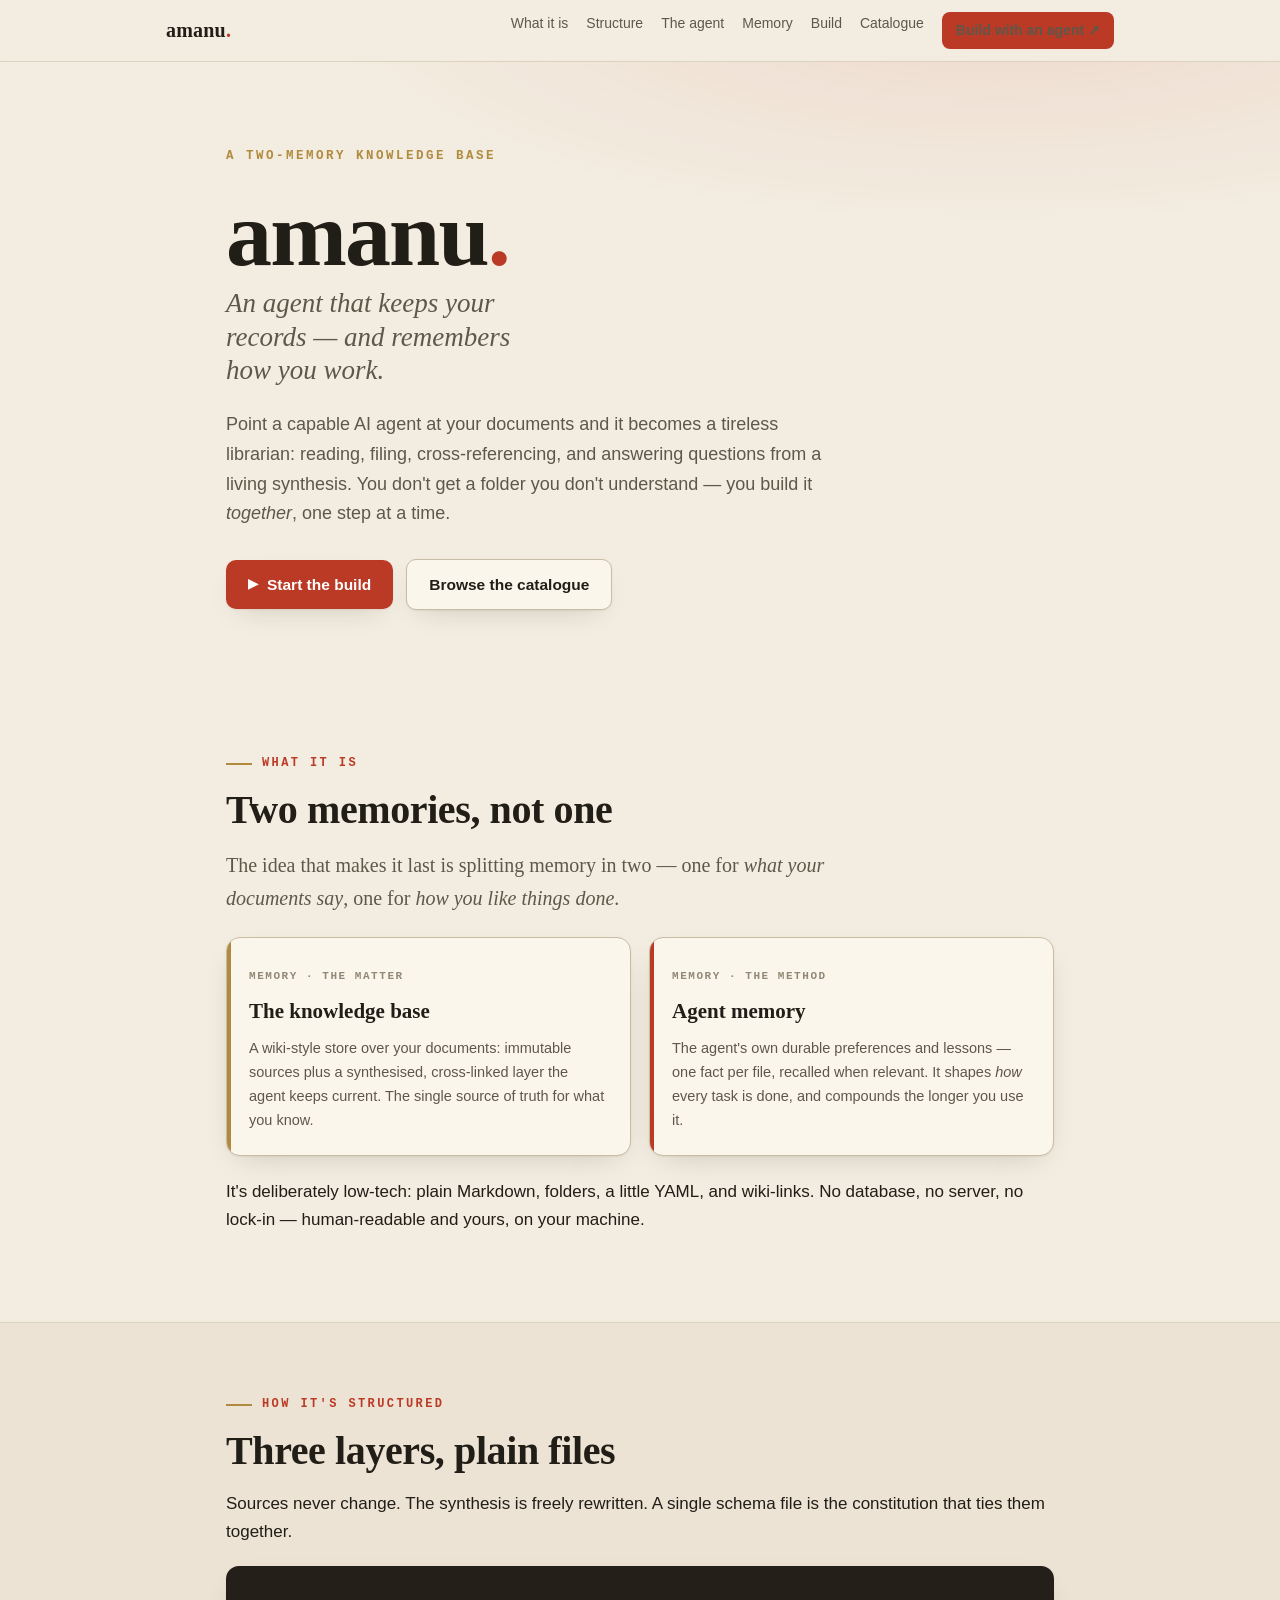
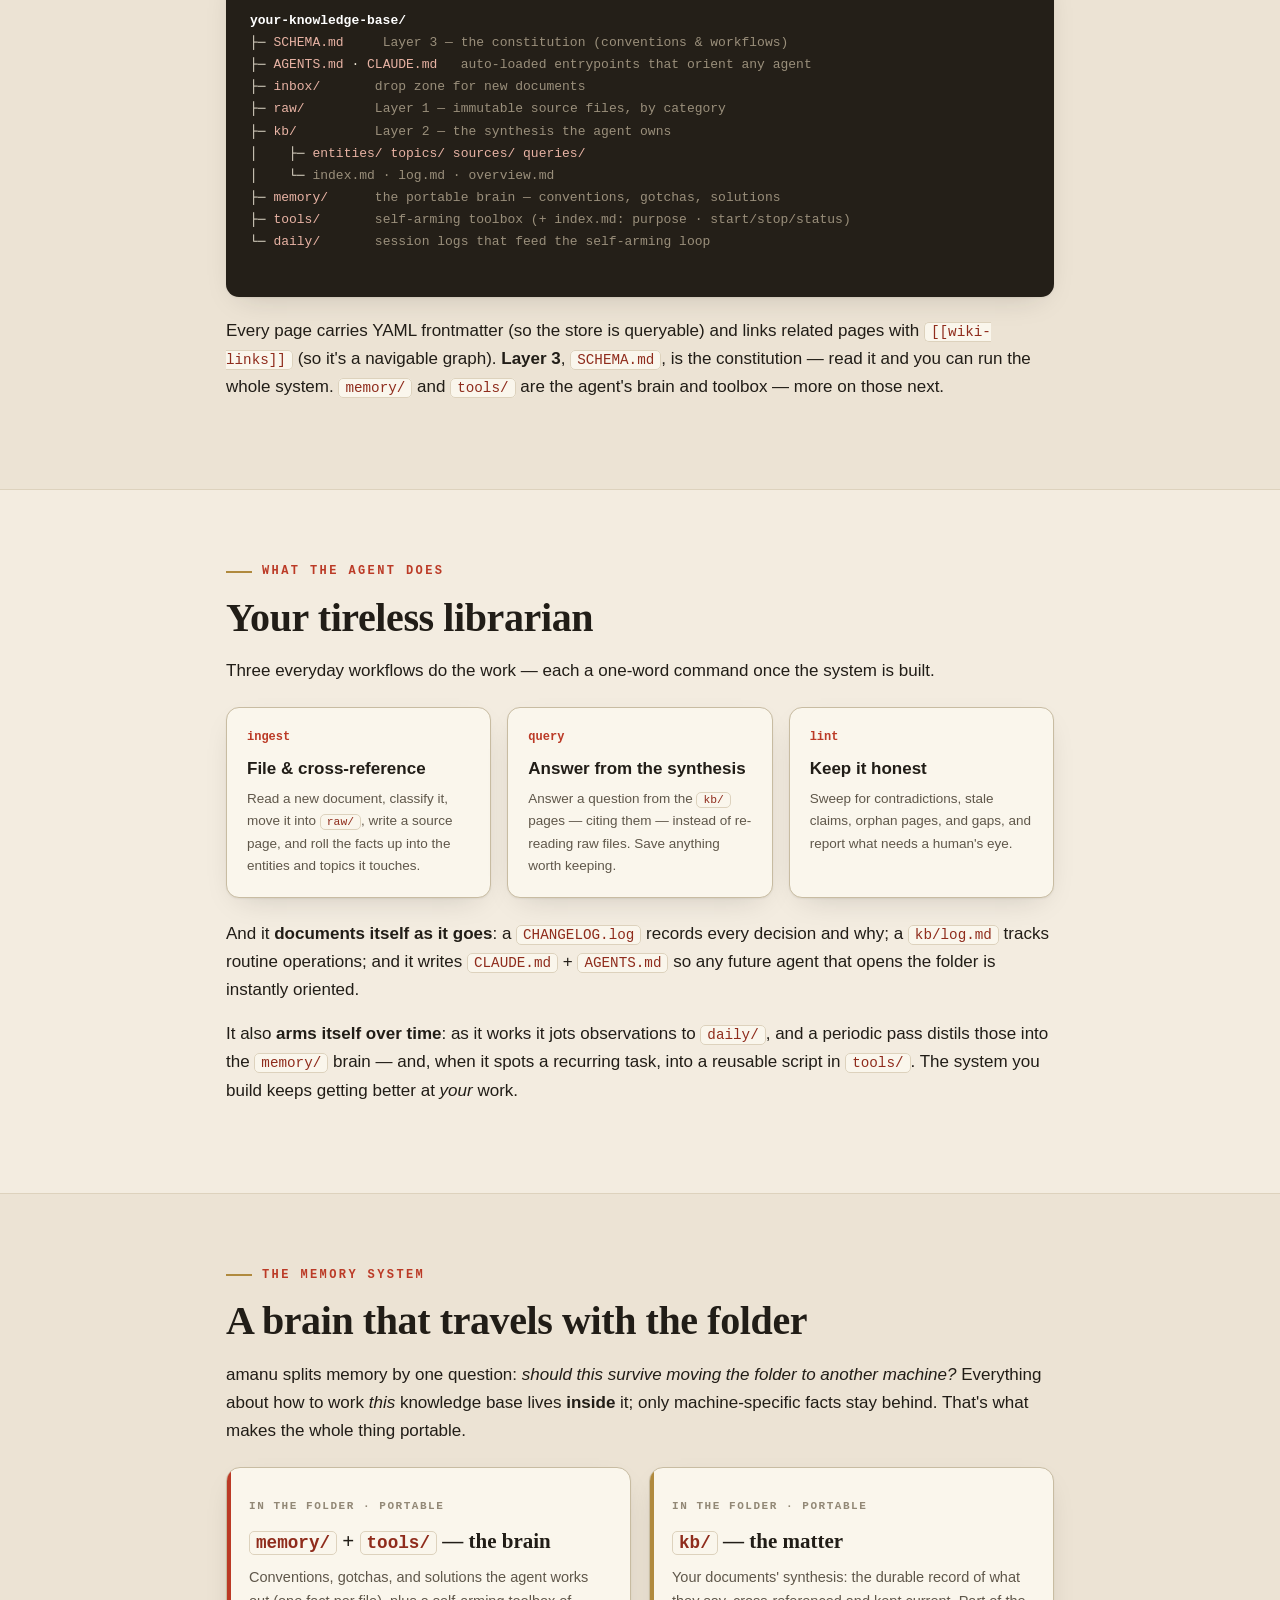
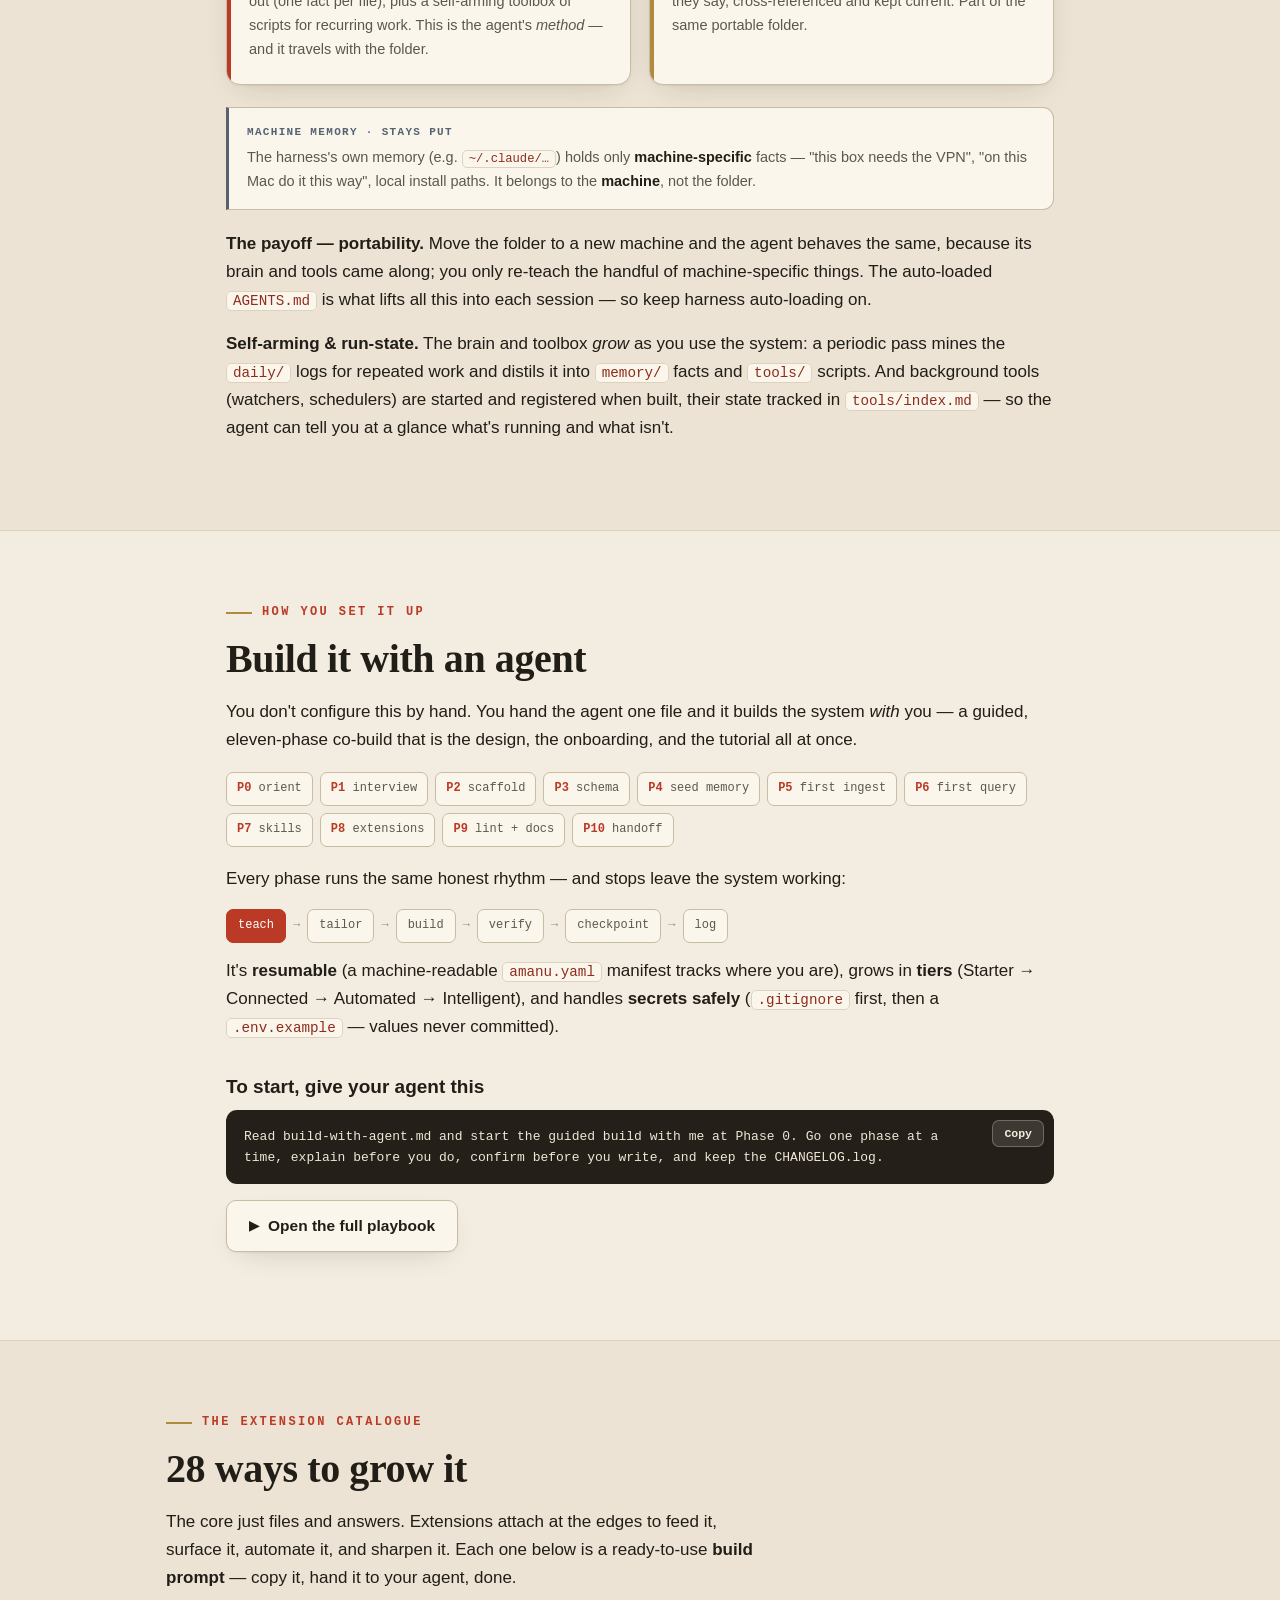
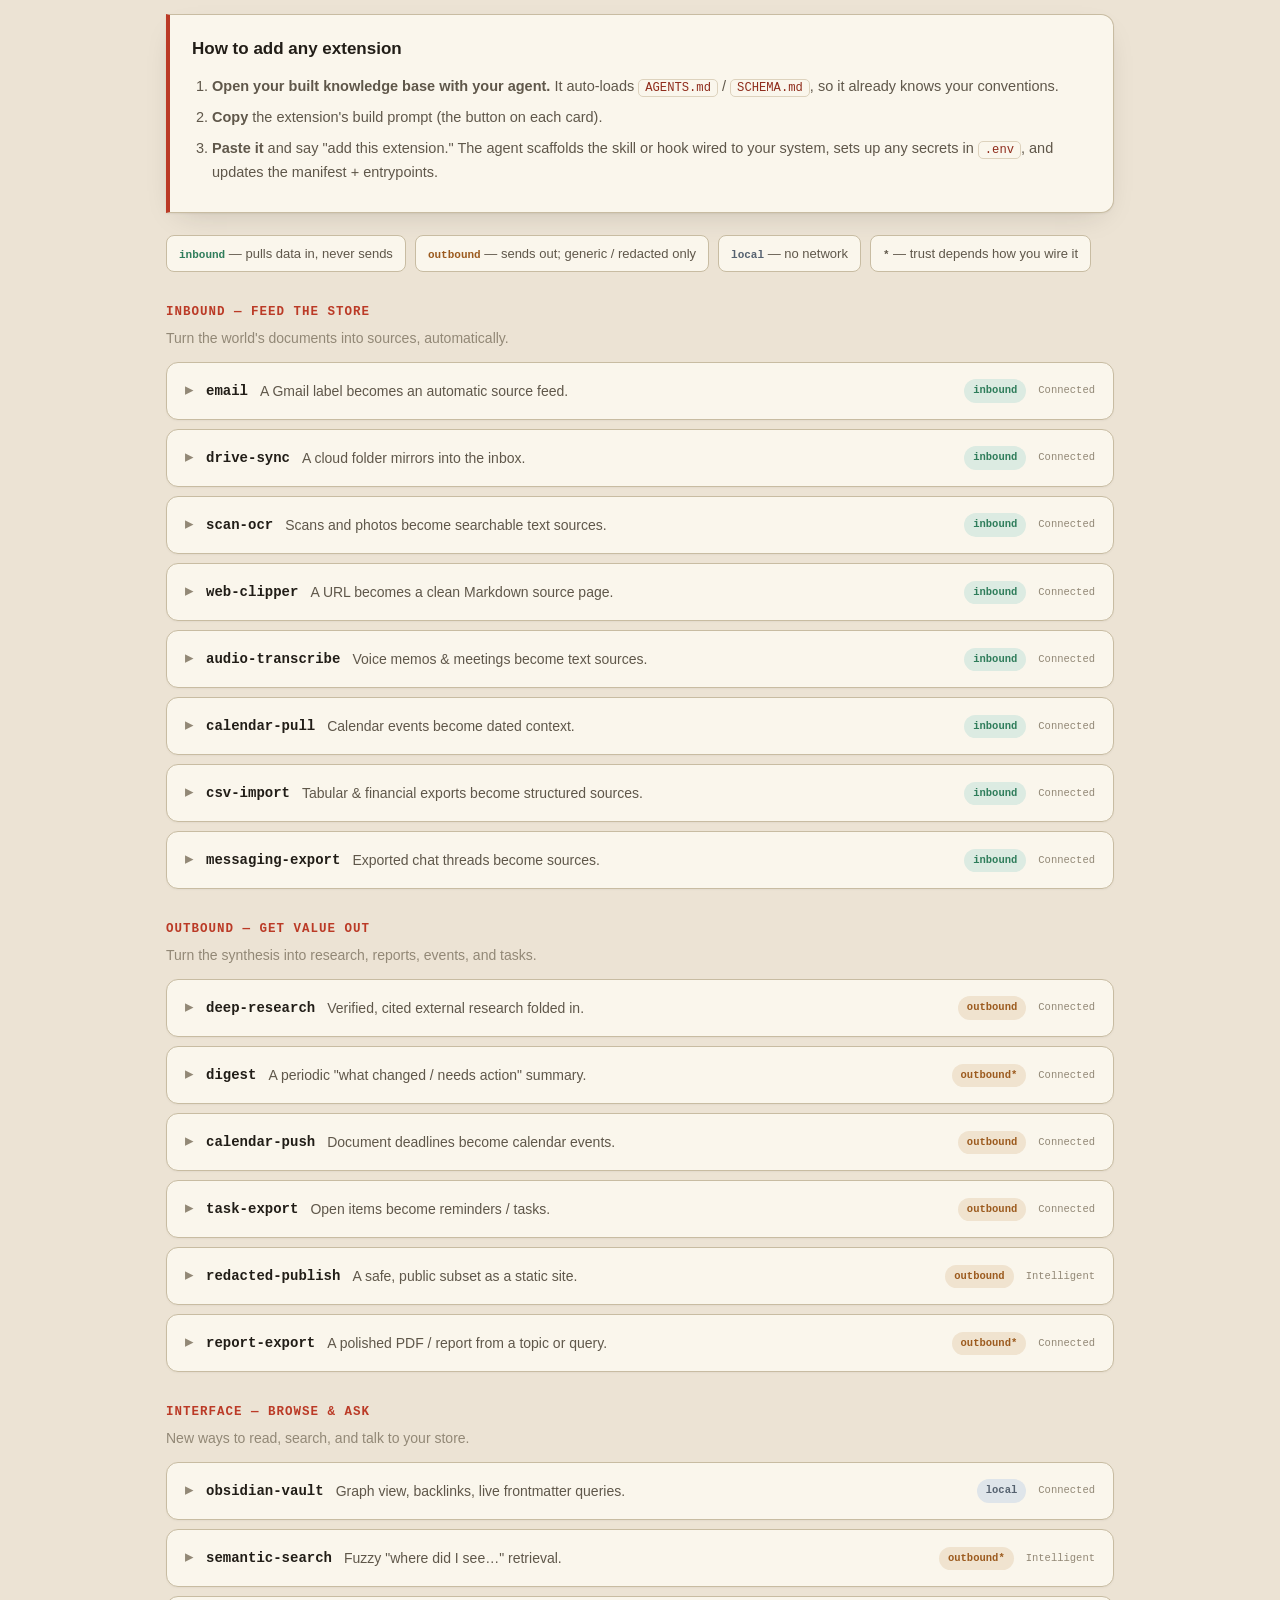
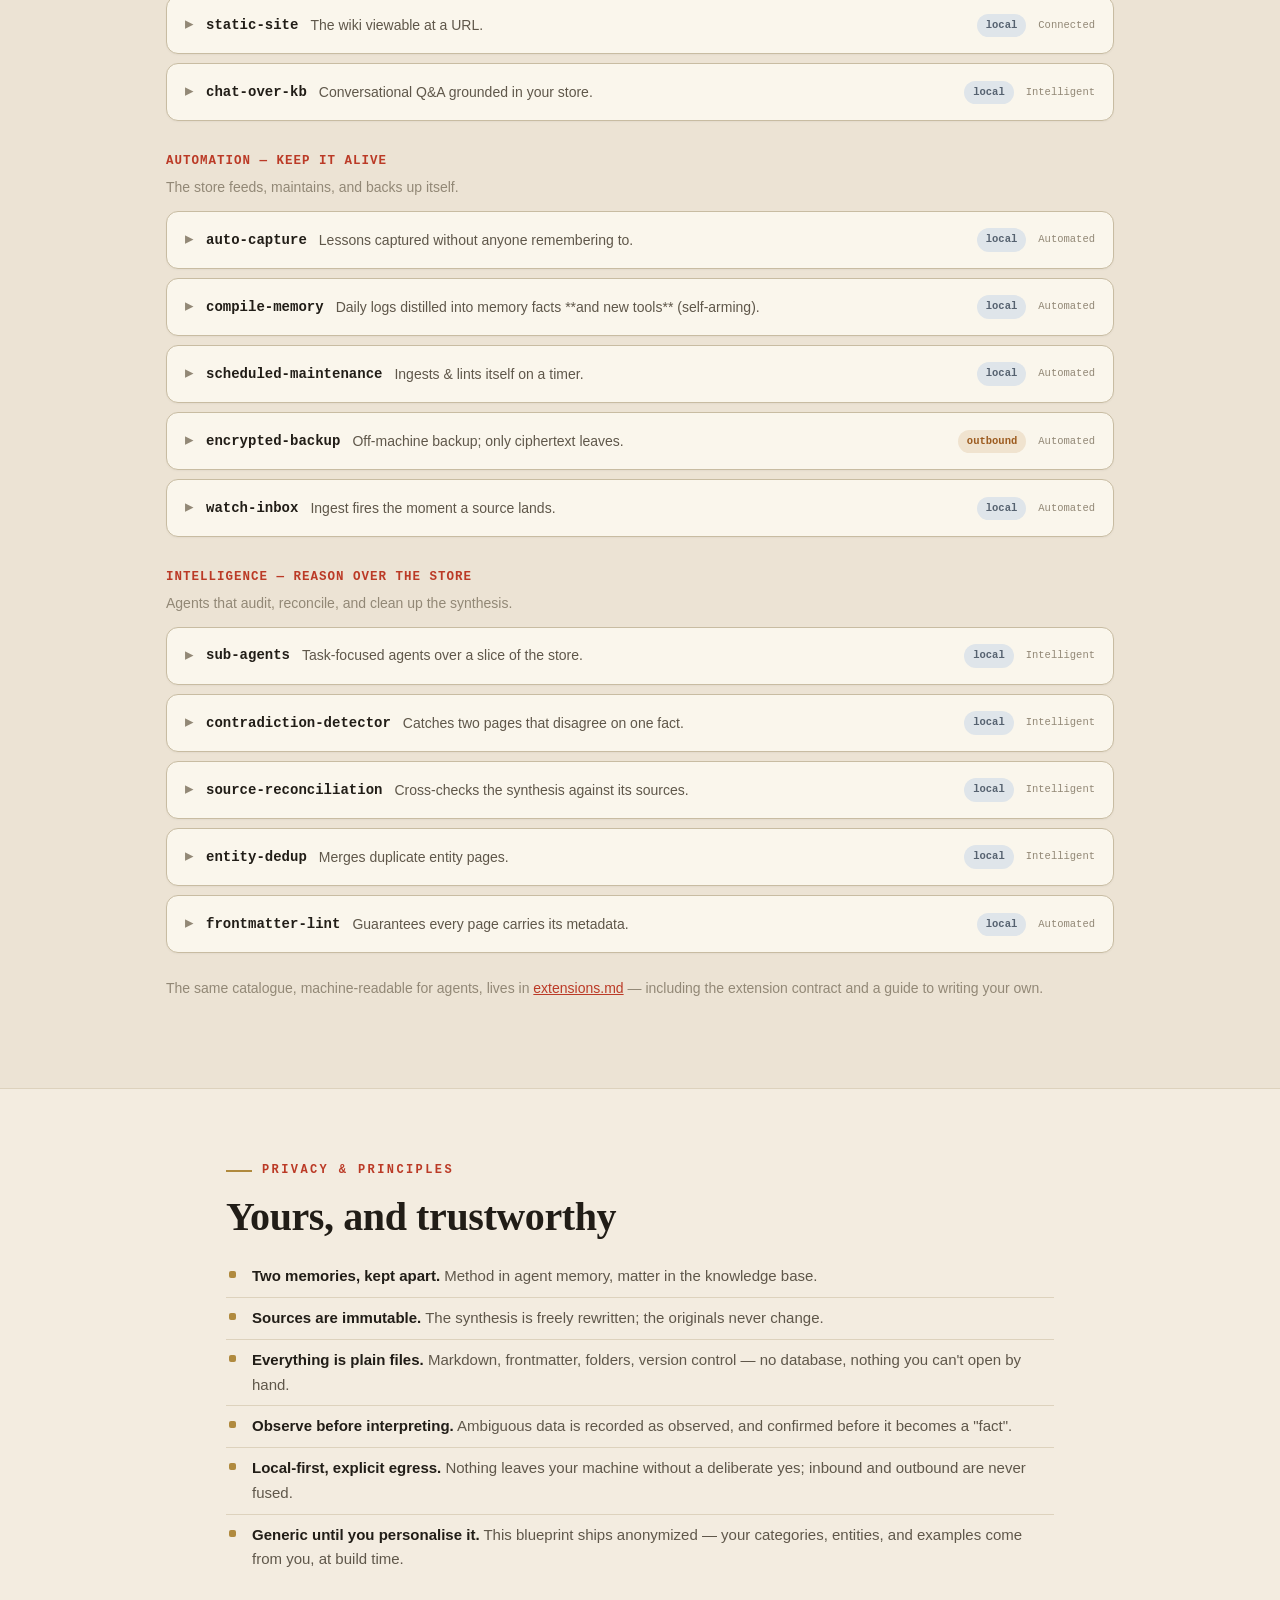
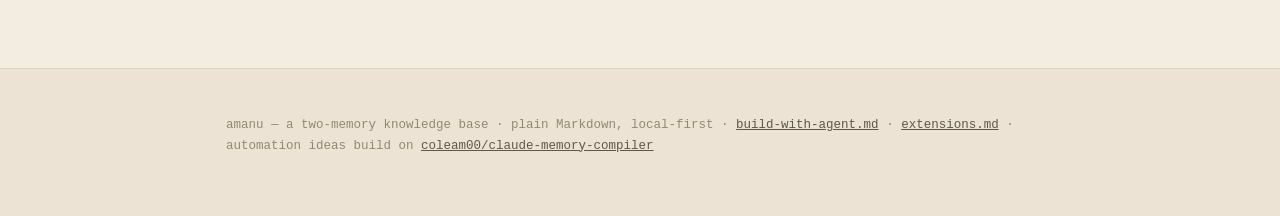
==== knowledge-base-architecture.html @ aeb3cb21 "Portable agent-memory + self-arming tools + lifecycle wiring Memory architecture (portability-first)" ====
<!DOCTYPE html>
<html lang="en">
<head>
<meta charset="utf-8">
<meta name="viewport" content="width=device-width, initial-scale=1">
<title>amanu — a knowledge base an agent builds with you</title>
<style>
  :root{
    --bg:#f3ece0;            /* parchment */
    --bg-alt:#ece3d4;        /* deeper band */
    --panel:#faf6ec;         /* raised panel */
    --ink:#211d17;
    --ink-soft:#5f574a;
    --ink-faint:#928876;
    --rule:#ddd2bd;
    --rule-strong:#c8bca2;
    --accent:#bb3a26;        /* vermilion */
    --accent-deep:#8f2c1c;
    --gold:#b08a3e;
    --in:#2f7d5b;            /* inbound  */
    --in-bg:#dcebe2;
    --out:#9c5b1f;           /* outbound */
    --out-bg:#f0e3cf;
    --loc:#566270;           /* local    */
    --loc-bg:#dfe5ea;
    --ink-rev:#f3ece0;
    --serif:"Iowan Old Style","Palatino Linotype","Book Antiqua",Georgia,"Times New Roman",serif;
    --sans:-apple-system,BlinkMacSystemFont,"Segoe UI",Roboto,Helvetica,Arial,sans-serif;
    --mono:"SF Mono",ui-monospace,"Cascadia Mono","Roboto Mono",Menlo,Consolas,monospace;
    --shadow:0 1px 2px rgba(33,29,23,.06),0 10px 30px -14px rgba(33,29,23,.22);
  }
  *{box-sizing:border-box}
  html{scroll-behavior:smooth}
  body{margin:0;background:var(--bg);color:var(--ink);font-family:var(--sans);font-size:17px;line-height:1.65;-webkit-font-smoothing:antialiased}
  .wrap{max-width:880px;margin:0 auto;padding:0 26px}
  .wrap-wide{max-width:1000px;margin:0 auto;padding:0 26px}
  a{color:var(--accent)}
  ::selection{background:#e7c9bf}

  /* ---------- sticky nav ---------- */
  nav.bar{position:sticky;top:0;z-index:50;background:rgba(243,236,224,.86);backdrop-filter:blur(10px);border-bottom:1px solid var(--rule)}
  nav.bar .row{max-width:1000px;margin:0 auto;padding:12px 26px;display:flex;align-items:center;gap:20px}
  nav.bar .mark{font-family:var(--serif);font-weight:600;font-size:20px;letter-spacing:.01em}
  nav.bar .mark .dot{color:var(--accent)}
  nav.bar .links{display:flex;gap:18px;margin-left:auto;flex-wrap:wrap}
  nav.bar .links a{color:var(--ink-soft);text-decoration:none;font-size:14px}
  nav.bar .links a:hover{color:var(--accent)}
  nav.bar .cta{background:var(--accent);color:#fff;text-decoration:none;font-size:13.5px;font-weight:600;padding:7px 14px;border-radius:8px;white-space:nowrap}
  @media(max-width:760px){nav.bar .links a:not(.cta){display:none}}

  /* ---------- bands ---------- */
  .band{padding:72px 0;border-bottom:1px solid var(--rule)}
  .band.alt{background:var(--bg-alt)}
  .kicker{font-family:var(--mono);font-size:12px;letter-spacing:.2em;text-transform:uppercase;color:var(--accent);font-weight:600;margin:0 0 14px;display:flex;align-items:center;gap:10px}
  .kicker::before{content:"";width:26px;height:2px;background:var(--gold)}
  h2{font-family:var(--serif);font-weight:600;font-size:clamp(28px,4vw,40px);line-height:1.08;letter-spacing:-.01em;margin:0 0 18px}
  h3{font-size:19px;font-weight:680;margin:30px 0 8px}
  p{margin:0 0 16px}
  .lead{font-size:20px;font-family:var(--serif);color:var(--ink-soft);max-width:64ch}
  strong{font-weight:680}
  code{font-family:var(--mono);font-size:.84em;background:var(--panel);border:1px solid var(--rule);border-radius:5px;padding:1px 6px;color:var(--accent-deep)}

  /* ---------- hero ---------- */
  header.hero{padding:84px 0 72px;background:radial-gradient(1100px 360px at 78% -10%,rgba(187,58,38,.10),transparent 62%),var(--bg)}
  .hero .tag{font-family:var(--mono);font-size:12.5px;letter-spacing:.2em;text-transform:uppercase;color:var(--gold);font-weight:600;margin:0 0 22px}
  .hero h1{font-family:var(--serif);font-weight:600;font-size:clamp(48px,8vw,92px);line-height:.98;letter-spacing:-.02em;margin:0 0 8px}
  .hero h1 .dot{color:var(--accent)}
  .hero .sub{font-family:var(--serif);font-style:italic;font-size:clamp(20px,3vw,27px);color:var(--ink-soft);margin:0 0 22px;max-width:24ch;line-height:1.25}
  .hero p.blurb{font-size:18px;max-width:60ch;color:var(--ink-soft);margin:0 0 30px}
  .btns{display:flex;flex-wrap:wrap;gap:13px;align-items:center}
  .btn{display:inline-flex;align-items:center;gap:9px;text-decoration:none;font-weight:600;font-size:15.5px;padding:12px 22px;border-radius:10px;box-shadow:var(--shadow)}
  .btn.primary{background:var(--accent);color:#fff}
  .btn.primary:hover{background:var(--accent-deep)}
  .btn.ghost{background:var(--panel);color:var(--ink);border:1px solid var(--rule-strong)}
  .btn .arw{font-family:var(--mono);font-size:13px}

  /* ---------- folder tree ---------- */
  .tree{font-family:var(--mono);font-size:13px;line-height:1.7;background:#241f18;color:#efe7d6;border-radius:13px;padding:22px 24px;overflow-x:auto;box-shadow:var(--shadow);margin:20px 0;white-space:pre;tab-size:2}
  .tree .d{color:#e8b3a4}.tree .c{color:#9a8f7b}.tree .root{color:#fff;font-weight:600}

  /* ---------- two-up cards ---------- */
  .duo{display:grid;grid-template-columns:1fr 1fr;gap:18px;margin:22px 0}
  .card{background:var(--panel);border:1px solid var(--rule-strong);border-radius:14px;padding:22px;box-shadow:var(--shadow);position:relative;overflow:hidden}
  .card::before{content:"";position:absolute;inset:0 auto 0 0;width:4px;background:var(--gold)}
  .card.b::before{background:var(--accent)}
  .card .lbl{font-family:var(--mono);font-size:11px;letter-spacing:.14em;text-transform:uppercase;color:var(--ink-faint);font-weight:600}
  .card h4{font-family:var(--serif);font-size:21px;margin:6px 0 8px;font-weight:600}
  .card p{font-size:14.5px;color:var(--ink-soft);margin:0}
  .callout{border:1px solid var(--rule-strong);border-left:3px solid var(--loc);background:var(--panel);border-radius:0 11px 11px 0;padding:15px 18px;margin:20px 0;font-size:14.5px;color:var(--ink-soft)}
  .callout b{color:var(--ink)}
  .callout .lbl{font-family:var(--mono);font-size:11px;letter-spacing:.12em;text-transform:uppercase;color:var(--loc);font-weight:700;display:block;margin-bottom:5px}

  /* ---------- what the agent does: trio ---------- */
  .trio{display:grid;grid-template-columns:repeat(3,1fr);gap:16px;margin:22px 0}
  .do{background:var(--panel);border:1px solid var(--rule-strong);border-radius:13px;padding:20px;box-shadow:var(--shadow)}
  .do .n{font-family:var(--mono);font-size:12px;color:var(--accent);font-weight:700}
  .do h4{font-size:17px;margin:7px 0 5px}
  .do p{font-size:13.5px;color:var(--ink-soft);margin:0}

  /* ---------- memory flow ---------- */
  .memflow{display:grid;grid-template-columns:1fr auto 1fr;align-items:center;gap:18px;margin:24px 0}
  .memflow .mid{font-family:var(--mono);font-size:12px;color:var(--ink-faint);text-align:center;line-height:1.6}
  @media(max-width:680px){.memflow{grid-template-columns:1fr}.memflow .mid{transform:rotate(90deg)}}

  /* ---------- phase chips + loop ---------- */
  .chips{display:flex;flex-wrap:wrap;gap:7px;margin:18px 0}
  .chip{font-family:var(--mono);font-size:12px;background:var(--panel);border:1px solid var(--rule-strong);border-radius:7px;padding:6px 10px;color:var(--ink-soft)}
  .chip b{color:var(--accent);font-weight:700}
  .loop{display:flex;flex-wrap:wrap;gap:7px;align-items:center;margin:14px 0;font-family:var(--mono);font-size:12px}
  .loop .b{background:var(--panel);border:1px solid var(--rule-strong);border-radius:7px;padding:6px 11px;color:var(--ink-soft)}
  .loop .b.hl{background:var(--accent);color:#fff;border-color:var(--accent)}
  .loop .ar{color:var(--ink-faint)}

  /* ---------- copyable code blocks ---------- */
  .prompt{position:relative;margin:0}
  .prompt pre{font-family:var(--mono);font-size:13px;line-height:1.62;background:#241f18;color:#efe7d6;border-radius:11px;padding:16px 18px;padding-right:96px;overflow-x:auto;margin:0;white-space:pre-wrap}
  .prompt pre code{background:none;border:none;color:inherit;padding:0;font-size:inherit}
  .copy{position:absolute;top:10px;right:10px;font-family:var(--mono);font-size:11.5px;font-weight:600;background:rgba(243,236,224,.12);color:#f3ece0;border:1px solid rgba(243,236,224,.28);border-radius:7px;padding:6px 11px;cursor:pointer;transition:background .12s}
  .copy:hover{background:rgba(243,236,224,.22)}
  .copy.done{background:var(--in);border-color:var(--in);color:#fff}
  .startline .prompt pre{padding-right:104px}

  /* ---------- catalogue ---------- */
  .usage{background:var(--panel);border:1px solid var(--rule-strong);border-left:4px solid var(--accent);border-radius:0 13px 13px 0;padding:20px 22px;margin:22px 0;box-shadow:var(--shadow)}
  .usage h3{margin:0 0 12px;font-size:17px}
  .usage ol{margin:0;padding-left:20px}
  .usage li{font-size:14.5px;color:var(--ink-soft);margin:7px 0}
  .legend{display:flex;flex-wrap:wrap;gap:9px;margin:18px 0}
  .legend .t{font-size:13px;border:1px solid var(--rule-strong);background:var(--panel);border-radius:8px;padding:7px 12px;color:var(--ink-soft)}
  .legend .t b{font-family:var(--mono);font-size:11px}
  .legend .in b{color:var(--in)}.legend .out b{color:var(--out)}.legend .loc b{color:var(--loc)}

  .catgroup{margin:30px 0 8px}
  .catgroup .gh{font-family:var(--mono);font-size:12.5px;letter-spacing:.08em;text-transform:uppercase;color:var(--accent);font-weight:700;margin:0 0 4px}
  .catgroup .gd{font-size:14px;color:var(--ink-faint);margin:0 0 12px}

  details.ext{background:var(--panel);border:1px solid var(--rule-strong);border-radius:12px;margin:9px 0;box-shadow:0 1px 2px rgba(33,29,23,.04);overflow:hidden}
  details.ext[open]{box-shadow:var(--shadow)}
  details.ext summary{list-style:none;cursor:pointer;display:flex;align-items:center;gap:12px;padding:14px 18px}
  details.ext summary::-webkit-details-marker{display:none}
  summary .caret{font-family:var(--mono);color:var(--ink-faint);transition:transform .15s;flex:none}
  details.ext[open] summary .caret{transform:rotate(90deg)}
  summary .nm{font-family:var(--mono);font-size:14px;font-weight:700;color:var(--ink);flex:none}
  summary .adds{font-size:14px;color:var(--ink-soft);flex:1 1 auto;min-width:0}
  summary .tier{font-family:var(--mono);font-size:10.5px;color:var(--ink-faint);flex:none}
  .pill{font-family:var(--mono);font-size:10.5px;font-weight:600;padding:3px 9px;border-radius:20px;flex:none;white-space:nowrap}
  .pill.in{background:var(--in-bg);color:var(--in)}
  .pill.out{background:var(--out-bg);color:var(--out)}
  .pill.loc{background:var(--loc-bg);color:var(--loc)}
  details.ext .body{padding:0 18px 18px;border-top:1px solid var(--rule)}
  details.ext .meta{font-size:13px;color:var(--ink-soft);margin:14px 0 12px}
  details.ext .meta b{color:var(--ink)}
  details.ext .trust{font-size:12.5px;color:var(--ink-faint);margin:12px 0 0;font-style:italic}
  @media(max-width:680px){summary .adds{display:none}}

  ul.clean{list-style:none;padding:0;margin:16px 0}
  ul.clean li{position:relative;padding:8px 0 8px 26px;border-bottom:1px solid var(--rule);font-size:15px;color:var(--ink-soft)}
  ul.clean li:last-child{border-bottom:none}
  ul.clean li::before{content:"";position:absolute;left:3px;top:15px;width:7px;height:7px;border-radius:2px;background:var(--gold)}
  ul.clean li b{color:var(--ink)}

  footer{padding:46px 0 60px;background:var(--bg-alt)}
  footer p{font-family:var(--mono);font-size:12.5px;color:var(--ink-faint);margin:0}
  footer a{color:var(--ink-soft)}
</style>
</head>
<body>

<nav class="bar">
  <div class="row">
    <span class="mark">amanu<span class="dot">.</span></span>
    <div class="links">
      <a href="#what">What it is</a>
      <a href="#structure">Structure</a>
      <a href="#agent">The agent</a>
      <a href="#memory">Memory</a>
      <a href="#build">Build</a>
      <a href="#catalogue">Catalogue</a>
      <a class="cta" href="build-with-agent.md">Build with an agent ↗</a>
    </div>
  </div>
</nav>

<header class="hero">
  <div class="wrap">
    <p class="tag">a two-memory knowledge base</p>
    <h1>amanu<span class="dot">.</span></h1>
    <p class="sub">An agent that keeps your records — and remembers how you work.</p>
    <p class="blurb">Point a capable AI agent at your documents and it becomes a tireless librarian: reading, filing, cross-referencing, and answering questions from a living synthesis. You don't get a folder you don't understand — you build it <em>together</em>, one step at a time.</p>
    <div class="btns">
      <a class="btn primary" href="build-with-agent.md"><span class="arw">▶</span> Start the build</a>
      <a class="btn ghost" href="#catalogue">Browse the catalogue</a>
    </div>
  </div>
</header>

<!-- 1 -->
<section class="band" id="what">
  <div class="wrap">
    <p class="kicker">What it is</p>
    <h2>Two memories, not one</h2>
    <p class="lead">The idea that makes it last is splitting memory in two — one for <em>what your documents say</em>, one for <em>how you like things done</em>.</p>
    <div class="duo">
      <div class="card">
        <span class="lbl">Memory · the matter</span>
        <h4>The knowledge base</h4>
        <p>A wiki-style store over your documents: immutable sources plus a synthesised, cross-linked layer the agent keeps current. The single source of truth for what you know.</p>
      </div>
      <div class="card b">
        <span class="lbl">Memory · the method</span>
        <h4>Agent memory</h4>
        <p>The agent's own durable preferences and lessons — one fact per file, recalled when relevant. It shapes <em>how</em> every task is done, and compounds the longer you use it.</p>
      </div>
    </div>
    <p>It's deliberately low-tech: plain Markdown, folders, a little YAML, and wiki-links. No database, no server, no lock-in — human-readable and yours, on your machine.</p>
  </div>
</section>

<!-- 2 -->
<section class="band alt" id="structure">
  <div class="wrap">
    <p class="kicker">How it's structured</p>
    <h2>Three layers, plain files</h2>
    <p>Sources never change. The synthesis is freely rewritten. A single schema file is the constitution that ties them together.</p>
    <div class="tree">
<span class="root">your-knowledge-base/</span>
├─ <span class="d">SCHEMA.md</span>     <span class="c">Layer 3 — the constitution (conventions &amp; workflows)</span>
├─ <span class="d">AGENTS.md</span> · <span class="d">CLAUDE.md</span>   <span class="c">auto-loaded entrypoints that orient any agent</span>
├─ <span class="d">inbox/</span>       <span class="c">drop zone for new documents</span>
├─ <span class="d">raw/</span>         <span class="c">Layer 1 — immutable source files, by category</span>
├─ <span class="d">kb/</span>          <span class="c">Layer 2 — the synthesis the agent owns</span>
│    ├─ <span class="d">entities/ topics/ sources/ queries/</span>
│    └─ <span class="c">index.md · log.md · overview.md</span>
├─ <span class="d">memory/</span>      <span class="c">the portable brain — conventions, gotchas, solutions</span>
├─ <span class="d">tools/</span>       <span class="c">self-arming toolbox (+ index.md: purpose · start/stop/status)</span>
└─ <span class="d">daily/</span>       <span class="c">session logs that feed the self-arming loop</span>
    </div>
    <p>Every page carries YAML frontmatter (so the store is queryable) and links related pages with <code>[[wiki-links]]</code> (so it's a navigable graph). <strong>Layer 3</strong>, <code>SCHEMA.md</code>, is the constitution — read it and you can run the whole system. <code>memory/</code> and <code>tools/</code> are the agent's brain and toolbox — more on those next.</p>
  </div>
</section>

<!-- 3 -->
<section class="band" id="agent">
  <div class="wrap">
    <p class="kicker">What the agent does</p>
    <h2>Your tireless librarian</h2>
    <p>Three everyday workflows do the work — each a one-word command once the system is built.</p>
    <div class="trio">
      <div class="do"><div class="n">ingest</div><h4>File &amp; cross-reference</h4><p>Read a new document, classify it, move it into <code>raw/</code>, write a source page, and roll the facts up into the entities and topics it touches.</p></div>
      <div class="do"><div class="n">query</div><h4>Answer from the synthesis</h4><p>Answer a question from the <code>kb/</code> pages — citing them — instead of re-reading raw files. Save anything worth keeping.</p></div>
      <div class="do"><div class="n">lint</div><h4>Keep it honest</h4><p>Sweep for contradictions, stale claims, orphan pages, and gaps, and report what needs a human's eye.</p></div>
    </div>
    <p>And it <strong>documents itself as it goes</strong>: a <code>CHANGELOG.log</code> records every decision and why; a <code>kb/log.md</code> tracks routine operations; and it writes <code>CLAUDE.md</code> + <code>AGENTS.md</code> so any future agent that opens the folder is instantly oriented.</p>
    <p>It also <strong>arms itself over time</strong>: as it works it jots observations to <code>daily/</code>, and a periodic pass distils those into the <code>memory/</code> brain — and, when it spots a recurring task, into a reusable script in <code>tools/</code>. The system you build keeps getting better at <em>your</em> work.</p>
  </div>
</section>

<!-- 4 -->
<section class="band alt" id="memory">
  <div class="wrap">
    <p class="kicker">The memory system</p>
    <h2>A brain that travels with the folder</h2>
    <p>amanu splits memory by one question: <em>should this survive moving the folder to another machine?</em> Everything about how to work <em>this</em> knowledge base lives <strong>inside</strong> it; only machine-specific facts stay behind. That's what makes the whole thing portable.</p>
    <div class="duo">
      <div class="card b" style="margin:0"><span class="lbl">in the folder · portable</span><h4><code>memory/</code> + <code>tools/</code> — the brain</h4><p>Conventions, gotchas, and solutions the agent works out (one fact per file), plus a self-arming toolbox of scripts for recurring work. This is the agent's <em>method</em> — and it travels with the folder.</p></div>
      <div class="card" style="margin:0"><span class="lbl">in the folder · portable</span><h4><code>kb/</code> — the matter</h4><p>Your documents' synthesis: the durable record of what they say, cross-referenced and kept current. Part of the same portable folder.</p></div>
    </div>
    <div class="callout"><span class="lbl">Machine memory · stays put</span>The harness's own memory (e.g. <code>~/.claude/…</code>) holds only <b>machine-specific</b> facts — "this box needs the VPN", "on this Mac do it this way", local install paths. It belongs to the <b>machine</b>, not the folder.</div>
    <p><strong>The payoff — portability.</strong> Move the folder to a new machine and the agent behaves the same, because its brain and tools came along; you only re-teach the handful of machine-specific things. The auto-loaded <code>AGENTS.md</code> is what lifts all this into each session — so keep harness auto-loading on.</p>
    <p><strong>Self-arming &amp; run-state.</strong> The brain and toolbox <em>grow</em> as you use the system: a periodic pass mines the <code>daily/</code> logs for repeated work and distils it into <code>memory/</code> facts and <code>tools/</code> scripts. And background tools (watchers, schedulers) are started and registered when built, their state tracked in <code>tools/index.md</code> — so the agent can tell you at a glance what's running and what isn't.</p>
  </div>
</section>

<!-- 5 -->
<section class="band" id="build">
  <div class="wrap">
    <p class="kicker">How you set it up</p>
    <h2>Build it with an agent</h2>
    <p>You don't configure this by hand. You hand the agent one file and it builds the system <em>with</em> you — a guided, eleven-phase co-build that is the design, the onboarding, and the tutorial all at once.</p>
    <div class="chips">
      <span class="chip"><b>P0</b> orient</span><span class="chip"><b>P1</b> interview</span><span class="chip"><b>P2</b> scaffold</span><span class="chip"><b>P3</b> schema</span><span class="chip"><b>P4</b> seed memory</span><span class="chip"><b>P5</b> first ingest</span><span class="chip"><b>P6</b> first query</span><span class="chip"><b>P7</b> skills</span><span class="chip"><b>P8</b> extensions</span><span class="chip"><b>P9</b> lint + docs</span><span class="chip"><b>P10</b> handoff</span>
    </div>
    <p>Every phase runs the same honest rhythm — and stops leave the system working:</p>
    <div class="loop"><span class="b hl">teach</span><span class="ar">→</span><span class="b">tailor</span><span class="ar">→</span><span class="b">build</span><span class="ar">→</span><span class="b">verify</span><span class="ar">→</span><span class="b">checkpoint</span><span class="ar">→</span><span class="b">log</span></div>
    <p>It's <strong>resumable</strong> (a machine-readable <code>amanu.yaml</code> manifest tracks where you are), grows in <strong>tiers</strong> (Starter → Connected → Automated → Intelligent), and handles <strong>secrets safely</strong> (<code>.gitignore</code> first, then a <code>.env.example</code> — values never committed).</p>
    <h3>To start, give your agent this</h3>
    <div class="prompt startline">
      <button class="copy" onclick="amanuCopy(this)">Copy</button>
      <pre><code>Read build-with-agent.md and start the guided build with me at Phase 0. Go one phase at a time, explain before you do, confirm before you write, and keep the CHANGELOG.log.</code></pre>
    </div>
    <p style="margin-top:16px"><a class="btn ghost" href="build-with-agent.md"><span class="arw">▶</span> Open the full playbook</a></p>
  </div>
</section>

<!-- 6 -->
<section class="band alt" id="catalogue">
  <div class="wrap-wide">
    <p class="kicker">The extension catalogue</p>
    <h2>28 ways to grow it</h2>
    <p style="max-width:64ch">The core just files and answers. Extensions attach at the edges to feed it, surface it, automate it, and sharpen it. Each one below is a ready-to-use <strong>build prompt</strong> — copy it, hand it to your agent, done.</p>

    <div class="usage">
      <h3>How to add any extension</h3>
      <ol>
        <li><strong>Open your built knowledge base with your agent.</strong> It auto-loads <code>AGENTS.md</code> / <code>SCHEMA.md</code>, so it already knows your conventions.</li>
        <li><strong>Copy</strong> the extension's build prompt (the button on each card).</li>
        <li><strong>Paste it</strong> and say "add this extension." The agent scaffolds the skill or hook wired to your system, sets up any secrets in <code>.env</code>, and updates the manifest + entrypoints.</li>
      </ol>
    </div>

    <div class="legend">
      <span class="t in"><b>inbound</b> — pulls data in, never sends</span>
      <span class="t out"><b>outbound</b> — sends out; generic / redacted only</span>
      <span class="t loc"><b>local</b> — no network</span>
      <span class="t"><b>*</b> — trust depends how you wire it</span>
    </div>

    <!-- CATALOGUE:START -->
    <div class="catgroup">
      <p class="gh">Inbound — feed the store</p>
      <p class="gd">Turn the world's documents into sources, automatically.</p>
    </div>
    <details class="ext"><summary><span class="caret">▸</span><span class="nm">email</span><span class="adds">A Gmail label becomes an automatic source feed.</span><span class="pill in">inbound</span><span class="tier">Connected</span></summary>
      <div class="body"><p class="meta"><b>Needs:</b> gog (Google Workspace CLI) &nbsp;·&nbsp; <b>Secrets:</b> none — gog uses its own OAuth login.</p>
      <div class="prompt"><button class="copy" onclick="amanuCopy(this)">Copy prompt</button><pre><code>Create an `ingest-email` skill, wired to my SCHEMA.md, that turns a Gmail label into an automatic source feed. First ask me: which label marks messages to ingest (suggest `ingest-pending`); whether to file the message body as its own source page or only the attachments; and what to do with a message once handled — relabel it (suggest `ingest-done`), archive it, or leave it. Then, for each matching message oldest-first, write the body to `kb/sources/` with sender, subject and date in frontmatter, download every attachment into `inbox/`, run `/ingest` over the new files, and apply the agreed post-step. Use `gog` (its own OAuth login — no API key). Keep it pull-only (never reply, forward, or send), idempotent (record processed message IDs and skip anything already handled), and resilient (on any failure leave the message's label untouched so the next run retries it). Before processing the batch, show me the first message it would file and confirm; verify by running once and opening the resulting source page together.</code></pre></div>
      <p class="trust">Trust — never sends, replies, or forwards.</p></div>
    </details>
    <details class="ext"><summary><span class="caret">▸</span><span class="nm">drive-sync</span><span class="adds">A cloud folder mirrors into the inbox.</span><span class="pill in">inbound</span><span class="tier">Connected</span></summary>
      <div class="body"><p class="meta"><b>Needs:</b> gog (Drive) or rclone &nbsp;·&nbsp; <b>Secrets:</b> none for gog; rclone keeps its own config (out of git).</p>
      <div class="prompt"><button class="copy" onclick="amanuCopy(this)">Copy prompt</button><pre><code>Create a `sync-drive` skill (or watch hook), wired to my SCHEMA.md, that mirrors a cloud folder into `inbox/`. First ask me: which remote and folder to watch; whether to use `gog` (Google Drive) or `rclone` (Dropbox, S3, others); whether to pull on demand or on a schedule; and whether to mirror sub-folders. Then pull new or changed files into `inbox/`, recording each remote file ID and version so re-runs skip unchanged files, and run `/ingest` over whatever arrived. Stay read-only on the remote — never upload or delete there. If you use `rclone`, keep its config file out of git. Verify by syncing once and showing me the files it brought in and the source pages `/ingest` produced.</code></pre></div>
      <p class="trust">Trust — read-only on the remote; never uploads.</p></div>
    </details>
    <details class="ext"><summary><span class="caret">▸</span><span class="nm">scan-ocr</span><span class="adds">Scans and photos become searchable text sources.</span><span class="pill in">inbound</span><span class="tier">Connected</span></summary>
      <div class="body"><p class="meta"><b>Needs:</b> ocrmypdf / tesseract &nbsp;·&nbsp; <b>Secrets:</b> none.</p>
      <div class="prompt"><button class="copy" onclick="amanuCopy(this)">Copy prompt</button><pre><code>Create a `scan-ocr` step, wired to my SCHEMA.md, that makes scanned PDFs and photos searchable before they're ingested. First ask me: which OCR language(s) to use; whether to embed a text layer into the PDF or write a sidecar text file; and whether to keep the original image alongside the text. Then, for image and image-only PDF files landing in `inbox/`, run OCR locally (`ocrmypdf`/`tesseract`) to add the text, keep the original in `raw/`, and let `/ingest` read the now-text-bearing file. Skip files that already carry a text layer so re-runs are cheap. Everything stays on the machine — no network. Verify on one scanned document: show the extracted text and the resulting source page.</code></pre></div>
      <p class="trust">Trust — fully local.</p></div>
    </details>
    <details class="ext"><summary><span class="caret">▸</span><span class="nm">web-clipper</span><span class="adds">A URL becomes a clean Markdown source page.</span><span class="pill in">inbound</span><span class="tier">Connected</span></summary>
      <div class="body"><p class="meta"><b>Needs:</b> a fetch tool + pandoc/readability &nbsp;·&nbsp; <b>Secrets:</b> none.</p>
      <div class="prompt"><button class="copy" onclick="amanuCopy(this)">Copy prompt</button><pre><code>Create a `clip` skill, wired to my SCHEMA.md, that turns a URL into a clean source page. First ask me: which category clipped pages belong to; whether to store the full article text or a short summary plus the link; and how to tag them. Then fetch the page, extract the main readable content (readability/`pandoc`), convert it to Markdown, and write it to `kb/sources/` with `source_url`, title, author and fetch-date in frontmatter, linking any entities or topics it mentions. De-duplicate by URL so re-clipping updates rather than duplicates. Only the public URL is fetched — no private content leaves the machine. Verify by clipping one URL and reviewing the page together.</code></pre></div>
      <p class="trust">Trust — fetches public pages only; no private data leaves.</p></div>
    </details>
    <details class="ext"><summary><span class="caret">▸</span><span class="nm">audio-transcribe</span><span class="adds">Voice memos &amp; meetings become text sources.</span><span class="pill in">inbound</span><span class="tier">Connected</span></summary>
      <div class="body"><p class="meta"><b>Needs:</b> a transcription tool (e.g. whisper) &nbsp;·&nbsp; <b>Secrets:</b> none if local; an API key if hosted.</p>
      <div class="prompt"><button class="copy" onclick="amanuCopy(this)">Copy prompt</button><pre><code>Create a `transcribe` step, wired to my SCHEMA.md, that turns audio into text sources. First ask me — and flag the privacy trade-off — whether to use a local model (e.g. `whisper`, nothing leaves the machine) or a hosted one (which sends audio to an API and needs a key); the spoken language; and whether to attempt speaker labels. Then transcribe audio files arriving in `inbox/`, write the transcript to `kb/sources/` with date and duration in frontmatter, keep the original audio in `raw/`, and link the people and topics it concerns. Skip already-transcribed files. Default to the local model; if I choose a hosted one, store its key in `.env` and confirm before sending anything. Verify on one clip: show the transcript and its source page.</code></pre></div>
      <p class="trust">Trust — prefer a local model to keep audio on-machine.</p></div>
    </details>
    <details class="ext"><summary><span class="caret">▸</span><span class="nm">calendar-pull</span><span class="adds">Calendar events become dated context.</span><span class="pill in">inbound</span><span class="tier">Connected</span></summary>
      <div class="body"><p class="meta"><b>Needs:</b> gog (Calendar) &nbsp;·&nbsp; <b>Secrets:</b> none.</p>
      <div class="prompt"><button class="copy" onclick="amanuCopy(this)">Copy prompt</button><pre><code>Create a `pull-calendar` skill, wired to my SCHEMA.md, that brings calendar events in as dated context. First ask me: which calendar(s) to read; the date window (e.g. the next 30 days, or a fixed range); and whether to import all events or only those matching a keyword. Then read events read-only via `gog`, write each as a dated note/source page with start, end, location and attendees in frontmatter, and link the entities they involve. Key each page by event ID so re-runs update rather than duplicate. Read-only — it never creates or edits events. Verify on the chosen window: show the events it imported and one resulting page.</code></pre></div>
      <p class="trust">Trust — read-only.</p></div>
    </details>
    <details class="ext"><summary><span class="caret">▸</span><span class="nm">csv-import</span><span class="adds">Tabular &amp; financial exports become structured sources.</span><span class="pill in">inbound</span><span class="tier">Connected</span></summary>
      <div class="body"><p class="meta"><b>Needs:</b> a CSV parser (built-in) &nbsp;·&nbsp; <b>Secrets:</b> none.</p>
      <div class="prompt"><button class="copy" onclick="amanuCopy(this)">Copy prompt</button><pre><code>Create an `import-csv` skill, wired to my SCHEMA.md, that turns spreadsheets and CSV/financial exports into structured sources. First ask me: which category these belong to; the delimiter and encoding if non-standard; which columns map to which fields (show me the detected header row and let me confirm the mapping); and whether each row becomes a line item or the whole file becomes one table page. Then parse the file from `inbox/` into a normalized table page under `kb/sources/` with the mapping recorded in frontmatter. Crucially, never infer what a transaction or value means — record only what is observable and ask me before drawing any conclusion. Flag any apparent account numbers, IBANs or secrets for me to review rather than storing them silently. Verify on one file: show the parsed table and the column mapping.</code></pre></div>
      <p class="trust">Trust — local; flag any secrets/account numbers for the user.</p></div>
    </details>
    <details class="ext"><summary><span class="caret">▸</span><span class="nm">messaging-export</span><span class="adds">Exported chat threads become sources.</span><span class="pill in">inbound</span><span class="tier">Connected</span></summary>
      <div class="body"><p class="meta"><b>Needs:</b> the platform's export + a parser &nbsp;·&nbsp; <b>Secrets:</b> none.</p>
      <div class="prompt"><button class="copy" onclick="amanuCopy(this)">Copy prompt</button><pre><code>Create an `import-chat` skill, wired to my SCHEMA.md, that turns an exported chat archive (Signal, Telegram, WhatsApp, …) into sources. First ask me: which platform and export format it is; whether to import the whole thread as one page, or split by day or by conversation; and any redaction rules (names, numbers, anything to drop). Then parse the archive from `inbox/` into dated `kb/sources/` page(s) with participants and date-range in frontmatter, applying the redactions before anything is written to disk. Treat the content as sensitive and keep it fully local. Verify on one export: show the parsed page and confirm the redactions held.</code></pre></div>
      <p class="trust">Trust — local; treat content as sensitive.</p></div>
    </details>
    <div class="catgroup">
      <p class="gh">Outbound — get value out</p>
      <p class="gd">Turn the synthesis into research, reports, events, and tasks.</p>
    </div>
    <details class="ext"><summary><span class="caret">▸</span><span class="nm">deep-research</span><span class="adds">Verified, cited external research folded in.</span><span class="pill out">outbound</span><span class="tier">Connected</span></summary>
      <div class="body"><p class="meta"><b>Needs:</b> web search + fetch &nbsp;·&nbsp; <b>Secrets:</b> a search API key if using a paid provider.</p>
      <div class="prompt"><button class="copy" onclick="amanuCopy(this)">Copy prompt</button><pre><code>Create a `research` skill, wired to my SCHEMA.md, that enriches the store with verified external research. First ask me: which search/fetch tool or provider to use (store any API key in `.env`); how deep to go (a quick scan vs many sources); and the citation style for the saved report. Then take a question, fan out web searches, read the best sources, adversarially verify key claims across independent sources before accepting them, and write a cited report to `kb/queries/` linked to the relevant topics and entities. This is outbound: phrase every query generically and never paste my private source content into a search — if answering well would require private detail, ask me first. Verify by running one research question and reviewing the cited report together.</code></pre></div>
      <p class="trust">Trust — phrase queries generically; never paste private source content into a search.</p></div>
    </details>
    <details class="ext"><summary><span class="caret">▸</span><span class="nm">digest</span><span class="adds">A periodic "what changed / needs action" summary.</span><span class="pill out">outbound*</span><span class="tier">Connected</span></summary>
      <div class="body"><p class="meta"><b>Needs:</b> none (reads kb/log.md + frontmatter) &nbsp;·&nbsp; <b>Secrets:</b> none unless emailed out.</p>
      <div class="prompt"><button class="copy" onclick="amanuCopy(this)">Copy prompt</button><pre><code>Create a `digest` skill, wired to my SCHEMA.md, that produces a periodic "what changed and what needs action" summary. First ask me: the cadence (daily, weekly, on demand); what to include (new sources, updated topics, upcoming deadlines, open items); and whether to just save it or also deliver it (e.g. email via `gog`) — saving is local, sending makes it outbound. Then read `kb/log.md` and page frontmatter since the last run, write the digest to `kb/queries/`, and deliver it only if I asked. Key each digest by date so re-runs are idempotent. Verify by generating one digest and reviewing it.</code></pre></div>
      <p class="trust">Trust — local if saved to disk; outbound only if you choose to send it.</p></div>
    </details>
    <details class="ext"><summary><span class="caret">▸</span><span class="nm">calendar-push</span><span class="adds">Document deadlines become calendar events.</span><span class="pill out">outbound</span><span class="tier">Connected</span></summary>
      <div class="body"><p class="meta"><b>Needs:</b> gog (Calendar) &nbsp;·&nbsp; <b>Secrets:</b> none.</p>
      <div class="prompt"><button class="copy" onclick="amanuCopy(this)">Copy prompt</button><pre><code>Create a `push-deadlines` skill, wired to my SCHEMA.md, that turns document deadlines into calendar events. First ask me: which calendar to write to; which frontmatter field holds deadlines (suggest `deadlines`); how much reminder lead time to set; and whether to include a link back to the source page in each event. Then scan pages for deadline/action fields and create events via `gog`, tagging each event with the source page ID so re-runs update the existing event rather than duplicating it. It writes events only and sends nothing else. Verify on one deadline: show the created event and confirm a second run updates rather than duplicates.</code></pre></div>
      <p class="trust">Trust — writes events only; sends nothing else.</p></div>
    </details>
    <details class="ext"><summary><span class="caret">▸</span><span class="nm">task-export</span><span class="adds">Open items become reminders / tasks.</span><span class="pill out">outbound</span><span class="tier">Connected</span></summary>
      <div class="body"><p class="meta"><b>Needs:</b> a task CLI/MCP (Reminders, Todoist…) &nbsp;·&nbsp; <b>Secrets:</b> API key for hosted task apps.</p>
      <div class="prompt"><button class="copy" onclick="amanuCopy(this)">Copy prompt</button><pre><code>Create an `export-tasks` skill, wired to my SCHEMA.md, that pushes open action items into my task manager. First ask me: which task manager to use (Apple Reminders, Todoist, …; store any API key in `.env`); how an item qualifies as a task (e.g. an `open` checkbox, or an `actions` frontmatter field); and which list or project to add them to. Then turn qualifying items into tasks, each keyed to its source page so re-runs update rather than duplicate, pushing only the task title plus a link back — never the private detail behind it. Verify by exporting one item and confirming a second run doesn't duplicate it.</code></pre></div>
      <p class="trust">Trust — push only the task title, not private detail.</p></div>
    </details>
    <details class="ext"><summary><span class="caret">▸</span><span class="nm">redacted-publish</span><span class="adds">A safe, public subset as a static site.</span><span class="pill out">outbound</span><span class="tier">Intelligent</span></summary>
      <div class="body"><p class="meta"><b>Needs:</b> a static-site step + a redaction pass &nbsp;·&nbsp; <b>Secrets:</b> none.</p>
      <div class="prompt"><button class="copy" onclick="amanuCopy(this)">Copy prompt</button><pre><code>Create a `publish` skill, wired to my SCHEMA.md, that emits a safe public subset of the store as a static site. First ask me: which tag marks a page publishable (suggest `public`); the redaction rules (what patterns or fields must never ship — names, numbers, addresses); and where it deploys. Then select only pages carrying the public tag, run a redaction-and-lint pass that strips or masks anything matching the rules, and build a static site from the result — refusing to publish and reporting back if the check finds any residual risk. This is outbound and gated: nothing ships unless the redaction check passes. Verify on a couple of pages: show what would publish and what the redaction pass caught.</code></pre></div>
      <p class="trust">Trust — gated behind an explicit redaction check.</p></div>
    </details>
    <details class="ext"><summary><span class="caret">▸</span><span class="nm">report-export</span><span class="adds">A polished PDF / report from a topic or query.</span><span class="pill out">outbound*</span><span class="tier">Connected</span></summary>
      <div class="body"><p class="meta"><b>Needs:</b> pandoc (+ LaTeX/typst for PDF) &nbsp;·&nbsp; <b>Secrets:</b> none.</p>
      <div class="prompt"><button class="copy" onclick="amanuCopy(this)">Copy prompt</button><pre><code>Create an `export-report` skill, wired to my SCHEMA.md, that renders a topic or query into a polished document. First ask me: the output format (PDF via LaTeX/typst, or DOCX/HTML); which template or styling to use; and whether to inline the linked source pages or just reference them. Then render the chosen page and its linked sources with `pandoc` into a styled file under an `exports/` folder. It's local — generating the file leaves nothing; sharing it afterwards is my call. Verify by exporting one report and opening it together.</code></pre></div>
      <p class="trust">Trust — local; sharing the file is your call.</p></div>
    </details>
    <div class="catgroup">
      <p class="gh">Interface — browse &amp; ask</p>
      <p class="gd">New ways to read, search, and talk to your store.</p>
    </div>
    <details class="ext"><summary><span class="caret">▸</span><span class="nm">obsidian-vault</span><span class="adds">Graph view, backlinks, live frontmatter queries.</span><span class="pill loc">local</span><span class="tier">Connected</span></summary>
      <div class="body"><p class="meta"><b>Needs:</b> Obsidian + Dataview plugin &nbsp;·&nbsp; <b>Secrets:</b> none.</p>
      <div class="prompt"><button class="copy" onclick="amanuCopy(this)">Copy prompt</button><pre><code>Set up an Obsidian vault over my knowledge base, following my SCHEMA.md conventions. First ask me: which folder is the vault root — it must be the folder that actually **contains** the notes (normally `kb/`), so place the `.obsidian` config **directly there**, never in a nested or empty sub-folder (a vault rooted above or beside the notes shows up empty); which saved Dataview queries would be most useful (sources by category, recent changes, open deadlines); whether to add note templates matching the source and entity page shapes; and whether I want a starting dashboard note. Then create the `.obsidian` config at the chosen root, enable Dataview, add the agreed queries and templates, and — **if Obsidian is installed — register the vault so I can open it directly** (add it to Obsidian's vault list, or hand me an `obsidian://open?path=…` link). Fully local — Obsidian only reads the Markdown already there. Verify by opening the vault and confirming it shows the **real content** (`index.md`, `entities/`, `topics/`, `sources/`) — not an empty vault — that the graph renders the `[[wiki-links]]`, and that one Dataview query returns rows.</code></pre></div>
      <p class="trust">Trust — fully local.</p></div>
    </details>
    <details class="ext"><summary><span class="caret">▸</span><span class="nm">semantic-search</span><span class="adds">Fuzzy "where did I see…" retrieval.</span><span class="pill out">outbound*</span><span class="tier">Intelligent</span></summary>
      <div class="body"><p class="meta"><b>Needs:</b> an embeddings model + a small vector index &nbsp;·&nbsp; <b>Secrets:</b> EMBEDDINGS_API_KEY if hosted.</p>
      <div class="prompt"><button class="copy" onclick="amanuCopy(this)">Copy prompt</button><pre><code>Create a `search` skill, wired to my SCHEMA.md, that adds fuzzy semantic retrieval alongside the exact index lookup. First ask me — this matters for privacy — whether to use a local embedding model (nothing leaves the machine) or a hosted one (which sends page text to an API; store `EMBEDDINGS_API_KEY` in `.env` and confirm before enabling); where to keep the index; and how many results to return. Then embed the `kb/` pages into a local vector index, refresh it incrementally as pages change, and answer fuzzy queries by similarity while always citing the pages — used to complement, never replace, the exact `kb/index.md` lookup. Verify with one fuzzy query and check the citations point to real pages.</code></pre></div>
      <p class="trust">Trust — prefer a local model; if hosted, only page text you accept sending leaves.</p></div>
    </details>
    <details class="ext"><summary><span class="caret">▸</span><span class="nm">static-site</span><span class="adds">The wiki viewable at a URL.</span><span class="pill loc">local</span><span class="tier">Connected</span></summary>
      <div class="body"><p class="meta"><b>Needs:</b> a static-site generator or plain HTML + Pages &nbsp;·&nbsp; <b>Secrets:</b> none.</p>
      <div class="prompt"><button class="copy" onclick="amanuCopy(this)">Copy prompt</button><pre><code>Create a `site` skill, wired to my SCHEMA.md, that renders selected `kb/` pages into a browsable static site. First ask me: which pages or categories to include; whether to use a static-site generator or emit plain HTML; the look (minimal is fine); and whether this stays local or will be deployed. Then render the chosen pages, preserving the `[[links]]` as navigation. Building is fully local; if I plan to deploy it publicly, route it through `redacted-publish` first and confirm. Verify by building once and opening the site locally.</code></pre></div>
      <p class="trust">Trust — local to build; outbound only when actually deployed.</p></div>
    </details>
    <details class="ext"><summary><span class="caret">▸</span><span class="nm">chat-over-kb</span><span class="adds">Conversational Q&amp;A grounded in your store.</span><span class="pill loc">local</span><span class="tier">Intelligent</span></summary>
      <div class="body"><p class="meta"><b>Needs:</b> the agent (+ optional semantic-search) &nbsp;·&nbsp; <b>Secrets:</b> none beyond the model.</p>
      <div class="prompt"><button class="copy" onclick="amanuCopy(this)">Copy prompt</button><pre><code>Create an `ask` skill, wired to my SCHEMA.md, that answers natural-language questions grounded in the store. First ask me: whether retrieval should use the exact `kb/index.md` lookup, `semantic-search` if it's installed, or both; and the citation style for answers. Then, for a question, retrieve the most relevant `kb/` pages, answer only from them, cite every page used, and say so plainly when the store doesn't contain the answer — never assert beyond the cited pages. Retrieval is local. Verify by asking a question whose answer is in the store and checking the citations.</code></pre></div>
      <p class="trust">Trust — local retrieval; answers stay grounded.</p></div>
    </details>
    <div class="catgroup">
      <p class="gh">Automation — keep it alive</p>
      <p class="gd">The store feeds, maintains, and backs up itself.</p>
    </div>
    <details class="ext"><summary><span class="caret">▸</span><span class="nm">auto-capture</span><span class="adds">Lessons captured without anyone remembering to.</span><span class="pill loc">local</span><span class="tier">Automated</span></summary>
      <div class="body"><p class="meta"><b>Needs:</b> session-end / pre-compaction hooks &nbsp;·&nbsp; <b>Secrets:</b> none.</p>
      <div class="prompt"><button class="copy" onclick="amanuCopy(this)">Copy prompt</button><pre><code>Create auto-capture hooks, wired to my SCHEMA.md, that record durable lessons without anyone remembering to save them. First ask me: which moments to capture at (session end, before context compaction, or both); what kinds of thing to capture (decisions, corrections, preferences, gotchas); and where to write them (suggest `daily/YYYY-MM-DD.md`). Then add hooks that append concise raw observations to the daily log, for later distillation by `compile-memory` into the portable brain (`memory/`) and the toolbox (`tools/`). Register the hooks with the harness and **record them in `tools/index.md`** so their state is visible. Fully local. Verify by triggering a capture once and showing the appended entry.</code></pre></div>
      <p class="trust">Trust — local.</p></div>
    </details>
    <details class="ext"><summary><span class="caret">▸</span><span class="nm">compile-memory</span><span class="adds">Daily logs distilled into memory facts **and new tools** (self-arming).</span><span class="pill loc">local</span><span class="tier">Automated</span></summary>
      <div class="body"><p class="meta"><b>Needs:</b> a scheduler + a compile.py &nbsp;·&nbsp; <b>Secrets:</b> none.</p>
      <div class="prompt"><button class="copy" onclick="amanuCopy(this)">Copy prompt</button><pre><code>Create a `compile.py`, wired to my SCHEMA.md, that distils the daily logs into the portable brain — and arms it with tools. First ask me: when it should run (e.g. nightly); how aggressively to deduplicate against existing facts; whether new facts and tools are written automatically or staged for my approval; and a threshold for "recurrent" (how many times a task must repeat before it becomes a tool). Then read the `daily/` logs and do two things: (1) extract durable lessons, gotchas and preferences, deduplicate against the existing one-fact files in `memory/`, write new fact files (name/description/type + body), and update `memory/index.md`; (2) detect recurrent tasks, repeated problems, and obvious automations or optimizations, and for each that crosses the threshold, propose or generate a small script into `tools/` and catalogue it in `tools/index.md` (purpose, when to use, how it was derived, and start/stop/status if it runs as a service). This is the self-arming loop: the system builds its own brain and toolbox as it's used. Idempotent — already-compiled days are skipped. Runs unattended and stays local. (Builds on the approach in coleam00/claude-memory-compiler.) Verify by compiling one day's log and reviewing the facts — and any proposed tool — it produced.</code></pre></div>
      <p class="trust">Trust — local. Builds on coleam00/claude-memory-compiler.</p></div>
    </details>
    <details class="ext"><summary><span class="caret">▸</span><span class="nm">scheduled-maintenance</span><span class="adds">Ingests &amp; lints itself on a timer.</span><span class="pill loc">local</span><span class="tier">Automated</span></summary>
      <div class="body"><p class="meta"><b>Needs:</b> cron / launchd &nbsp;·&nbsp; <b>Secrets:</b> none.</p>
      <div class="prompt"><button class="copy" onclick="amanuCopy(this)">Copy prompt</button><pre><code>Create a `maintain` job, wired to my SCHEMA.md, that keeps the store healthy on a timer. First ask me: the schedule (e.g. nightly); which steps to run (ingest whatever's in `inbox/`, then `/lint`, and optionally `digest`); and where to write the run summary. Then write the job to `tools/`, **register it on the schedule** (launchd/systemd/cron), and **record it in `tools/index.md` and `amanu.yaml`** with its start, stop and status commands so its run-state is visible. Each run executes the agreed steps and appends a short summary to `kb/log.md`. Fully local. Verify by running the job once by hand, showing the summary line it wrote, and confirming the schedule is registered via its status command.</code></pre></div>
      <p class="trust">Trust — local.</p></div>
    </details>
    <details class="ext"><summary><span class="caret">▸</span><span class="nm">encrypted-backup</span><span class="adds">Off-machine backup; only ciphertext leaves.</span><span class="pill out">outbound</span><span class="tier">Automated</span></summary>
      <div class="body"><p class="meta"><b>Needs:</b> a git remote + age/gpg &nbsp;·&nbsp; <b>Secrets:</b> BACKUP_KEY (in .env, never committed).</p>
      <div class="prompt"><button class="copy" onclick="amanuCopy(this)">Copy prompt</button><pre><code>Create a `backup` job, wired to my SCHEMA.md, that backs the store up off-machine without trusting the host with plaintext. First ask me: whether to encrypt with `age` or `gpg`; which remote to push the ciphertext to; the schedule; and how the key is supplied (store the passphrase or key reference as `BACKUP_KEY` in the git-ignored `.env`, never committed). Then encrypt the store and push only the ciphertext to the remote, and verify a test decrypt on each run so a backup is never silently corrupt. It's outbound, but only encrypted bytes leave. Verify by running one backup and confirming the test decrypt succeeds.</code></pre></div>
      <p class="trust">Trust — outbound, but only ciphertext leaves.</p></div>
    </details>
    <details class="ext"><summary><span class="caret">▸</span><span class="nm">watch-inbox</span><span class="adds">Ingest fires the moment a source lands.</span><span class="pill loc">local</span><span class="tier">Automated</span></summary>
      <div class="body"><p class="meta"><b>Needs:</b> a filesystem watcher (fswatch / inotify) &nbsp;·&nbsp; <b>Secrets:</b> none.</p>
      <div class="prompt"><button class="copy" onclick="amanuCopy(this)">Copy prompt</button><pre><code>Create a `watch-inbox` tool, wired to my SCHEMA.md, that ingests the moment a file lands. First ask me: which watcher to use (`fswatch`/inotify) or whether to fall back to a short poll; whether to first run `ingest-email` and `sync-drive` to gather remote sources; and a debounce window so a burst of files is handled as one batch. Then write the watcher to `tools/`, and — because a created script that never runs is useless — **register it to start automatically** (launchd on macOS, systemd/cron on Linux), **start it now**, and **record it in `tools/index.md` and `amanu.yaml`** with its start, stop and status commands. It watches `inbox/` and triggers `/ingest` on new files after the optional gather step. Fully local. Verify by running its **status** command to confirm it's actually running, then dropping a file in `inbox/` and watching the ingest fire.</code></pre></div>
      <p class="trust">Trust — local.</p></div>
    </details>
    <div class="catgroup">
      <p class="gh">Intelligence — reason over the store</p>
      <p class="gd">Agents that audit, reconcile, and clean up the synthesis.</p>
    </div>
    <details class="ext"><summary><span class="caret">▸</span><span class="nm">sub-agents</span><span class="adds">Task-focused agents over a slice of the store.</span><span class="pill loc">local</span><span class="tier">Intelligent</span></summary>
      <div class="body"><p class="meta"><b>Needs:</b> the agent platform's sub-agent mechanism &nbsp;·&nbsp; <b>Secrets:</b> none.</p>
      <div class="prompt"><button class="copy" onclick="amanuCopy(this)">Copy prompt</button><pre><code>Define specialised sub-agents, wired to my SCHEMA.md, each scoped to a slice of the store so it works from exactly the right context. First ask me: which roles I want (e.g. a filing assistant, a per-topic analyst, a figures/tax checker); the `kb/` paths each may read; and whether any may write or may only propose. Then create each sub-agent with its scope and a short brief, reading only its allotted paths. Fully local. Verify by giving one sub-agent a task in its domain and checking it stayed within scope.</code></pre></div>
      <p class="trust">Trust — local.</p></div>
    </details>
    <details class="ext"><summary><span class="caret">▸</span><span class="nm">contradiction-detector</span><span class="adds">Catches two pages that disagree on one fact.</span><span class="pill loc">local</span><span class="tier">Intelligent</span></summary>
      <div class="body"><p class="meta"><b>Needs:</b> the agent (+ optional semantic-search) &nbsp;·&nbsp; <b>Secrets:</b> none.</p>
      <div class="prompt"><button class="copy" onclick="amanuCopy(this)">Copy prompt</button><pre><code>Create a `check-contradictions` skill, wired to my SCHEMA.md, that finds pages disagreeing about the same fact. First ask me: which fields or kinds of claim matter most (e.g. dates, amounts, statuses); how broadly to compare (within a topic, or across the whole store); and where to write the report. Then scan for conflicting claims — two different values for the same field, or contradictory statements — and write a report to `kb/queries/` listing each conflict with its sources for me to resolve. It proposes, never auto-edits. Fully local. Verify by running it and reviewing the flagged conflicts.</code></pre></div>
      <p class="trust">Trust — local.</p></div>
    </details>
    <details class="ext"><summary><span class="caret">▸</span><span class="nm">source-reconciliation</span><span class="adds">Cross-checks the synthesis against its sources.</span><span class="pill loc">local</span><span class="tier">Intelligent</span></summary>
      <div class="body"><p class="meta"><b>Needs:</b> the agent &nbsp;·&nbsp; <b>Secrets:</b> none.</p>
      <div class="prompt"><button class="copy" onclick="amanuCopy(this)">Copy prompt</button><pre><code>Create a `reconcile` skill, wired to my SCHEMA.md, that checks the synthesis against the raw sources behind it. First ask me: which topic or page to reconcile (or all of them); and how strict to be (flag only unsupported claims, or also claims resting on weak or aged sources). Then re-read the raw sources cited by the chosen page and flag any synthesis claim not actually supported by a cited source, writing the findings to `kb/queries/`. It proposes corrections for me to approve. Fully local. Verify on one topic and review the flags.</code></pre></div>
      <p class="trust">Trust — local.</p></div>
    </details>
    <details class="ext"><summary><span class="caret">▸</span><span class="nm">entity-dedup</span><span class="adds">Merges duplicate entity pages.</span><span class="pill loc">local</span><span class="tier">Intelligent</span></summary>
      <div class="body"><p class="meta"><b>Needs:</b> the agent &nbsp;·&nbsp; <b>Secrets:</b> none.</p>
      <div class="prompt"><button class="copy" onclick="amanuCopy(this)">Copy prompt</button><pre><code>Create an `entity-dedup` script, wired to my SCHEMA.md, that finds and merges duplicate entity pages. First ask me: the matching signals to trust (near-identical names, shared identifiers, known aliases); and whether merges are proposed for my approval or applied automatically (default: propose). Then detect likely duplicates, and for each propose a merge that combines their facts and rewrites inbound `[[links]]` — applying only what I approve, read-only by default. Fully local. Verify by reviewing one proposed merge before and after.</code></pre></div>
      <p class="trust">Trust — local.</p></div>
    </details>
    <details class="ext"><summary><span class="caret">▸</span><span class="nm">frontmatter-lint</span><span class="adds">Guarantees every page carries its metadata.</span><span class="pill loc">local</span><span class="tier">Automated</span></summary>
      <div class="body"><p class="meta"><b>Needs:</b> a small validator script &nbsp;·&nbsp; <b>Secrets:</b> none.</p>
      <div class="prompt"><button class="copy" onclick="amanuCopy(this)">Copy prompt</button><pre><code>Create a `frontmatter-lint` script, wired to my SCHEMA.md, that guarantees every page carries its required metadata. First ask me: the required fields per page type (defaulting to what SCHEMA.md specifies); and whether it should only report violations or also offer to fix the safe ones (e.g. fill a missing date from the file). Then validate the frontmatter on every `kb/` page and report violations grouped by file, applying fixes only where I allowed. Fully local. Verify by running it and reviewing the report.</code></pre></div>
      <p class="trust">Trust — local.</p></div>
    </details>
    <!-- CATALOGUE:END -->
    <p style="margin-top:24px;font-size:14px;color:var(--ink-faint)">The same catalogue, machine-readable for agents, lives in <a href="extensions.md">extensions.md</a> — including the extension contract and a guide to writing your own.</p>
  </div>
</section>

<!-- 7 -->
<section class="band" id="privacy">
  <div class="wrap">
    <p class="kicker">Privacy &amp; principles</p>
    <h2>Yours, and trustworthy</h2>
    <ul class="clean">
      <li><b>Two memories, kept apart.</b> Method in agent memory, matter in the knowledge base.</li>
      <li><b>Sources are immutable.</b> The synthesis is freely rewritten; the originals never change.</li>
      <li><b>Everything is plain files.</b> Markdown, frontmatter, folders, version control — no database, nothing you can't open by hand.</li>
      <li><b>Observe before interpreting.</b> Ambiguous data is recorded as observed, and confirmed before it becomes a "fact".</li>
      <li><b>Local-first, explicit egress.</b> Nothing leaves your machine without a deliberate yes; inbound and outbound are never fused.</li>
      <li><b>Generic until you personalise it.</b> This blueprint ships anonymized — your categories, entities, and examples come from you, at build time.</li>
    </ul>
  </div>
</section>

<footer>
  <div class="wrap">
    <p>amanu — a two-memory knowledge base · plain Markdown, local-first · <a href="build-with-agent.md">build-with-agent.md</a> · <a href="extensions.md">extensions.md</a> · automation ideas build on <a href="https://github.com/coleam00/claude-memory-compiler">coleam00/claude-memory-compiler</a></p>
  </div>
</footer>

<script>
  function amanuCopy(btn){
    var code = btn.parentNode.querySelector('code');
    var text = code.innerText;
    function done(){ var o=btn.textContent; btn.textContent='Copied ✓'; btn.classList.add('done'); setTimeout(function(){btn.textContent=o;btn.classList.remove('done');},1600); }
    if(navigator.clipboard && navigator.clipboard.writeText){
      navigator.clipboard.writeText(text).then(done).catch(function(){ fallback(text); done(); });
    } else { fallback(text); done(); }
  }
  function fallback(text){
    var ta=document.createElement('textarea'); ta.value=text; ta.style.position='fixed'; ta.style.opacity='0';
    document.body.appendChild(ta); ta.select();
    try{ document.execCommand('copy'); }catch(e){}
    document.body.removeChild(ta);
  }
</script>
</body>
</html>
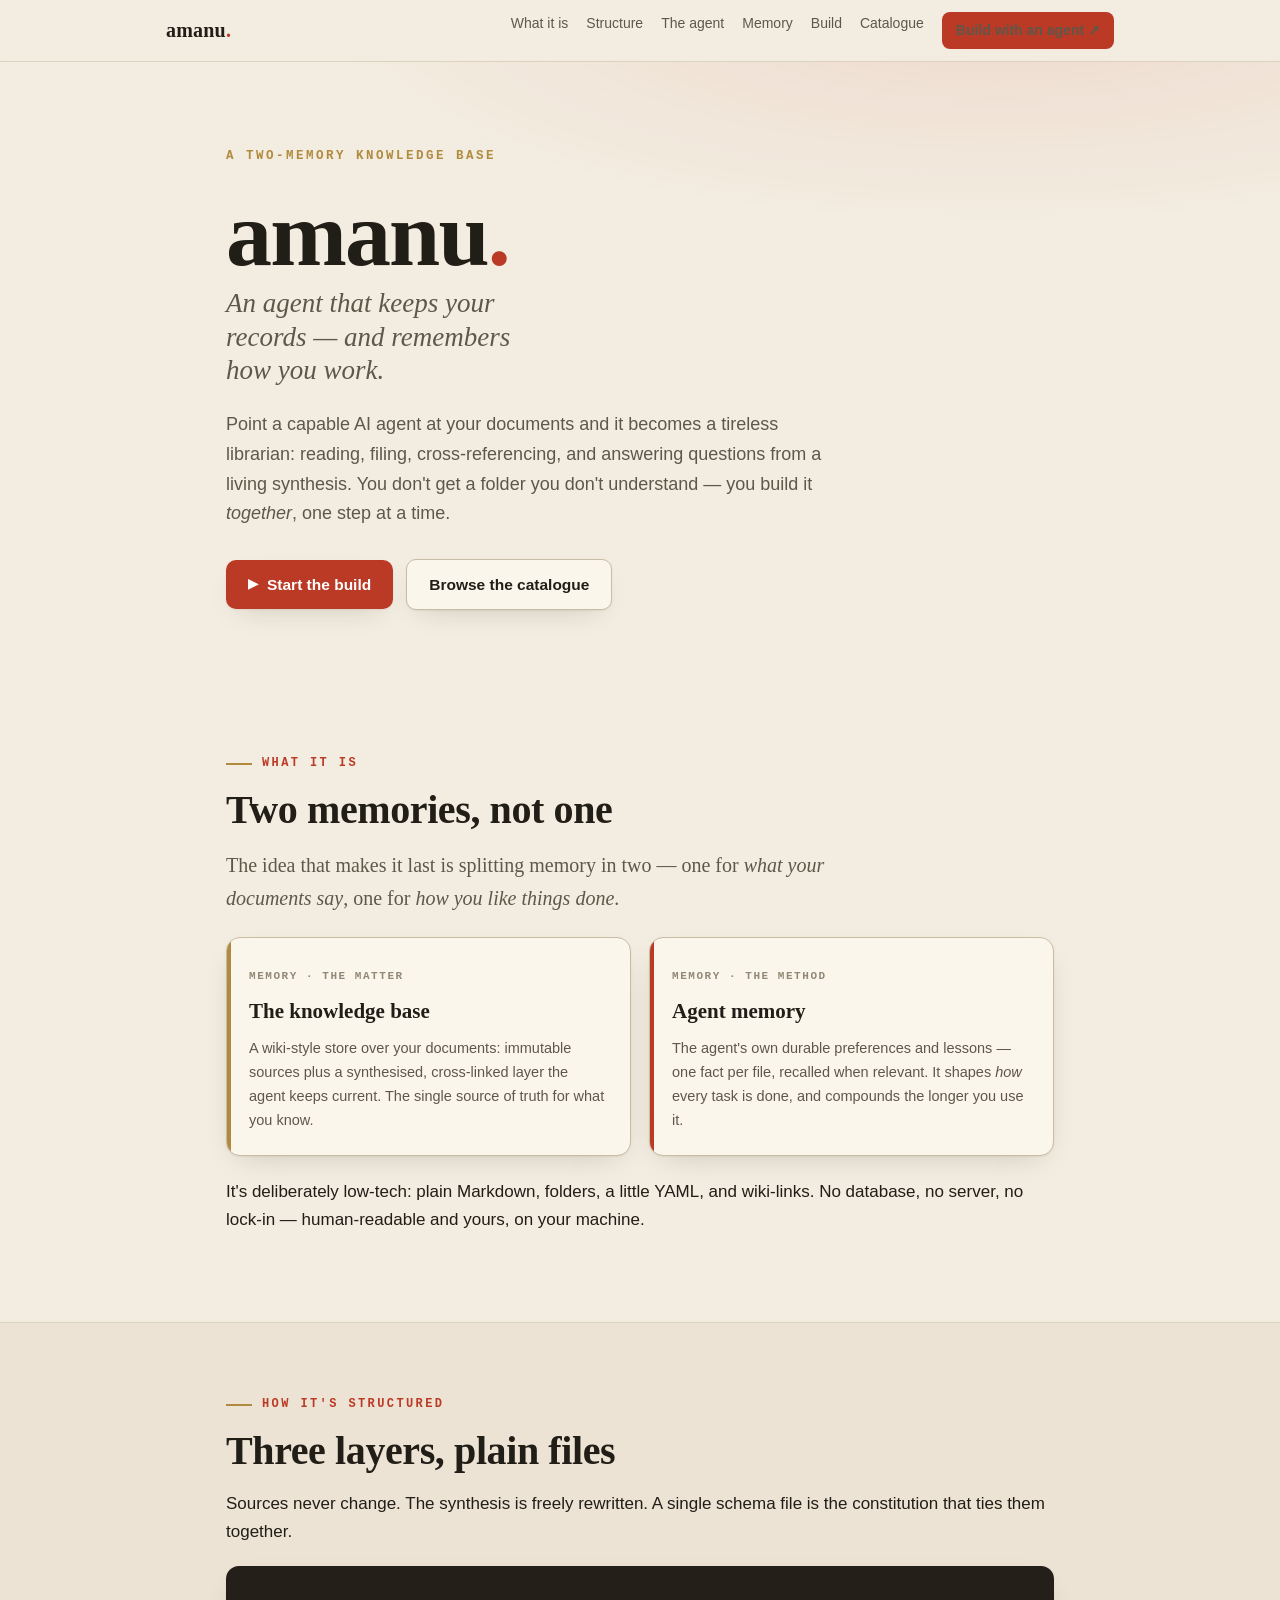
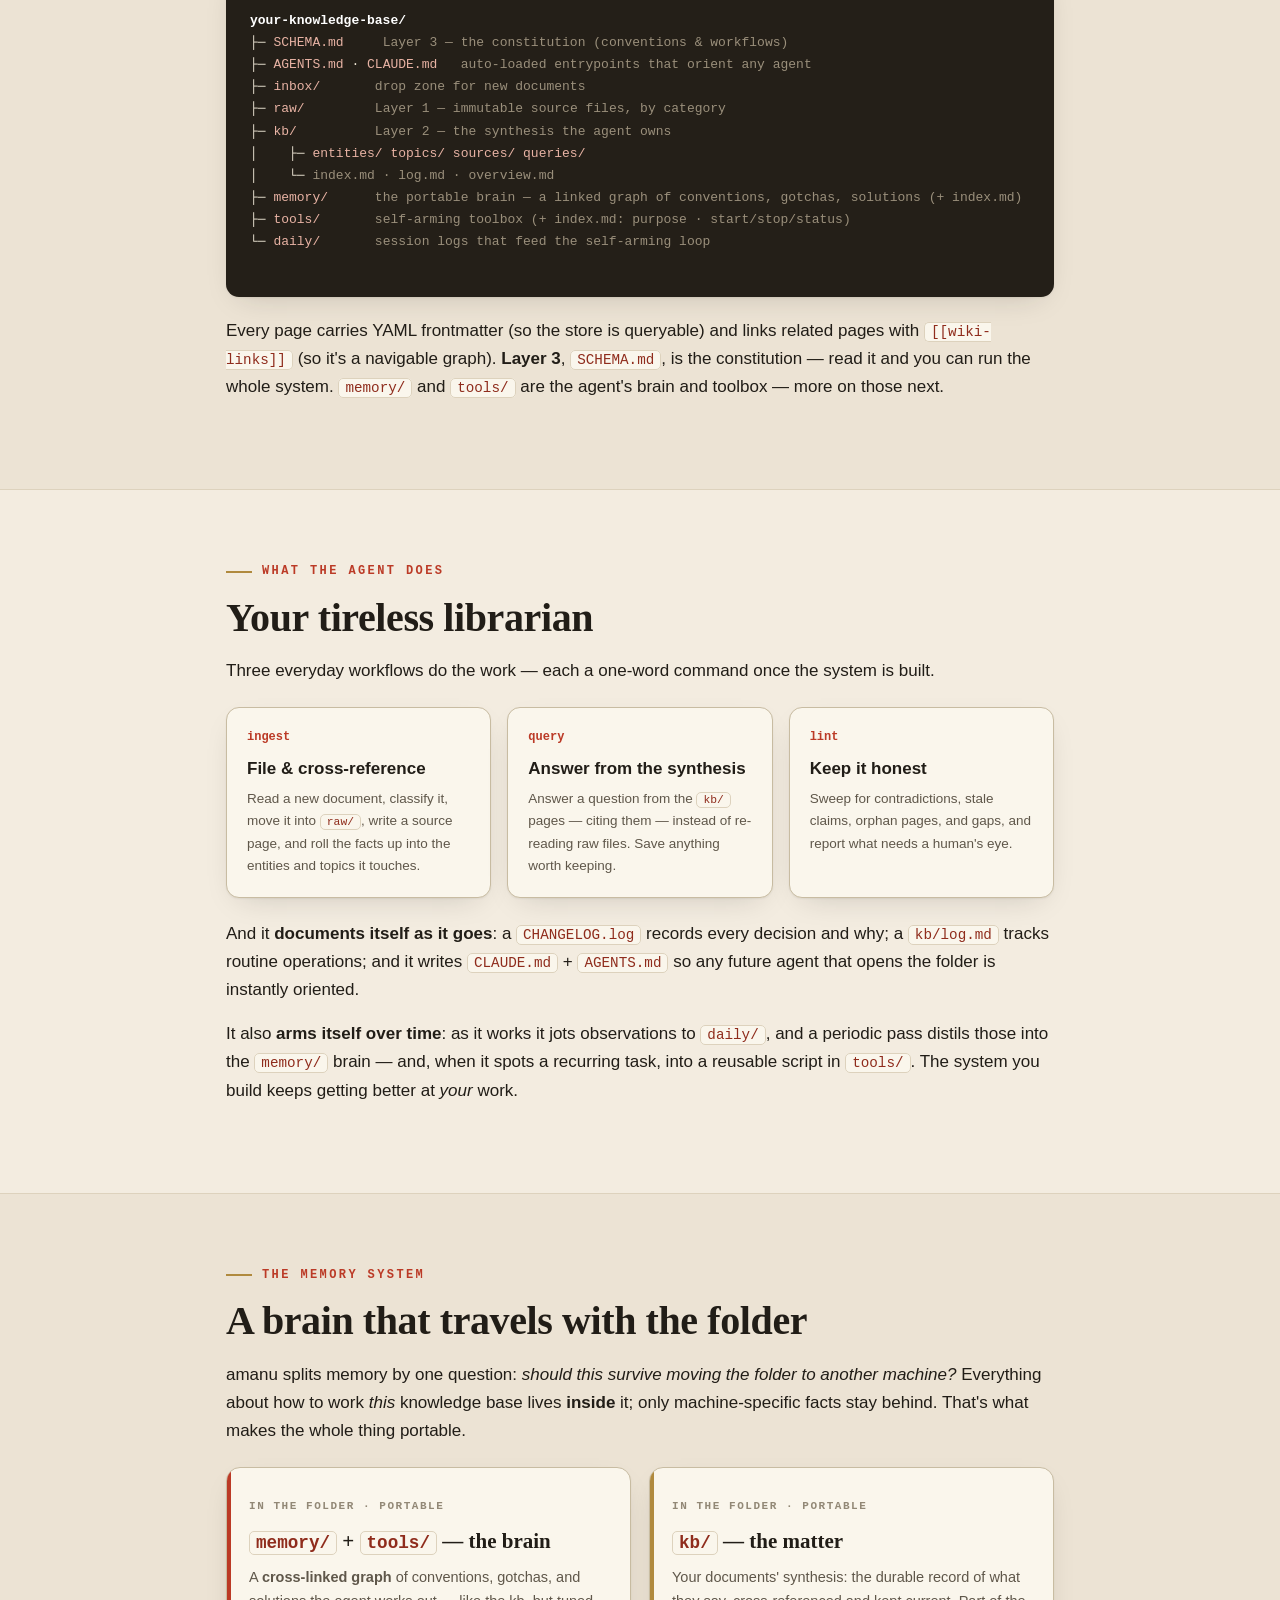
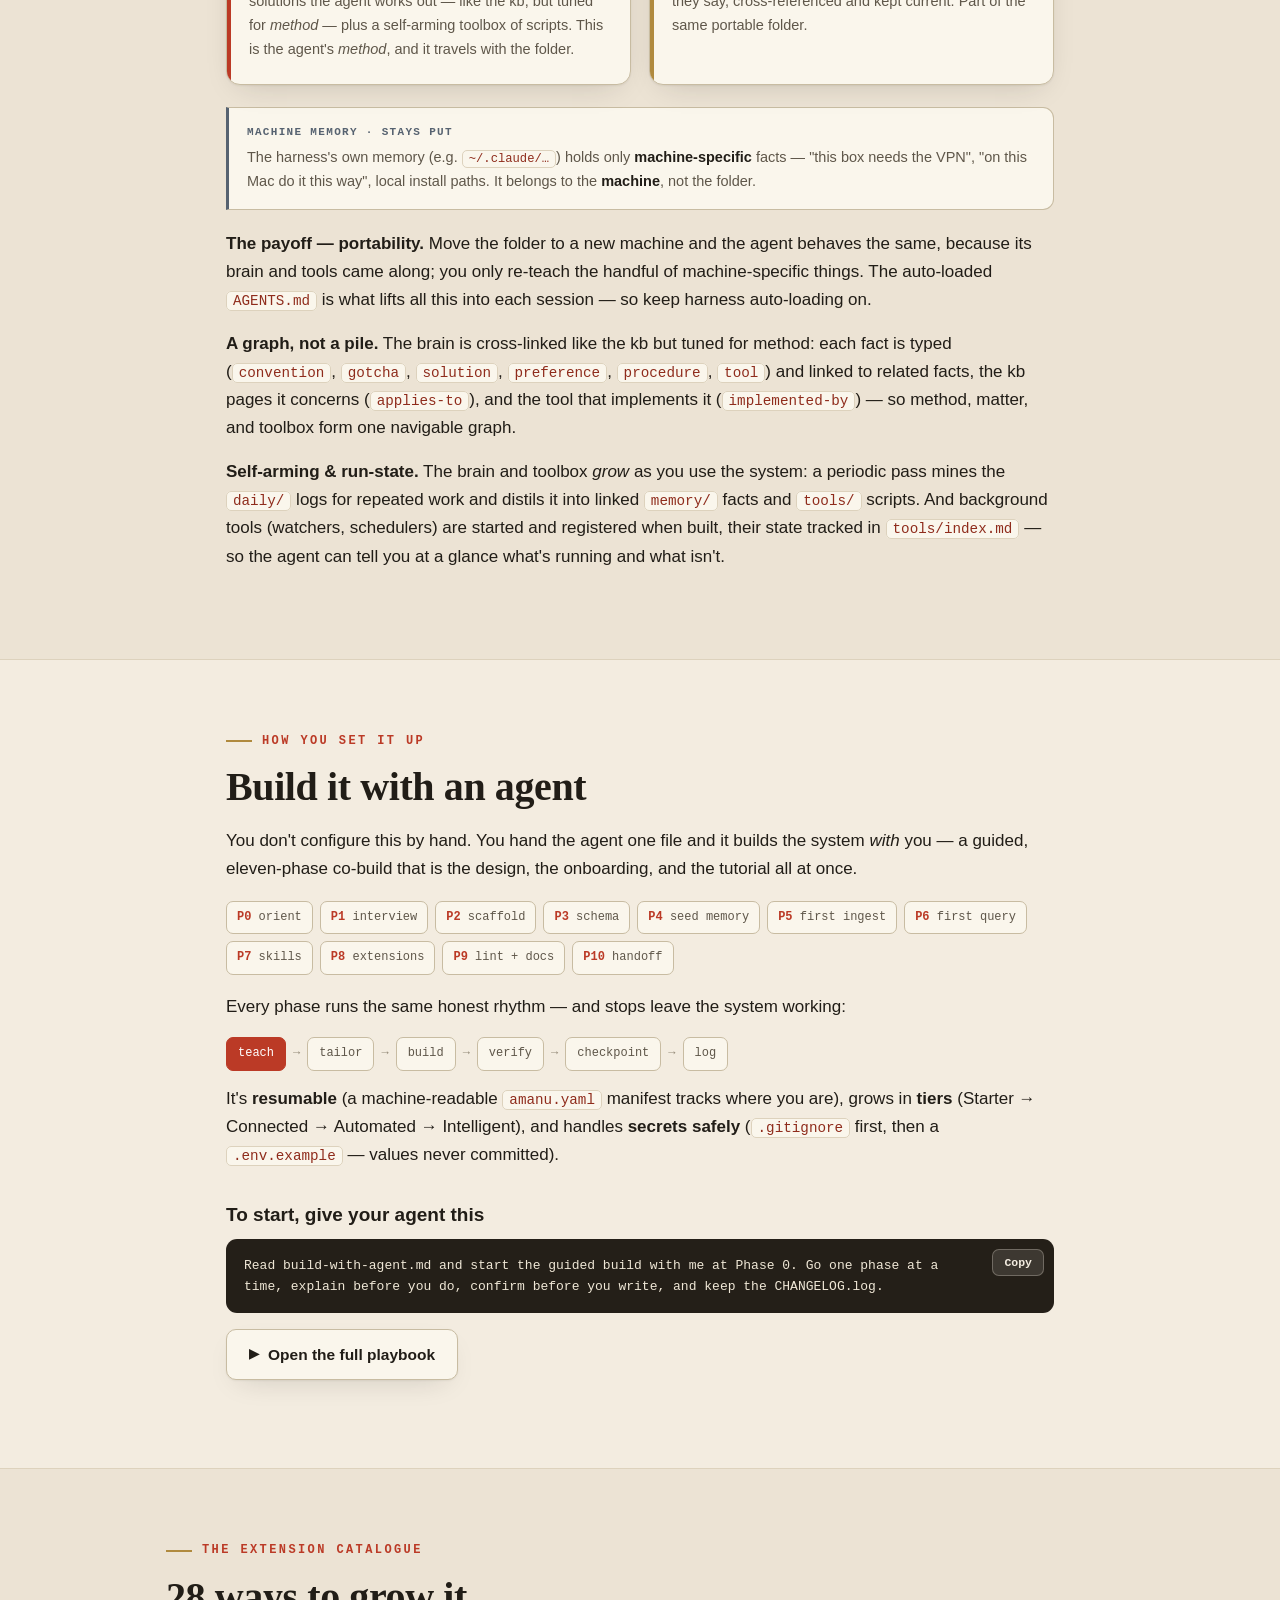
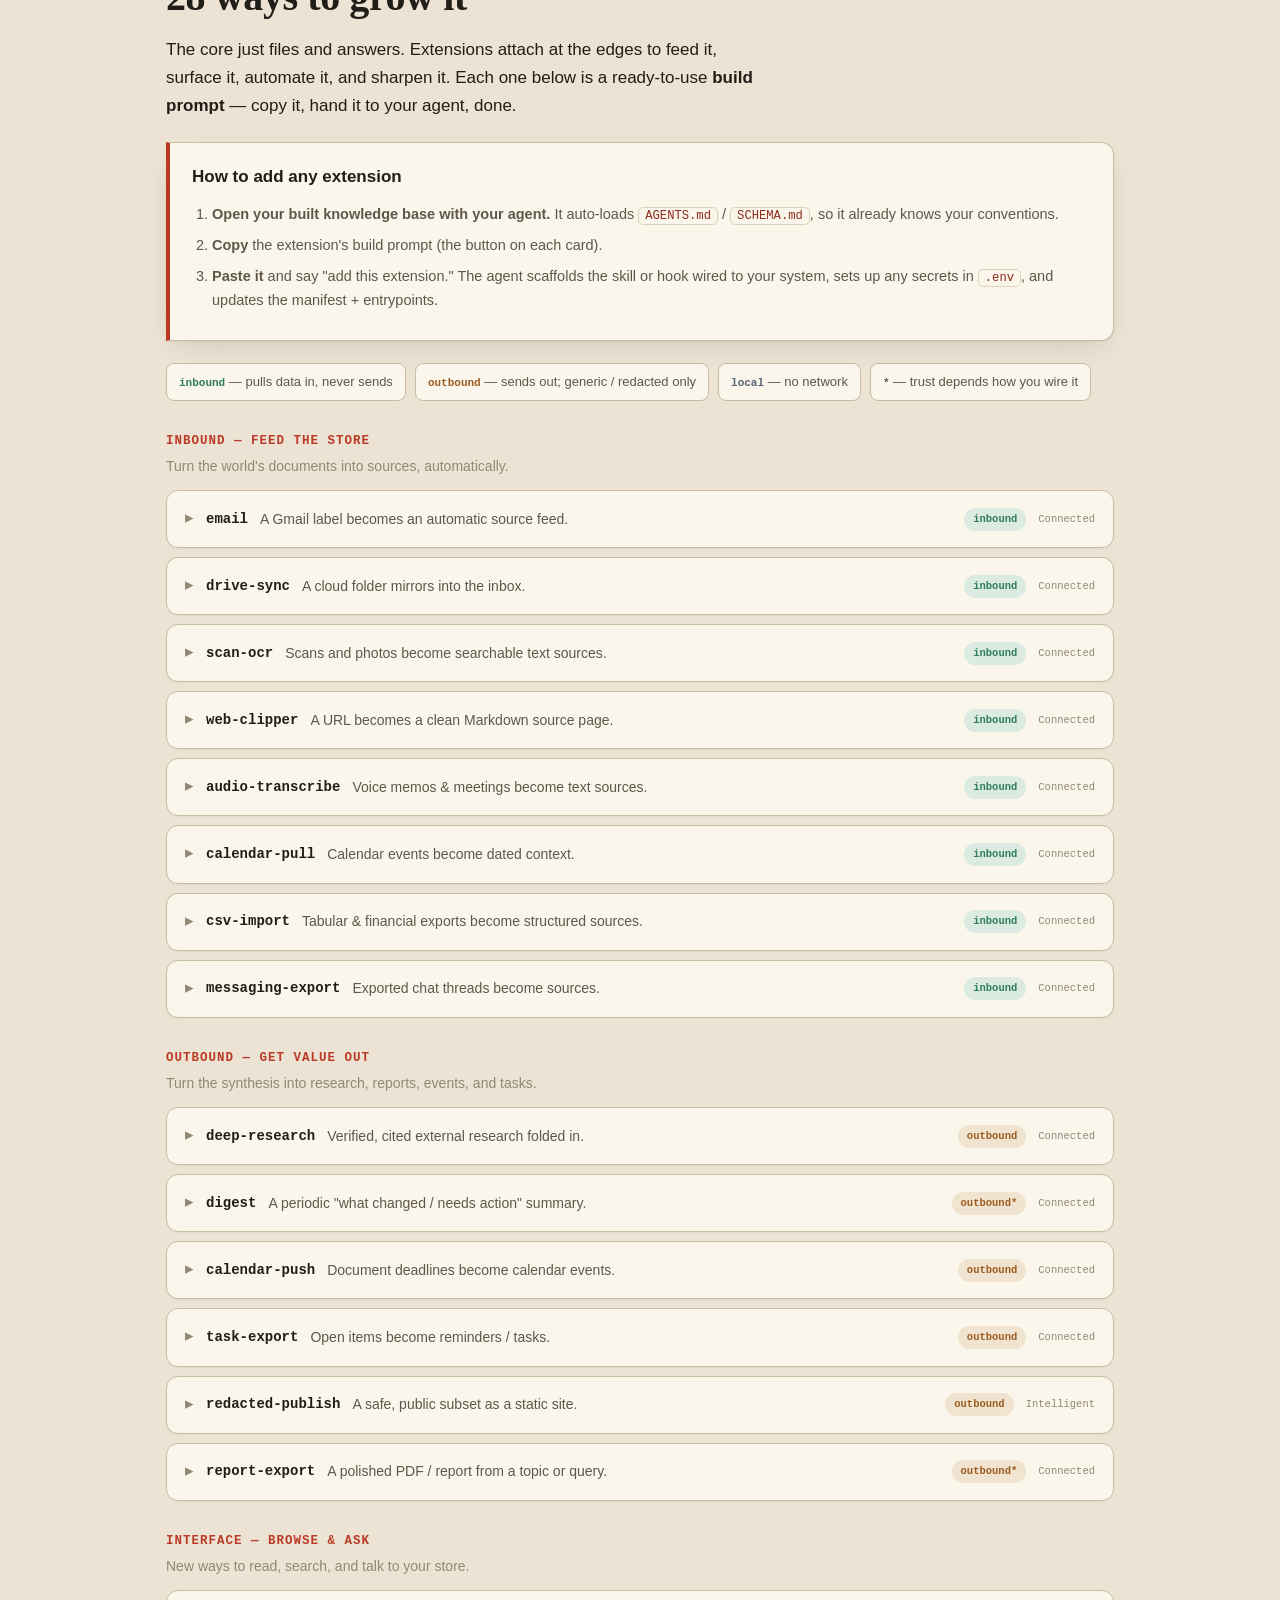
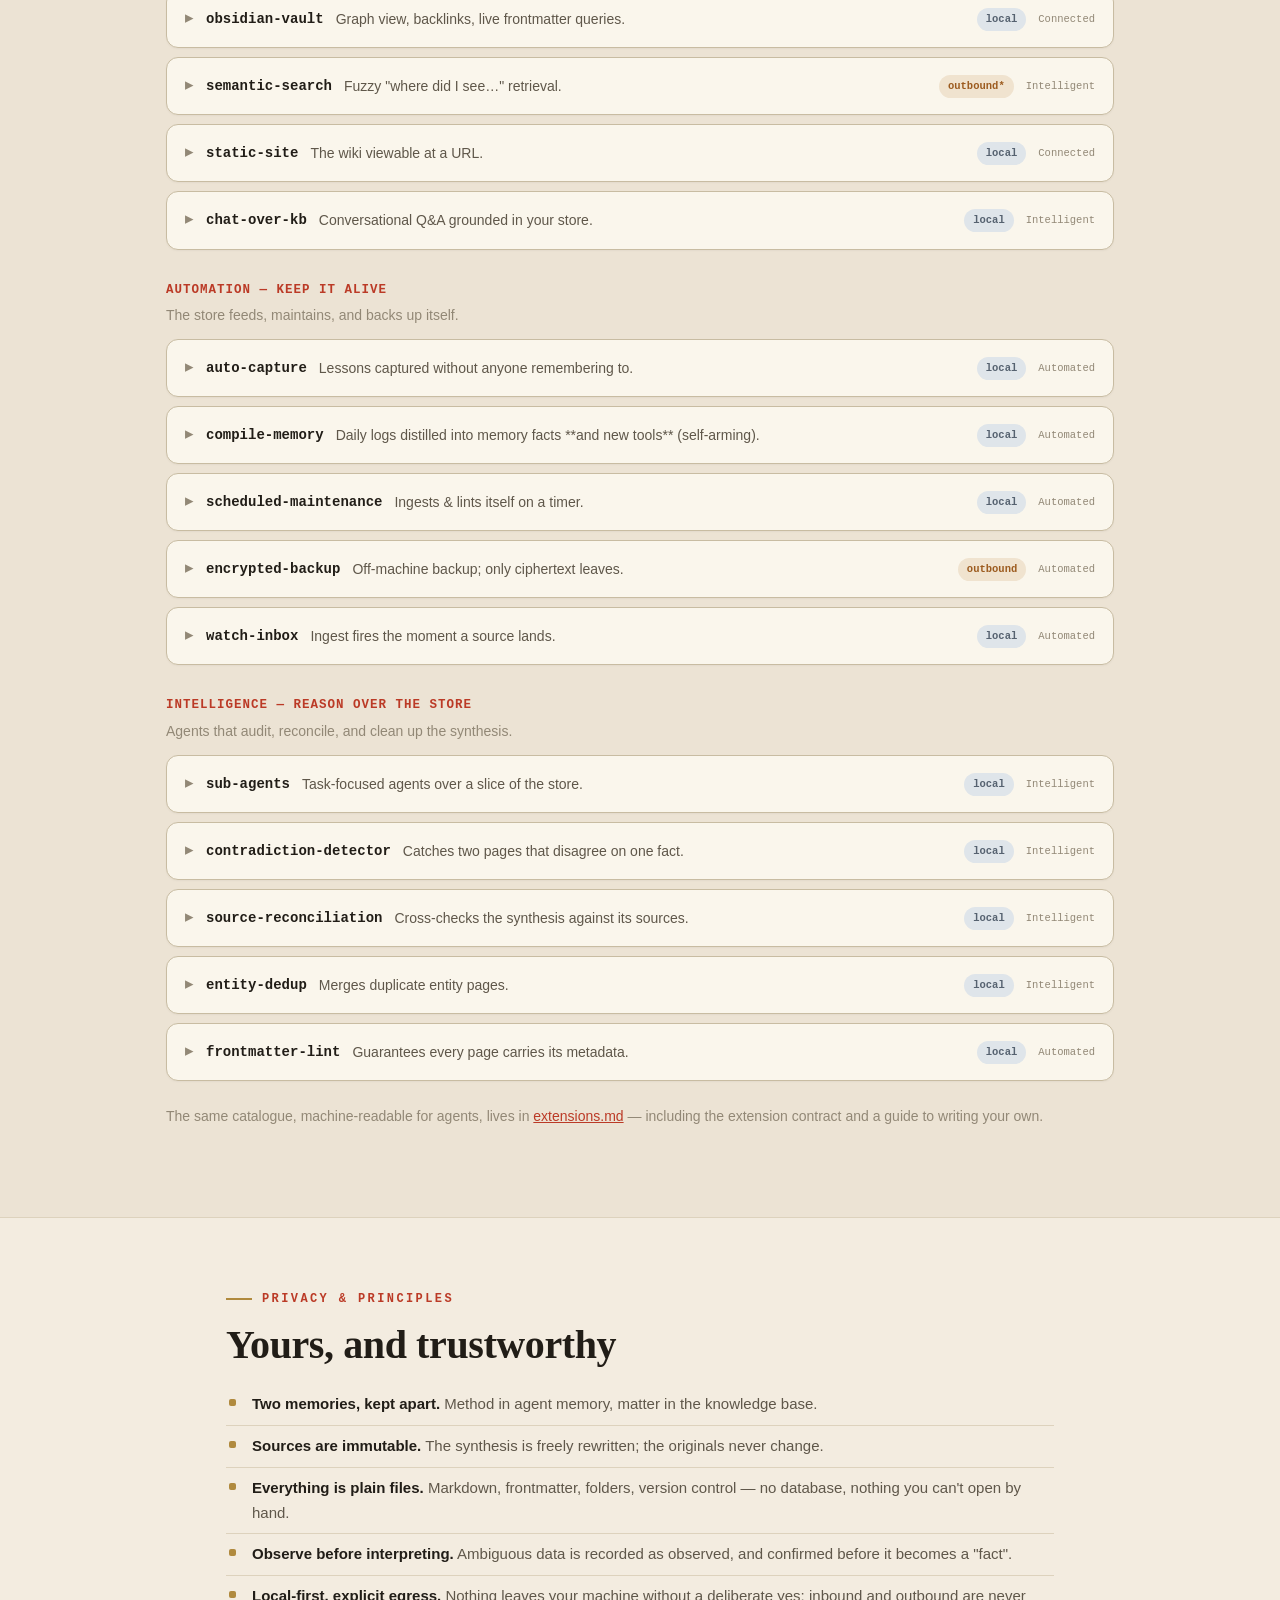
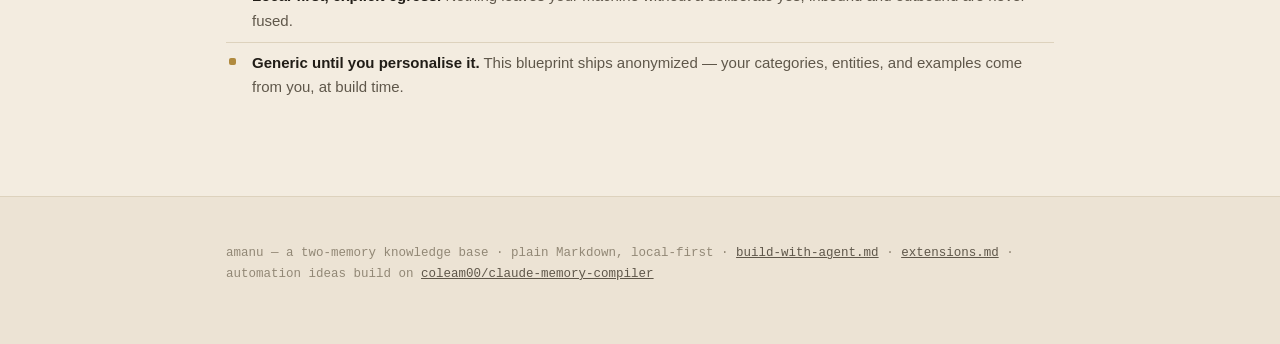
==== commit dc94277d: "Agent-memory becomes a cross-linked knowledge graph (tuned for method) memory/ is now an explicit cr" ====
--- a/knowledge-base-architecture.html
+++ b/knowledge-base-architecture.html
@@ -231,7 +231,7 @@
 ├─ <span class="d">kb/</span>          <span class="c">Layer 2 — the synthesis the agent owns</span>
 │    ├─ <span class="d">entities/ topics/ sources/ queries/</span>
 │    └─ <span class="c">index.md · log.md · overview.md</span>
-├─ <span class="d">memory/</span>      <span class="c">the portable brain — conventions, gotchas, solutions</span>
+├─ <span class="d">memory/</span>      <span class="c">the portable brain — a linked graph of conventions, gotchas, solutions (+ index.md)</span>
 ├─ <span class="d">tools/</span>       <span class="c">self-arming toolbox (+ index.md: purpose · start/stop/status)</span>
 └─ <span class="d">daily/</span>       <span class="c">session logs that feed the self-arming loop</span>
     </div>
@@ -262,12 +262,13 @@
     <h2>A brain that travels with the folder</h2>
     <p>amanu splits memory by one question: <em>should this survive moving the folder to another machine?</em> Everything about how to work <em>this</em> knowledge base lives <strong>inside</strong> it; only machine-specific facts stay behind. That's what makes the whole thing portable.</p>
     <div class="duo">
-      <div class="card b" style="margin:0"><span class="lbl">in the folder · portable</span><h4><code>memory/</code> + <code>tools/</code> — the brain</h4><p>Conventions, gotchas, and solutions the agent works out (one fact per file), plus a self-arming toolbox of scripts for recurring work. This is the agent's <em>method</em> — and it travels with the folder.</p></div>
+      <div class="card b" style="margin:0"><span class="lbl">in the folder · portable</span><h4><code>memory/</code> + <code>tools/</code> — the brain</h4><p>A <strong>cross-linked graph</strong> of conventions, gotchas, and solutions the agent works out — like the kb, but tuned for <em>method</em> — plus a self-arming toolbox of scripts. This is the agent's <em>method</em>, and it travels with the folder.</p></div>
       <div class="card" style="margin:0"><span class="lbl">in the folder · portable</span><h4><code>kb/</code> — the matter</h4><p>Your documents' synthesis: the durable record of what they say, cross-referenced and kept current. Part of the same portable folder.</p></div>
     </div>
     <div class="callout"><span class="lbl">Machine memory · stays put</span>The harness's own memory (e.g. <code>~/.claude/…</code>) holds only <b>machine-specific</b> facts — "this box needs the VPN", "on this Mac do it this way", local install paths. It belongs to the <b>machine</b>, not the folder.</div>
     <p><strong>The payoff — portability.</strong> Move the folder to a new machine and the agent behaves the same, because its brain and tools came along; you only re-teach the handful of machine-specific things. The auto-loaded <code>AGENTS.md</code> is what lifts all this into each session — so keep harness auto-loading on.</p>
-    <p><strong>Self-arming &amp; run-state.</strong> The brain and toolbox <em>grow</em> as you use the system: a periodic pass mines the <code>daily/</code> logs for repeated work and distils it into <code>memory/</code> facts and <code>tools/</code> scripts. And background tools (watchers, schedulers) are started and registered when built, their state tracked in <code>tools/index.md</code> — so the agent can tell you at a glance what's running and what isn't.</p>
+    <p><strong>A graph, not a pile.</strong> The brain is cross-linked like the kb but tuned for method: each fact is typed (<code>convention</code>, <code>gotcha</code>, <code>solution</code>, <code>preference</code>, <code>procedure</code>, <code>tool</code>) and linked to related facts, the kb pages it concerns (<code>applies-to</code>), and the tool that implements it (<code>implemented-by</code>) — so method, matter, and toolbox form one navigable graph.</p>
+    <p><strong>Self-arming &amp; run-state.</strong> The brain and toolbox <em>grow</em> as you use the system: a periodic pass mines the <code>daily/</code> logs for repeated work and distils it into linked <code>memory/</code> facts and <code>tools/</code> scripts. And background tools (watchers, schedulers) are started and registered when built, their state tracked in <code>tools/index.md</code> — so the agent can tell you at a glance what's running and what isn't.</p>
   </div>
 </section>
 
@@ -429,7 +430,7 @@
     </details>
     <details class="ext"><summary><span class="caret">▸</span><span class="nm">compile-memory</span><span class="adds">Daily logs distilled into memory facts **and new tools** (self-arming).</span><span class="pill loc">local</span><span class="tier">Automated</span></summary>
       <div class="body"><p class="meta"><b>Needs:</b> a scheduler + a compile.py &nbsp;·&nbsp; <b>Secrets:</b> none.</p>
-      <div class="prompt"><button class="copy" onclick="amanuCopy(this)">Copy prompt</button><pre><code>Create a `compile.py`, wired to my SCHEMA.md, that distils the daily logs into the portable brain — and arms it with tools. First ask me: when it should run (e.g. nightly); how aggressively to deduplicate against existing facts; whether new facts and tools are written automatically or staged for my approval; and a threshold for "recurrent" (how many times a task must repeat before it becomes a tool). Then read the `daily/` logs and do two things: (1) extract durable lessons, gotchas and preferences, deduplicate against the existing one-fact files in `memory/`, write new fact files (name/description/type + body), and update `memory/index.md`; (2) detect recurrent tasks, repeated problems, and obvious automations or optimizations, and for each that crosses the threshold, propose or generate a small script into `tools/` and catalogue it in `tools/index.md` (purpose, when to use, how it was derived, and start/stop/status if it runs as a service). This is the self-arming loop: the system builds its own brain and toolbox as it's used. Idempotent — already-compiled days are skipped. Runs unattended and stays local. (Builds on the approach in coleam00/claude-memory-compiler.) Verify by compiling one day's log and reviewing the facts — and any proposed tool — it produced.</code></pre></div>
+      <div class="prompt"><button class="copy" onclick="amanuCopy(this)">Copy prompt</button><pre><code>Create a `compile.py`, wired to my SCHEMA.md, that distils the daily logs into the portable brain — and arms it with tools. First ask me: when it should run (e.g. nightly); how aggressively to deduplicate against existing facts; whether new facts and tools are written automatically or staged for my approval; and a threshold for "recurrent" (how many times a task must repeat before it becomes a tool). Then read the `daily/` logs and do two things: (1) extract durable lessons, gotchas and preferences, deduplicate against the existing one-fact files in `memory/`, write new **typed** fact files (frontmatter with `type` — convention/gotcha/solution/preference/procedure — + body), and crucially **cross-link them into the memory graph**: add `[[links]]`/relations (`related`, `solves`, `applies-to` a kb page, `implemented-by` a tool) and `supersede` any fact they make stale, then update `memory/index.md`; (2) detect recurrent tasks, repeated problems, and obvious automations or optimizations, and for each that crosses the threshold, propose or generate a small script into `tools/` and catalogue it in `tools/index.md` (purpose, when to use, how it was derived, and start/stop/status if it runs as a service) — and link the memory fact to the tool with `implemented-by`. This is the self-arming loop: the system builds its own brain and toolbox as it's used. Idempotent — already-compiled days are skipped. Runs unattended and stays local. (Builds on the approach in coleam00/claude-memory-compiler.) Verify by compiling one day's log and reviewing the facts — and any proposed tool — it produced.</code></pre></div>
       <p class="trust">Trust — local. Builds on coleam00/claude-memory-compiler.</p></div>
     </details>
     <details class="ext"><summary><span class="caret">▸</span><span class="nm">scheduled-maintenance</span><span class="adds">Ingests &amp; lints itself on a timer.</span><span class="pill loc">local</span><span class="tier">Automated</span></summary>
@@ -473,7 +474,7 @@
     </details>
     <details class="ext"><summary><span class="caret">▸</span><span class="nm">frontmatter-lint</span><span class="adds">Guarantees every page carries its metadata.</span><span class="pill loc">local</span><span class="tier">Automated</span></summary>
       <div class="body"><p class="meta"><b>Needs:</b> a small validator script &nbsp;·&nbsp; <b>Secrets:</b> none.</p>
-      <div class="prompt"><button class="copy" onclick="amanuCopy(this)">Copy prompt</button><pre><code>Create a `frontmatter-lint` script, wired to my SCHEMA.md, that guarantees every page carries its required metadata. First ask me: the required fields per page type (defaulting to what SCHEMA.md specifies); and whether it should only report violations or also offer to fix the safe ones (e.g. fill a missing date from the file). Then validate the frontmatter on every `kb/` page and report violations grouped by file, applying fixes only where I allowed. Fully local. Verify by running it and reviewing the report.</code></pre></div>
+      <div class="prompt"><button class="copy" onclick="amanuCopy(this)">Copy prompt</button><pre><code>Create a `frontmatter-lint` script, wired to my SCHEMA.md, that guarantees every page carries its required metadata. First ask me: the required fields per page type (defaulting to what SCHEMA.md specifies); whether to also check the `memory/` graph (every fact has a valid `type`, and no `[[links]]` are dangling); and whether it should only report violations or also offer to fix the safe ones (e.g. fill a missing date from the file). Then validate the frontmatter on every `kb/` page — and, if asked, every `memory/` fact — and report violations grouped by file, applying fixes only where I allowed. Fully local. Verify by running it and reviewing the report.</code></pre></div>
       <p class="trust">Trust — local.</p></div>
     </details>
     <!-- CATALOGUE:END -->
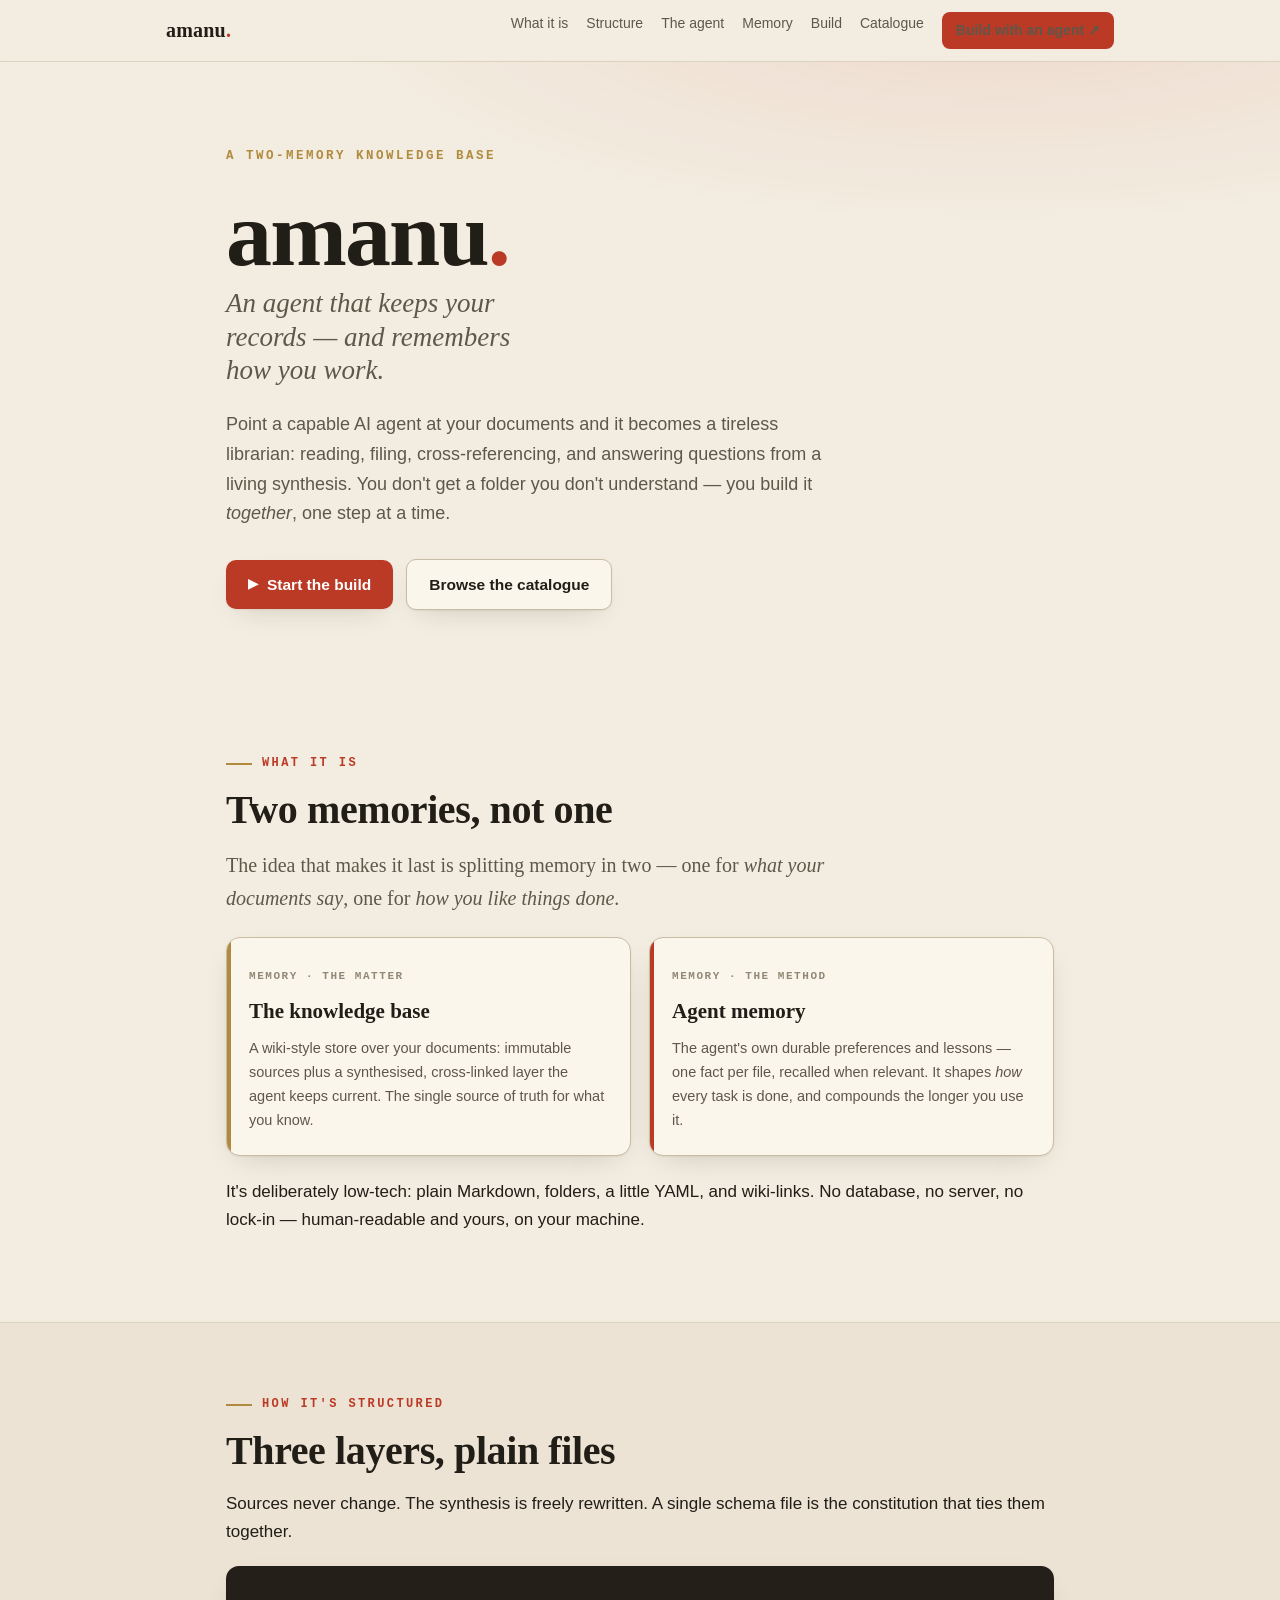
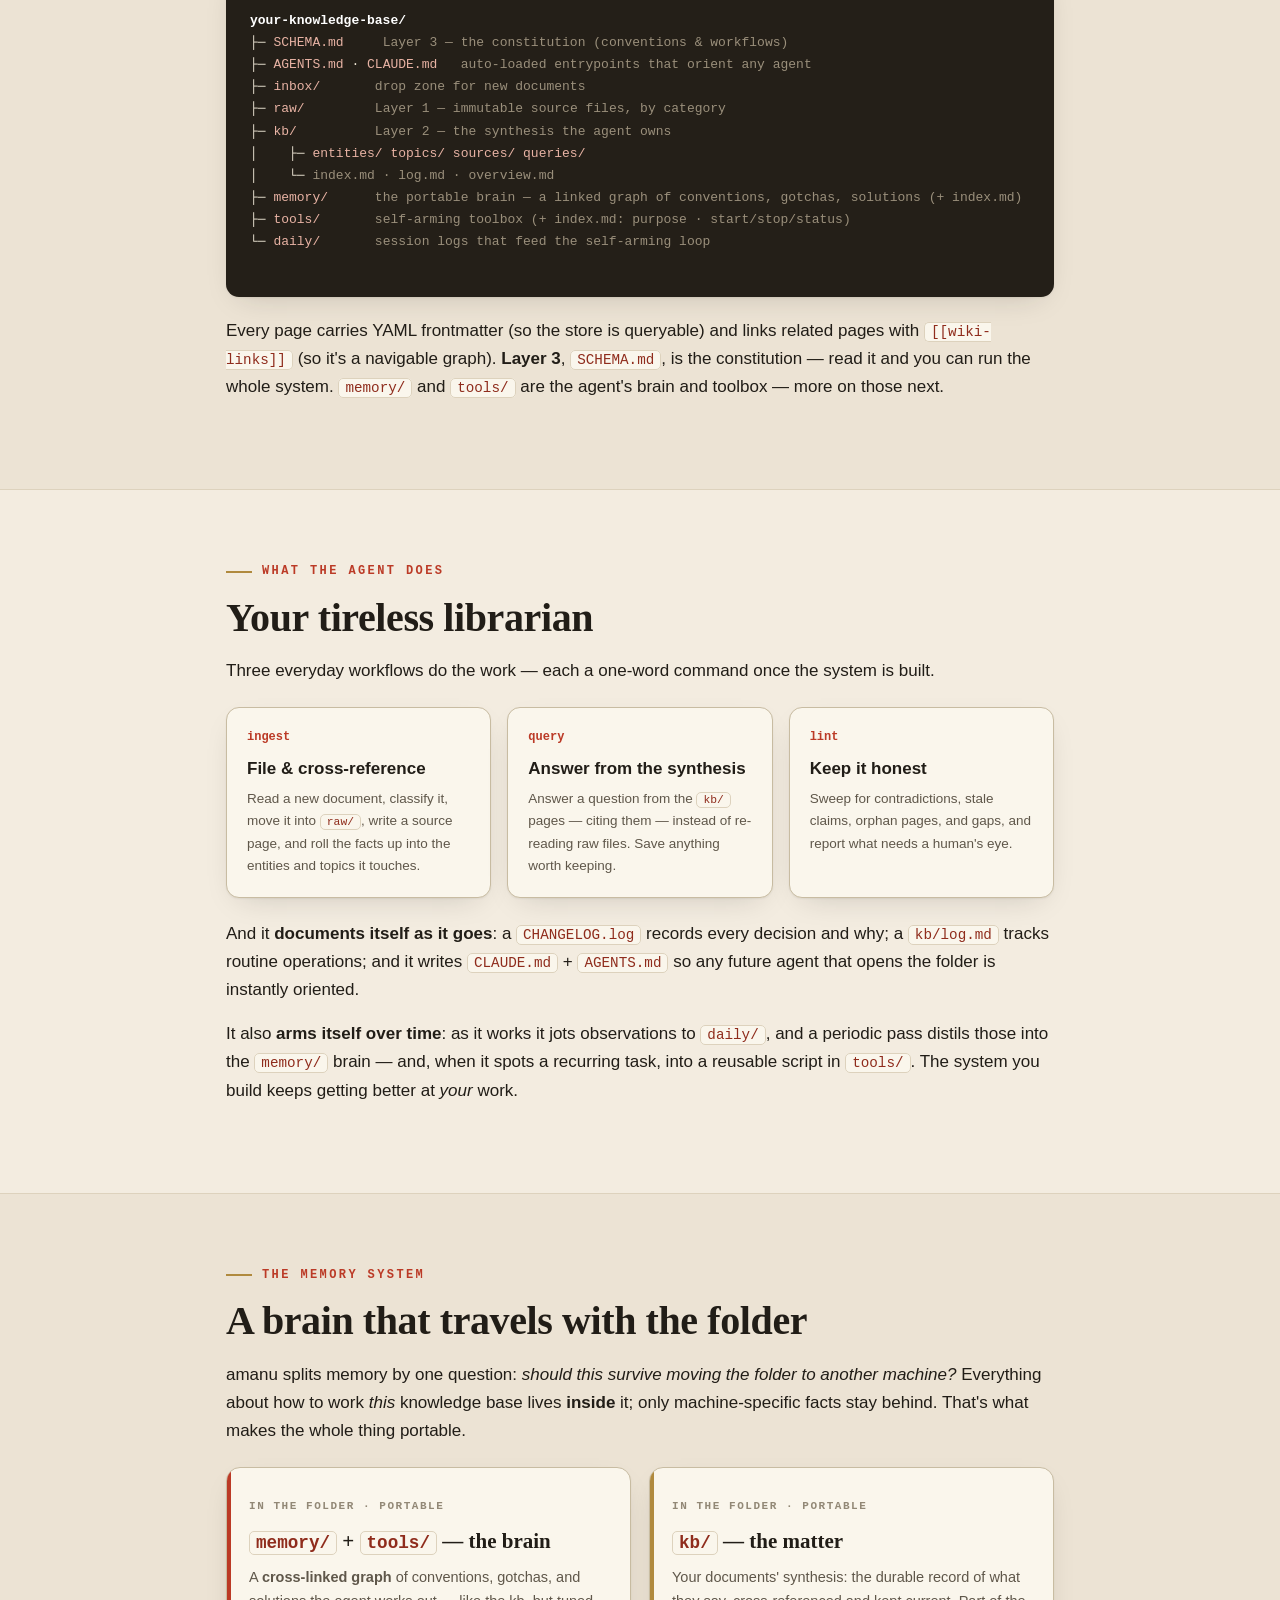
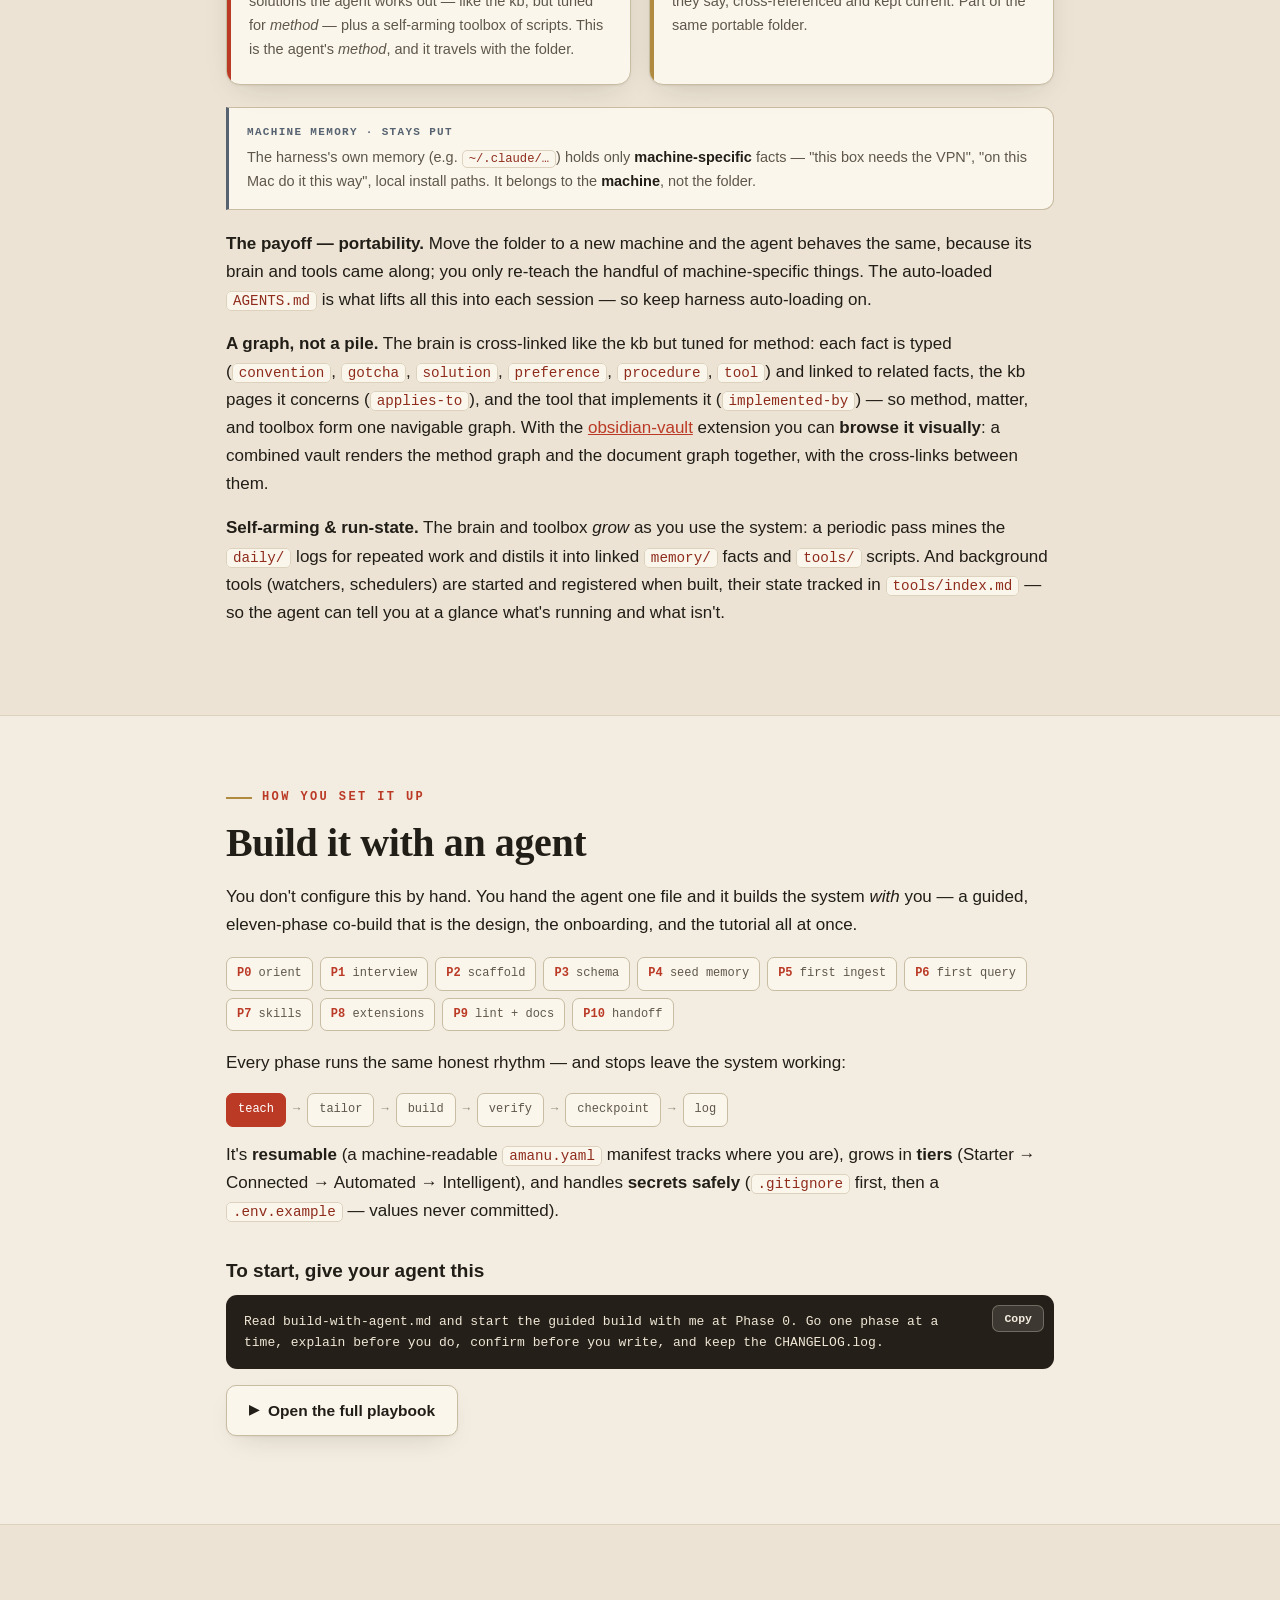
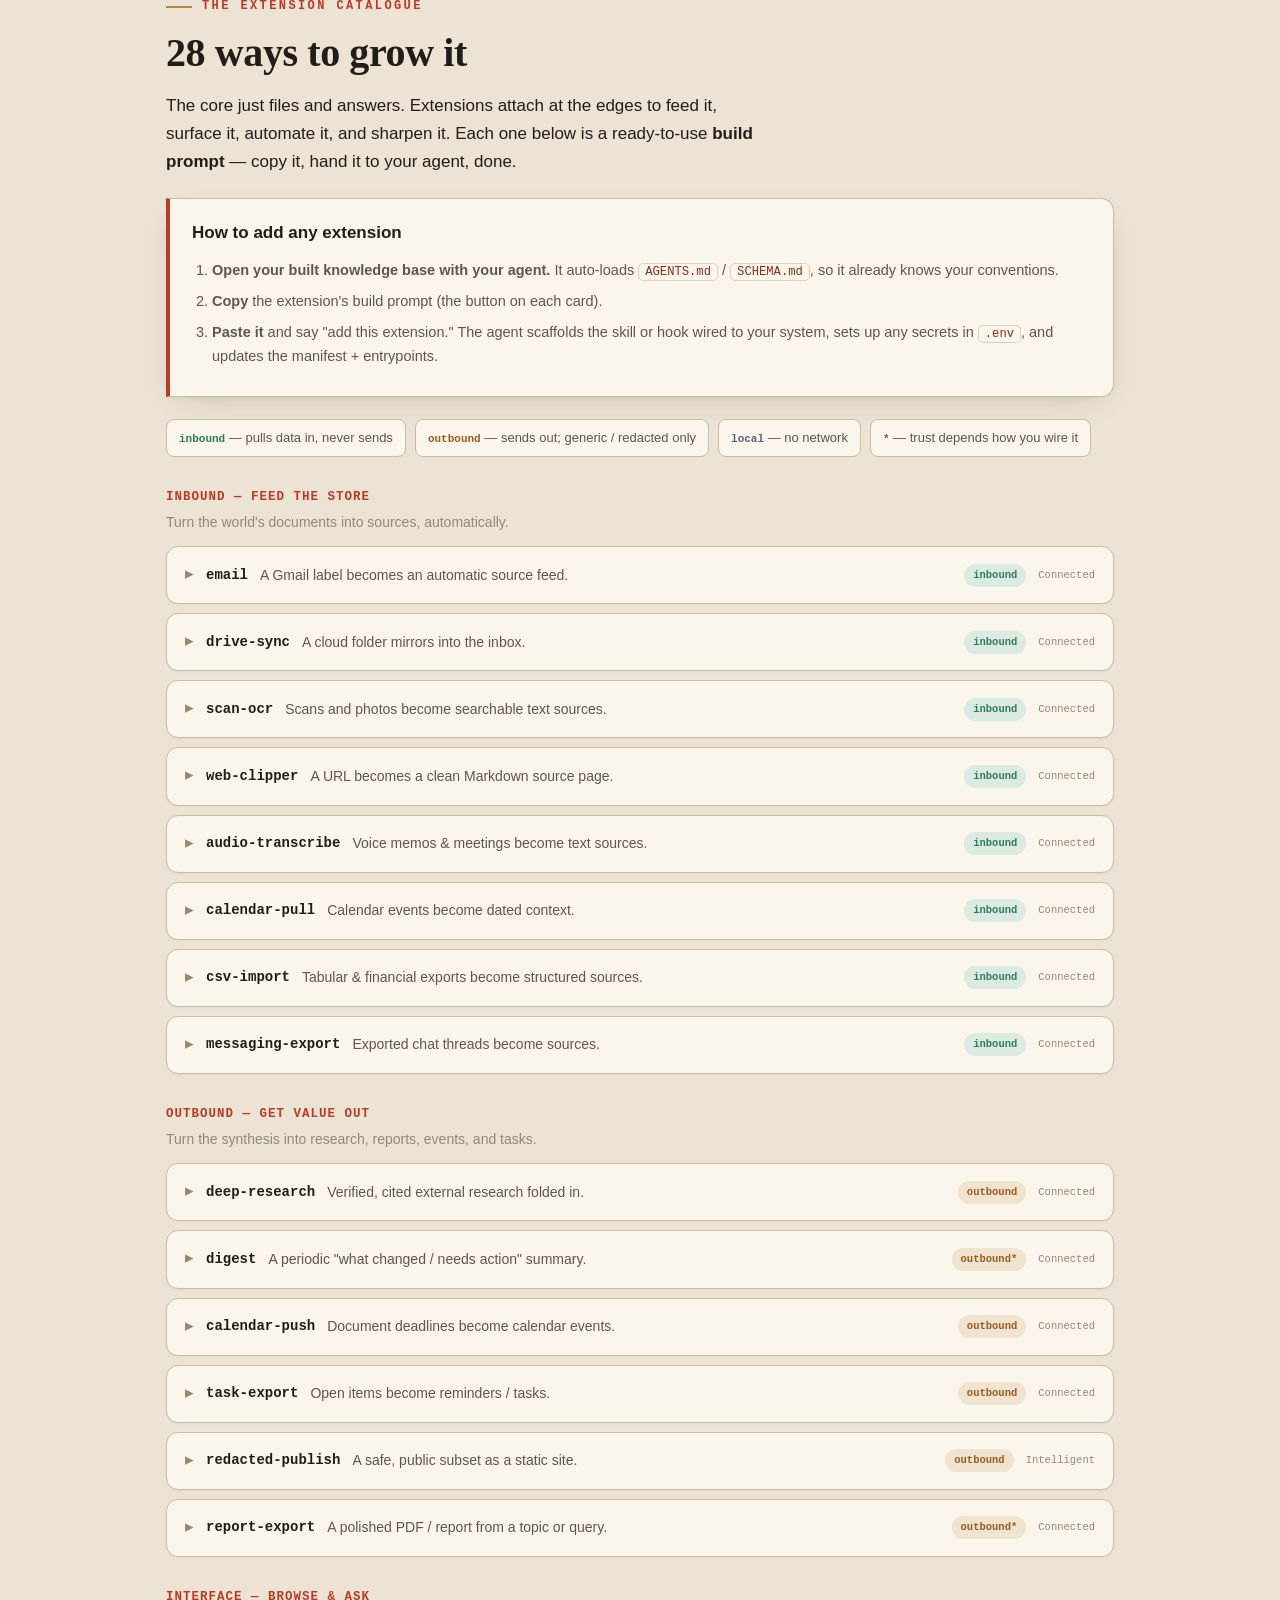
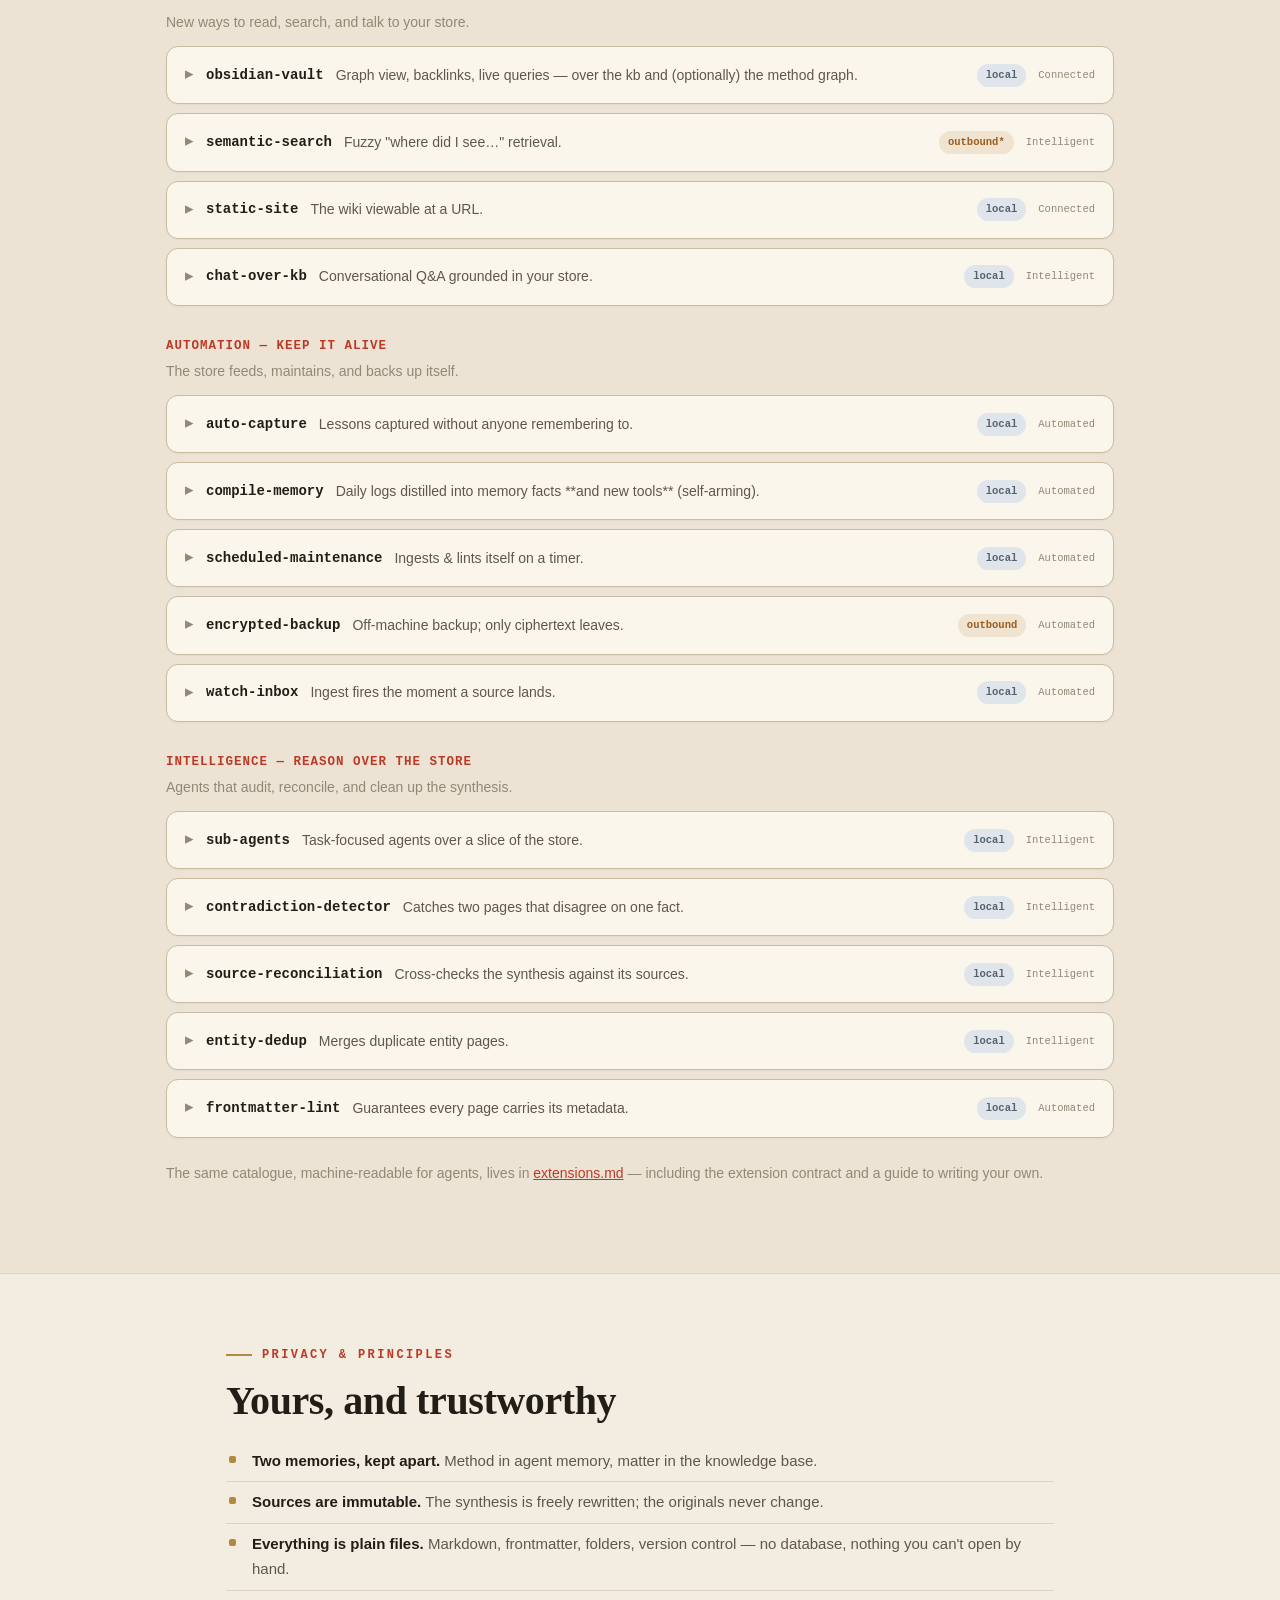
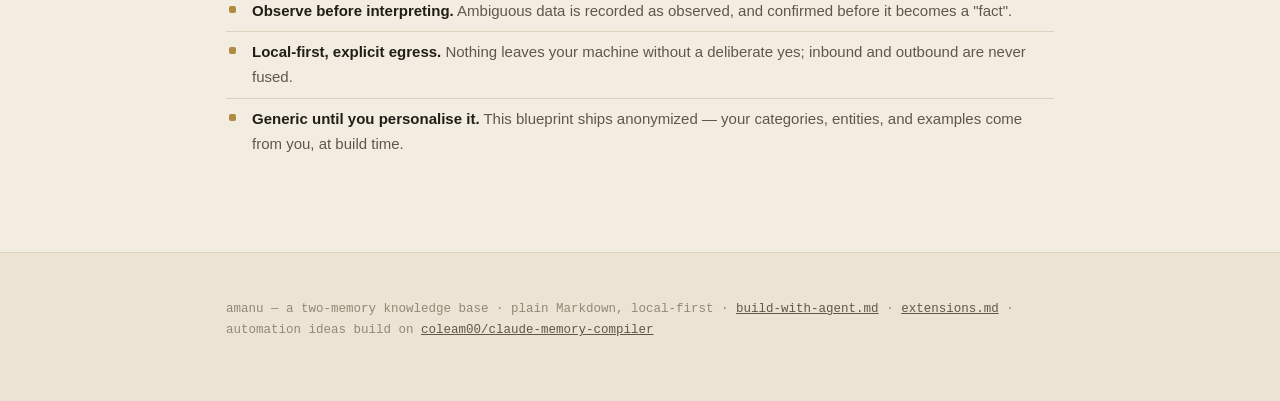
==== commit 998a3305: "obsidian-vault: make the method graph browsable (combined vault) The obsidian-vault extension can no" ====
--- a/knowledge-base-architecture.html
+++ b/knowledge-base-architecture.html
@@ -267,7 +267,7 @@
     </div>
     <div class="callout"><span class="lbl">Machine memory · stays put</span>The harness's own memory (e.g. <code>~/.claude/…</code>) holds only <b>machine-specific</b> facts — "this box needs the VPN", "on this Mac do it this way", local install paths. It belongs to the <b>machine</b>, not the folder.</div>
     <p><strong>The payoff — portability.</strong> Move the folder to a new machine and the agent behaves the same, because its brain and tools came along; you only re-teach the handful of machine-specific things. The auto-loaded <code>AGENTS.md</code> is what lifts all this into each session — so keep harness auto-loading on.</p>
-    <p><strong>A graph, not a pile.</strong> The brain is cross-linked like the kb but tuned for method: each fact is typed (<code>convention</code>, <code>gotcha</code>, <code>solution</code>, <code>preference</code>, <code>procedure</code>, <code>tool</code>) and linked to related facts, the kb pages it concerns (<code>applies-to</code>), and the tool that implements it (<code>implemented-by</code>) — so method, matter, and toolbox form one navigable graph.</p>
+    <p><strong>A graph, not a pile.</strong> The brain is cross-linked like the kb but tuned for method: each fact is typed (<code>convention</code>, <code>gotcha</code>, <code>solution</code>, <code>preference</code>, <code>procedure</code>, <code>tool</code>) and linked to related facts, the kb pages it concerns (<code>applies-to</code>), and the tool that implements it (<code>implemented-by</code>) — so method, matter, and toolbox form one navigable graph. With the <a href="extensions.md">obsidian-vault</a> extension you can <strong>browse it visually</strong>: a combined vault renders the method graph and the document graph together, with the cross-links between them.</p>
     <p><strong>Self-arming &amp; run-state.</strong> The brain and toolbox <em>grow</em> as you use the system: a periodic pass mines the <code>daily/</code> logs for repeated work and distils it into linked <code>memory/</code> facts and <code>tools/</code> scripts. And background tools (watchers, schedulers) are started and registered when built, their state tracked in <code>tools/index.md</code> — so the agent can tell you at a glance what's running and what isn't.</p>
   </div>
 </section>
@@ -399,9 +399,9 @@
       <p class="gh">Interface — browse &amp; ask</p>
       <p class="gd">New ways to read, search, and talk to your store.</p>
     </div>
-    <details class="ext"><summary><span class="caret">▸</span><span class="nm">obsidian-vault</span><span class="adds">Graph view, backlinks, live frontmatter queries.</span><span class="pill loc">local</span><span class="tier">Connected</span></summary>
+    <details class="ext"><summary><span class="caret">▸</span><span class="nm">obsidian-vault</span><span class="adds">Graph view, backlinks, live queries — over the kb and (optionally) the method graph.</span><span class="pill loc">local</span><span class="tier">Connected</span></summary>
       <div class="body"><p class="meta"><b>Needs:</b> Obsidian + Dataview plugin &nbsp;·&nbsp; <b>Secrets:</b> none.</p>
-      <div class="prompt"><button class="copy" onclick="amanuCopy(this)">Copy prompt</button><pre><code>Set up an Obsidian vault over my knowledge base, following my SCHEMA.md conventions. First ask me: which folder is the vault root — it must be the folder that actually **contains** the notes (normally `kb/`), so place the `.obsidian` config **directly there**, never in a nested or empty sub-folder (a vault rooted above or beside the notes shows up empty); which saved Dataview queries would be most useful (sources by category, recent changes, open deadlines); whether to add note templates matching the source and entity page shapes; and whether I want a starting dashboard note. Then create the `.obsidian` config at the chosen root, enable Dataview, add the agreed queries and templates, and — **if Obsidian is installed — register the vault so I can open it directly** (add it to Obsidian's vault list, or hand me an `obsidian://open?path=…` link). Fully local — Obsidian only reads the Markdown already there. Verify by opening the vault and confirming it shows the **real content** (`index.md`, `entities/`, `topics/`, `sources/`) — not an empty vault — that the graph renders the `[[wiki-links]]`, and that one Dataview query returns rows.</code></pre></div>
+      <div class="prompt"><button class="copy" onclick="amanuCopy(this)">Copy prompt</button><pre><code>Set up an Obsidian vault so I can browse my knowledge base — and, if I want, the method graph too. First ask me: whether to make a **documents-only** vault (just `kb/`) or a **combined** vault that also shows the portable brain (`memory/`) and toolbox (`tools/`) so the cross-links between method and matter render as one graph; which saved Dataview queries I want (for documents: sources by category, recent changes, open deadlines; and for a combined vault, for the brain too: facts by `type`, gotchas and their solutions, tools and what they implement); whether to add note templates; and whether I want a starting dashboard note. Then place the `.obsidian` config at the **correct single root** — for documents-only that's `kb/`; for a combined vault that's the knowledge-base root (the folder that contains `kb/` and `memory/`) — and **never nest it** in a sub-folder or put a second vault inside an existing one (that's what makes a vault show up empty). For a combined vault, set Obsidian's *Excluded files* to hide `raw/`, `.git`, `.env` and other non-note noise so the graph stays about the synthesis, the method graph, and their links. Enable Dataview, add the agreed queries and templates, and — if Obsidian is installed — register the vault so I can open it directly (add it to Obsidian's vault list, or hand me an `obsidian://open?path=…` link). Fully local — Obsidian only reads the Markdown already there. Verify by opening the vault and confirming it shows the **real content** (not an empty vault), that the graph renders the `[[wiki-links]]` — including, in a combined vault, a `memory/` fact linking to the `kb/` page it `applies-to` — and that one Dataview query returns rows.</code></pre></div>
       <p class="trust">Trust — fully local.</p></div>
     </details>
     <details class="ext"><summary><span class="caret">▸</span><span class="nm">semantic-search</span><span class="adds">Fuzzy "where did I see…" retrieval.</span><span class="pill out">outbound*</span><span class="tier">Intelligent</span></summary>
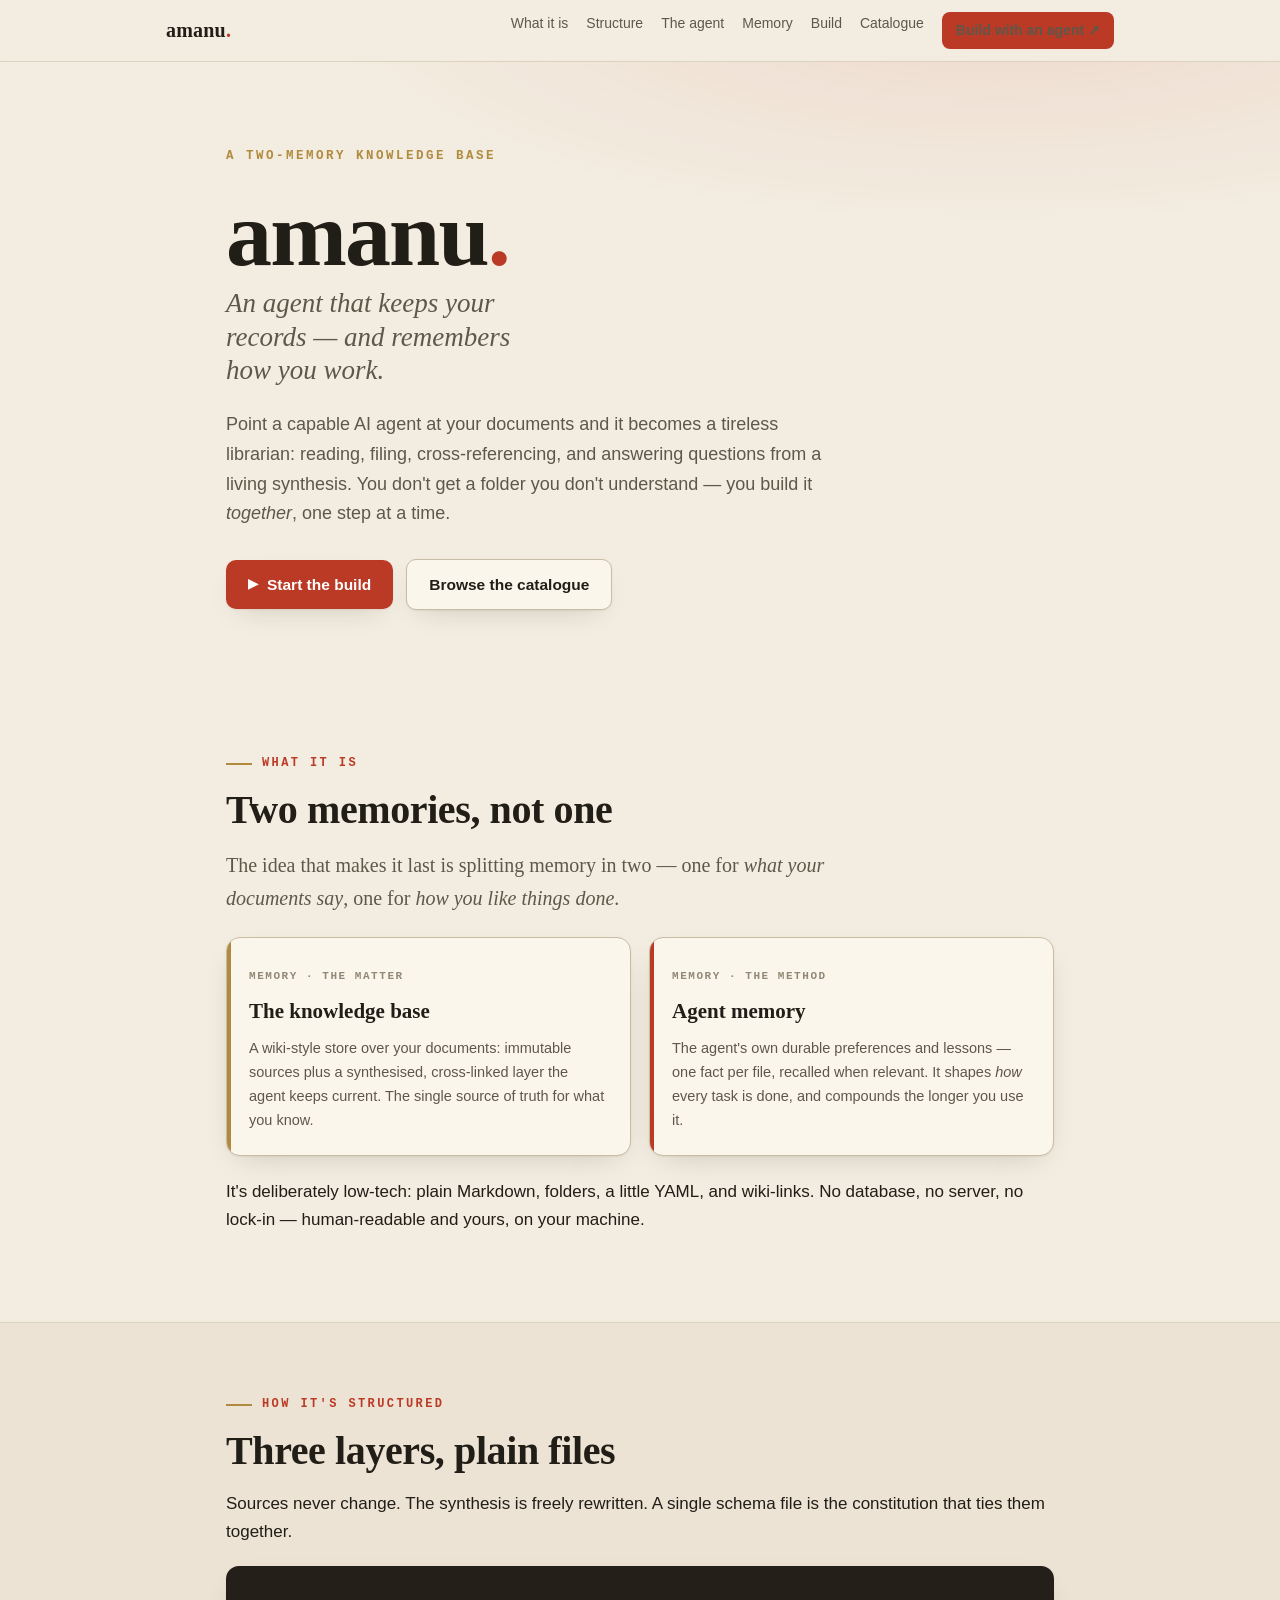
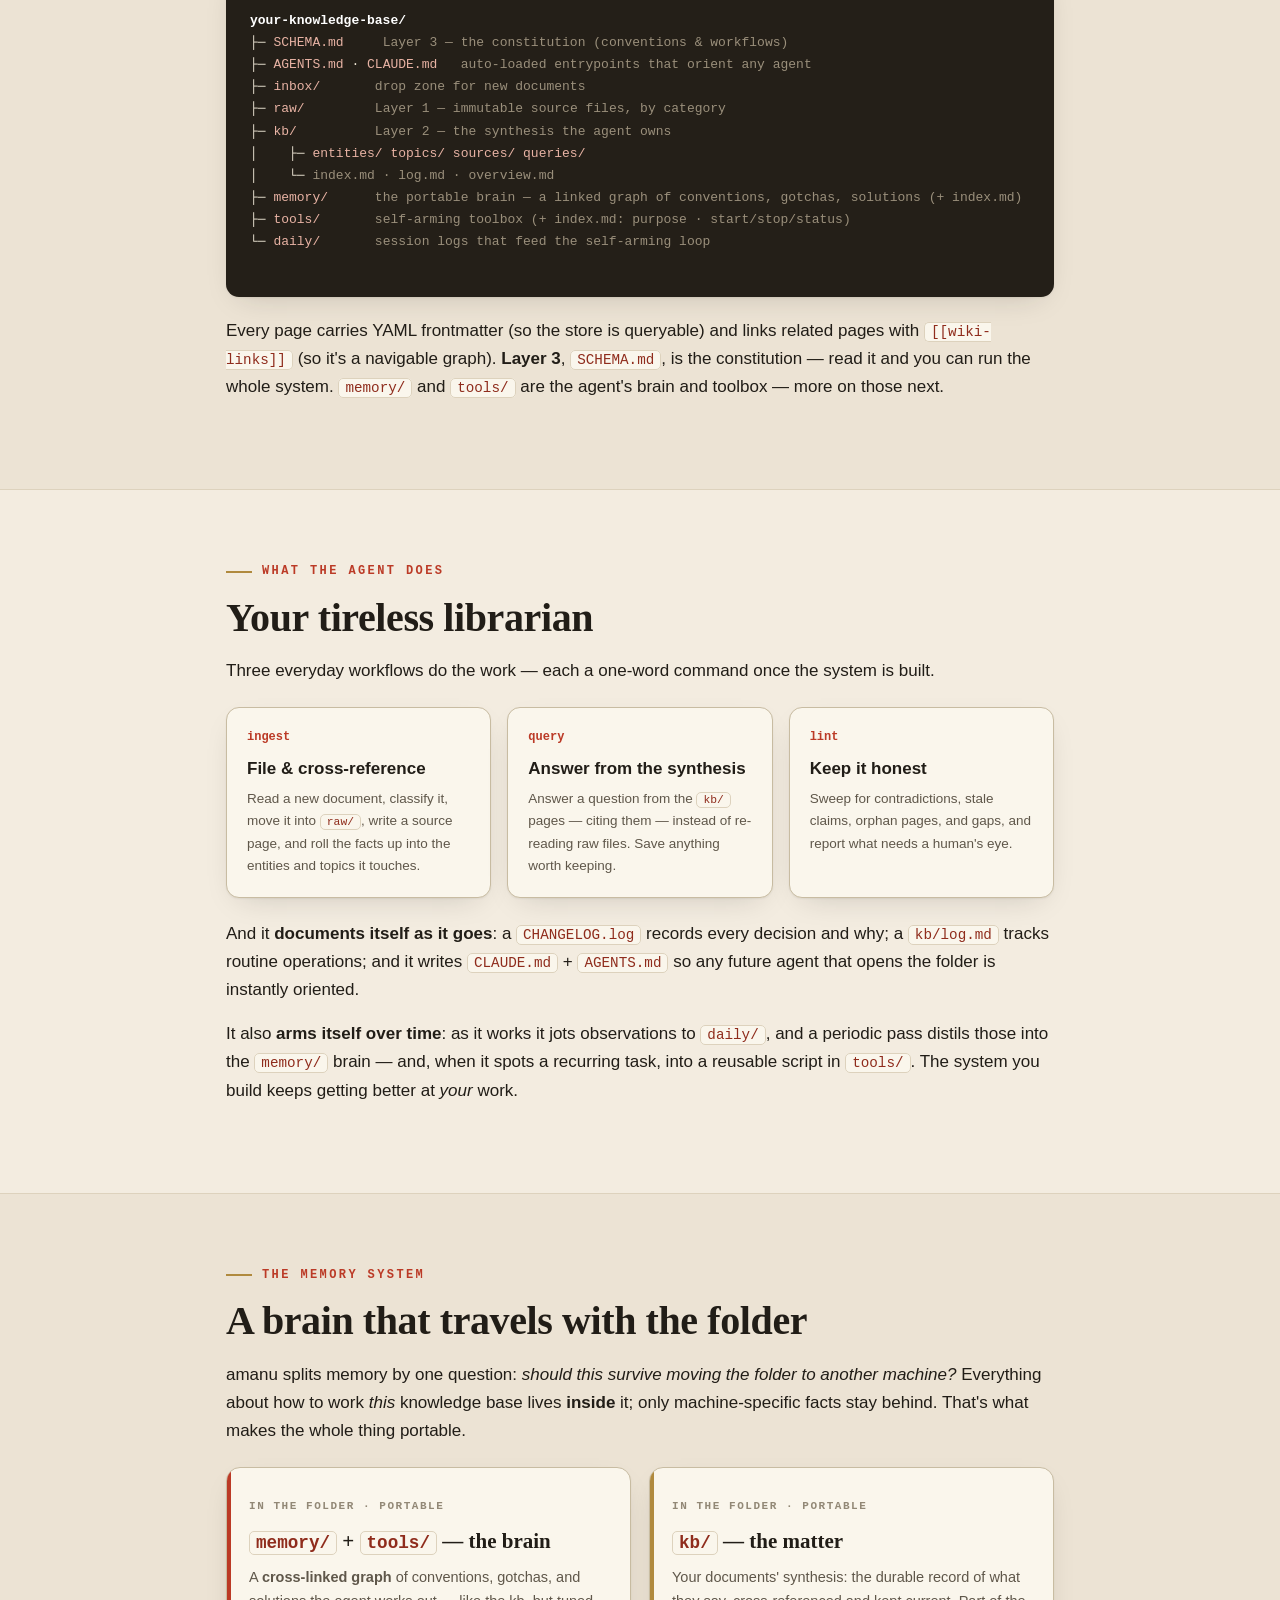
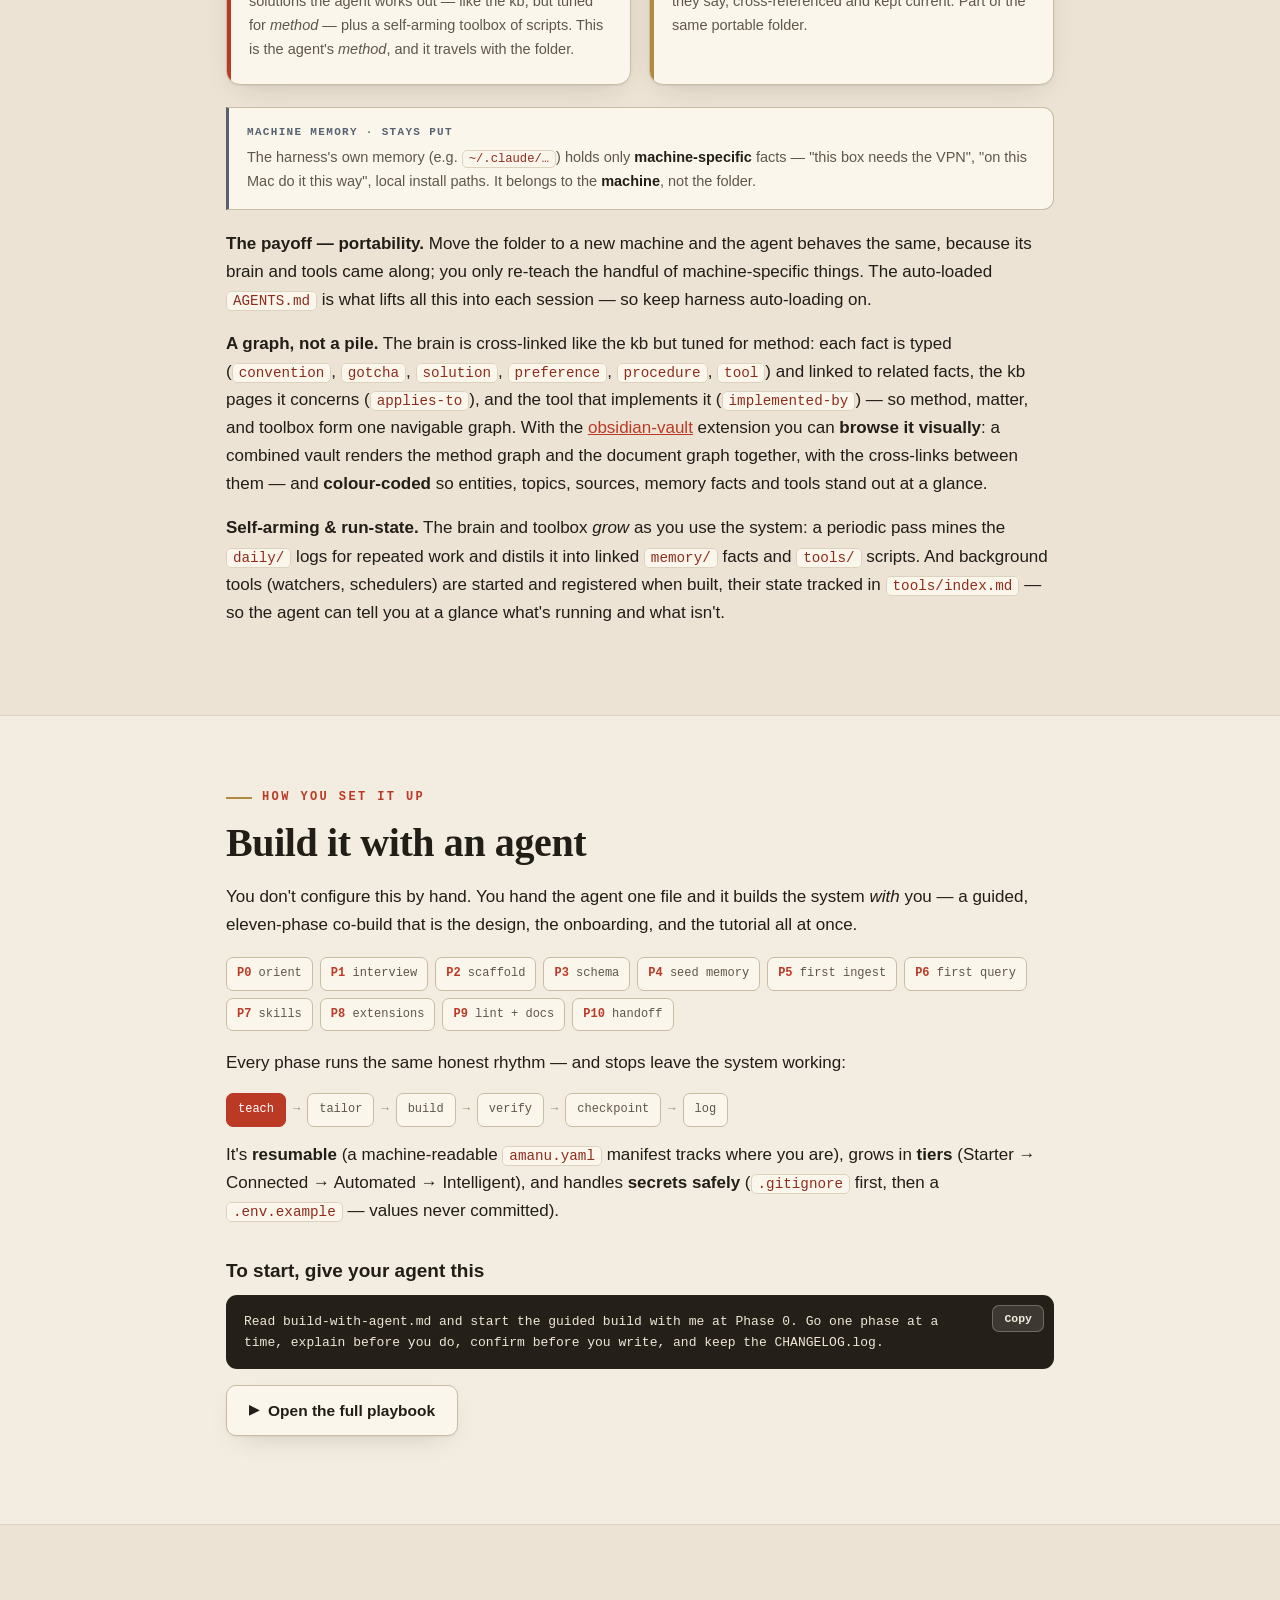
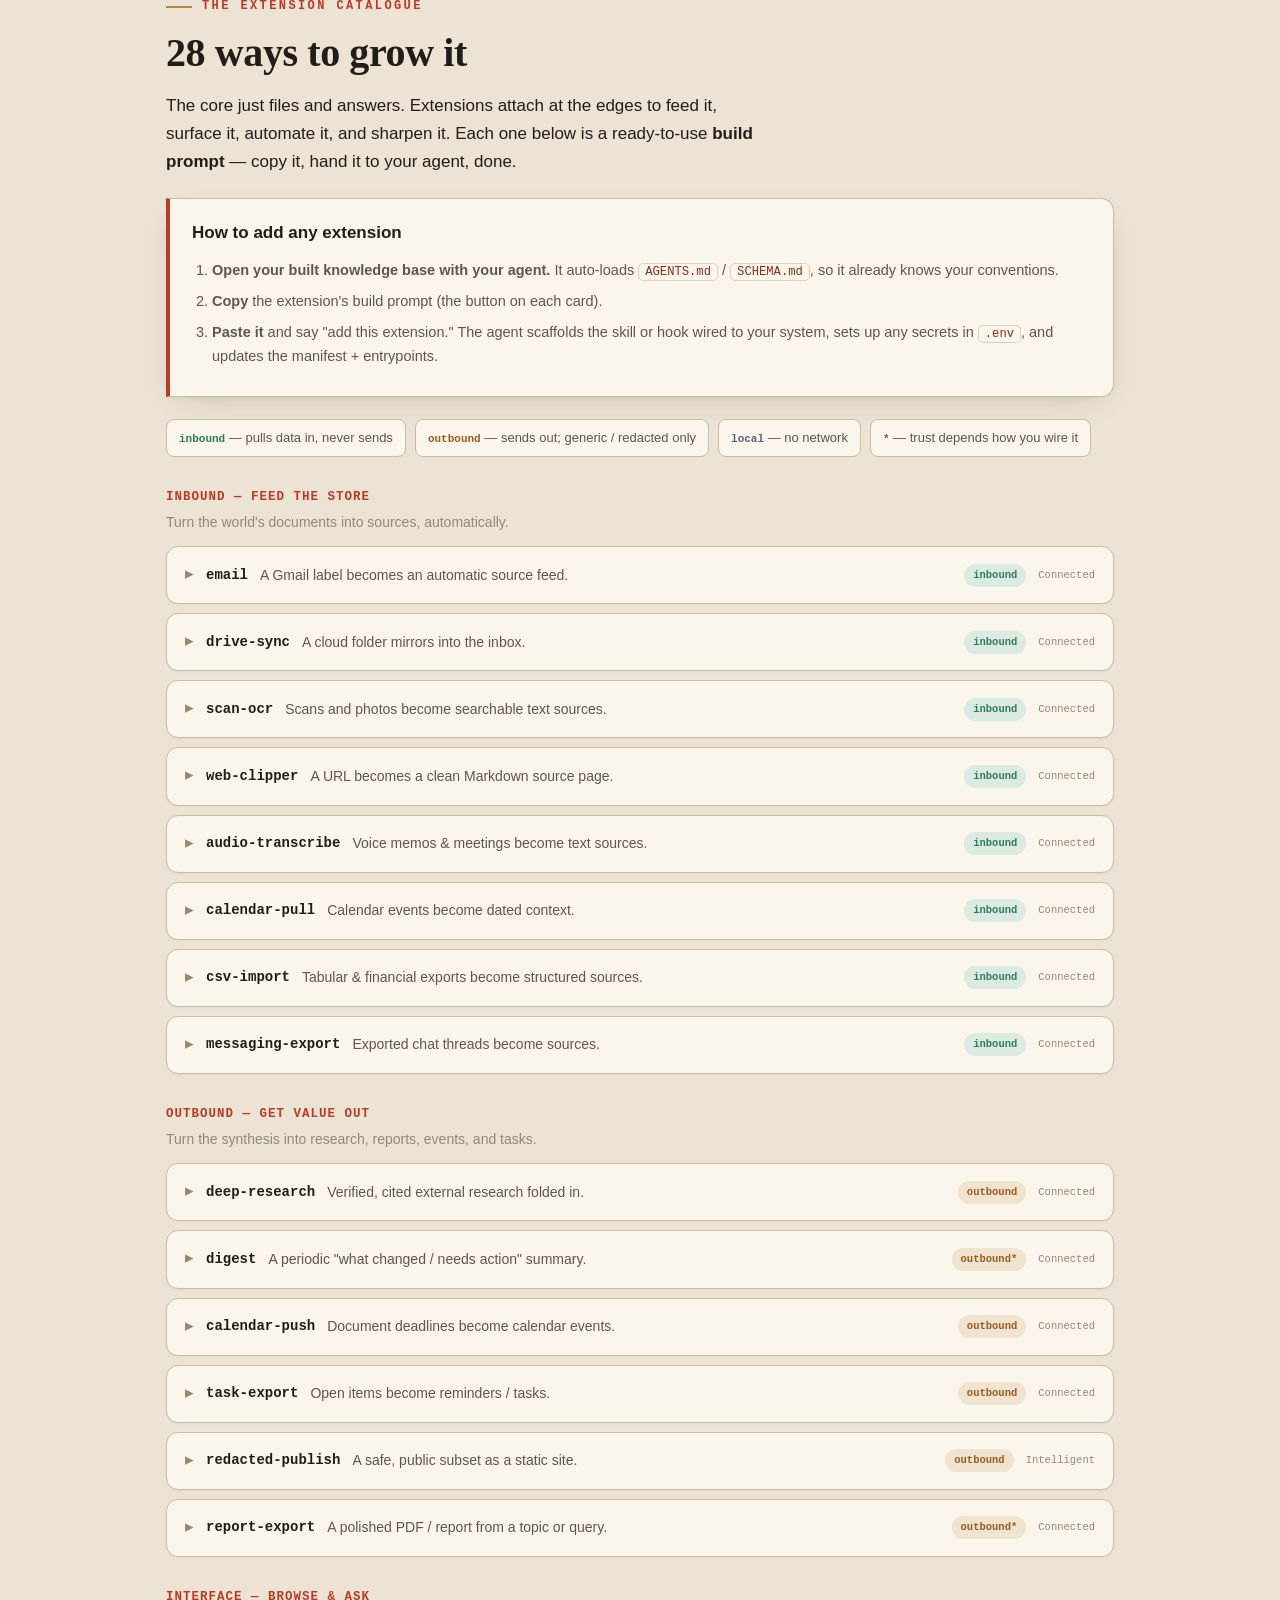
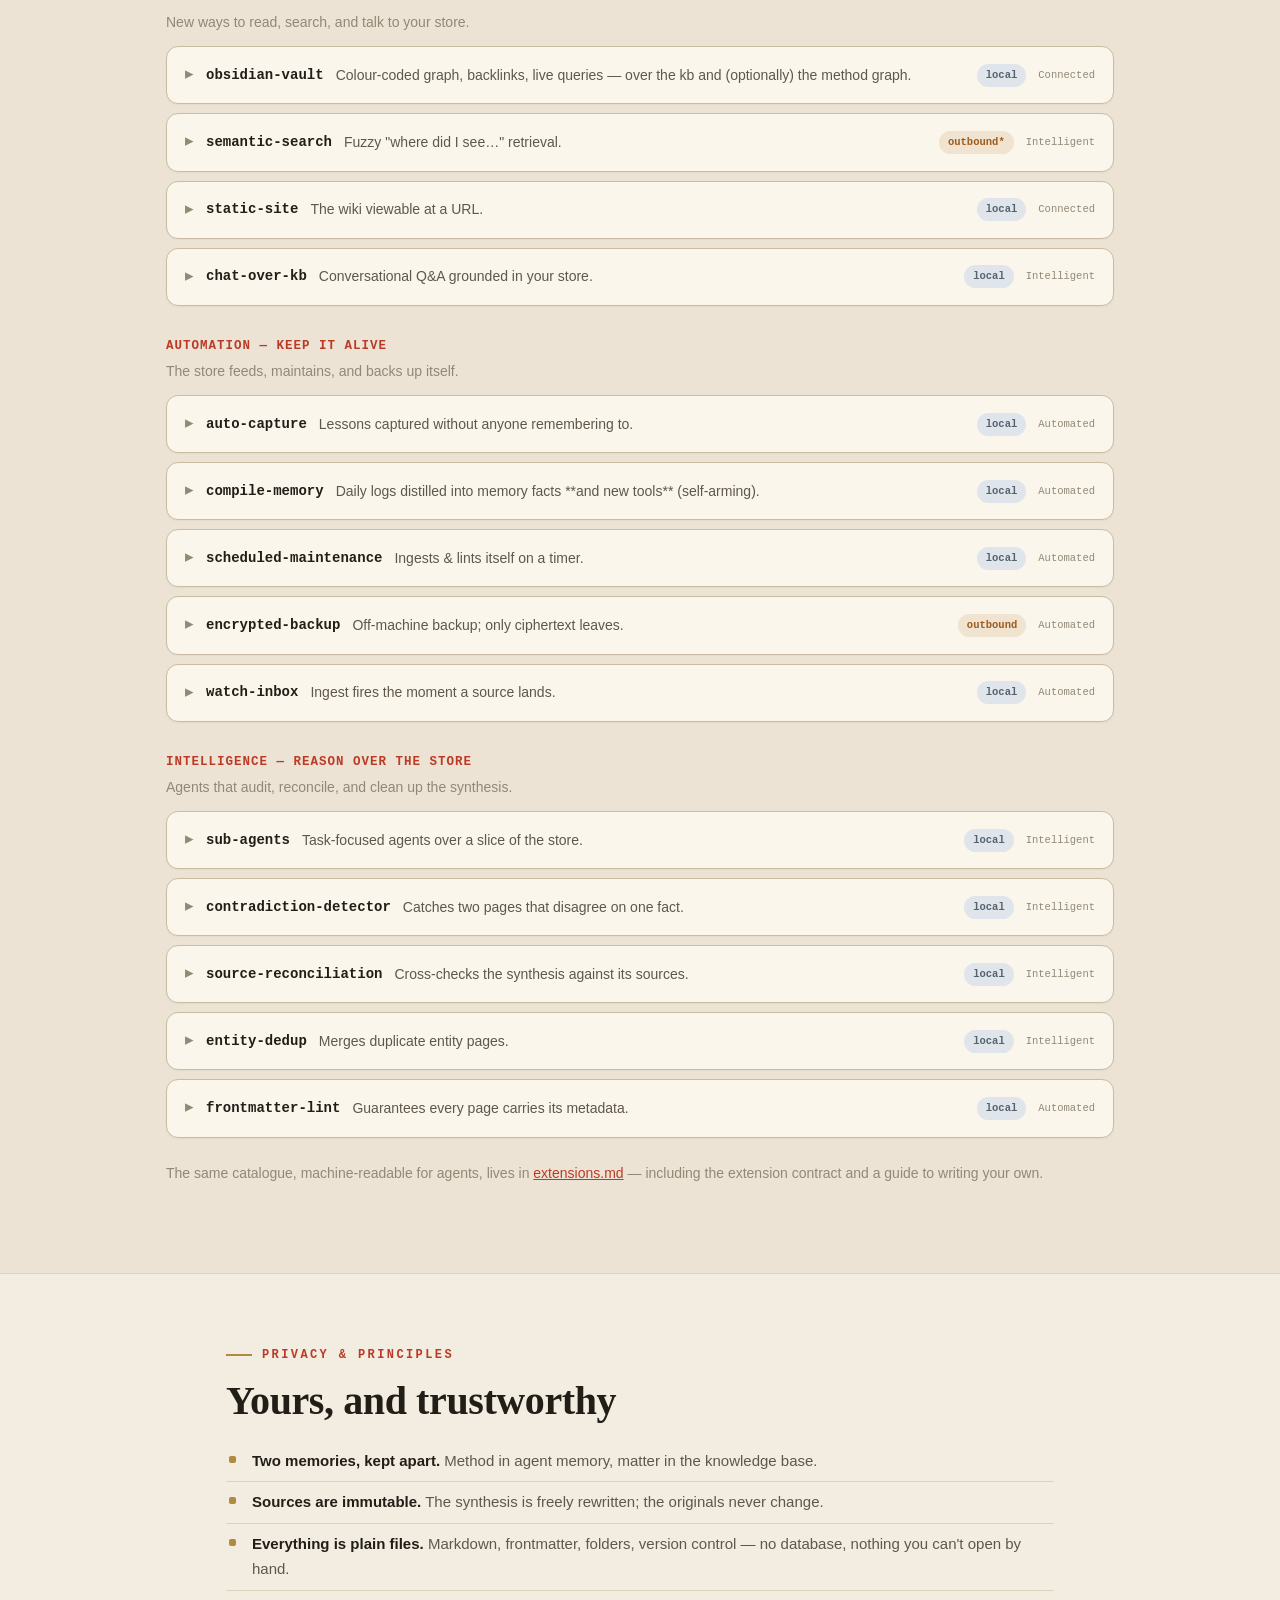
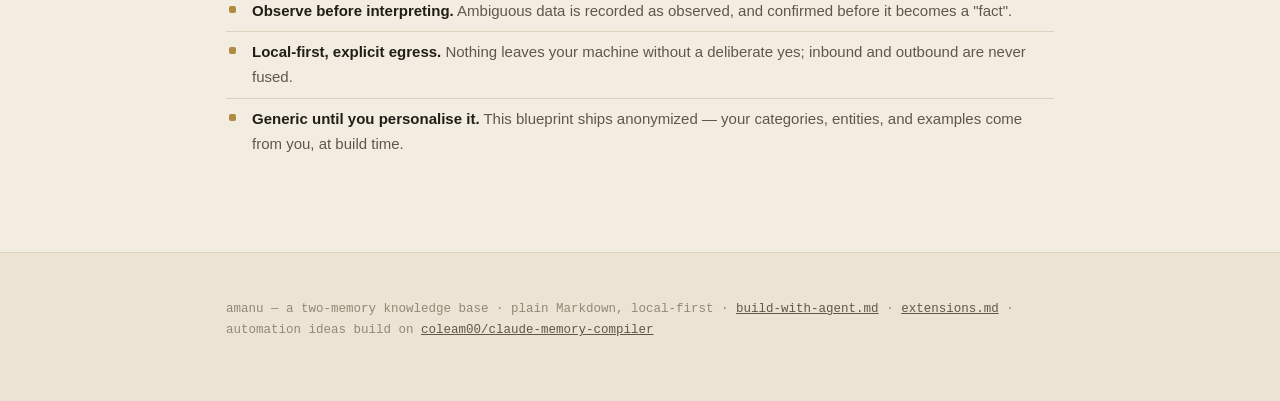
==== commit 01029ead: "obsidian-vault: colour-code the graph by node kind The extension now writes Obsidian graph colour gr" ====
--- a/knowledge-base-architecture.html
+++ b/knowledge-base-architecture.html
@@ -267,7 +267,7 @@
     </div>
     <div class="callout"><span class="lbl">Machine memory · stays put</span>The harness's own memory (e.g. <code>~/.claude/…</code>) holds only <b>machine-specific</b> facts — "this box needs the VPN", "on this Mac do it this way", local install paths. It belongs to the <b>machine</b>, not the folder.</div>
     <p><strong>The payoff — portability.</strong> Move the folder to a new machine and the agent behaves the same, because its brain and tools came along; you only re-teach the handful of machine-specific things. The auto-loaded <code>AGENTS.md</code> is what lifts all this into each session — so keep harness auto-loading on.</p>
-    <p><strong>A graph, not a pile.</strong> The brain is cross-linked like the kb but tuned for method: each fact is typed (<code>convention</code>, <code>gotcha</code>, <code>solution</code>, <code>preference</code>, <code>procedure</code>, <code>tool</code>) and linked to related facts, the kb pages it concerns (<code>applies-to</code>), and the tool that implements it (<code>implemented-by</code>) — so method, matter, and toolbox form one navigable graph. With the <a href="extensions.md">obsidian-vault</a> extension you can <strong>browse it visually</strong>: a combined vault renders the method graph and the document graph together, with the cross-links between them.</p>
+    <p><strong>A graph, not a pile.</strong> The brain is cross-linked like the kb but tuned for method: each fact is typed (<code>convention</code>, <code>gotcha</code>, <code>solution</code>, <code>preference</code>, <code>procedure</code>, <code>tool</code>) and linked to related facts, the kb pages it concerns (<code>applies-to</code>), and the tool that implements it (<code>implemented-by</code>) — so method, matter, and toolbox form one navigable graph. With the <a href="extensions.md">obsidian-vault</a> extension you can <strong>browse it visually</strong>: a combined vault renders the method graph and the document graph together, with the cross-links between them — and <strong>colour-coded</strong> so entities, topics, sources, memory facts and tools stand out at a glance.</p>
     <p><strong>Self-arming &amp; run-state.</strong> The brain and toolbox <em>grow</em> as you use the system: a periodic pass mines the <code>daily/</code> logs for repeated work and distils it into linked <code>memory/</code> facts and <code>tools/</code> scripts. And background tools (watchers, schedulers) are started and registered when built, their state tracked in <code>tools/index.md</code> — so the agent can tell you at a glance what's running and what isn't.</p>
   </div>
 </section>
@@ -399,9 +399,9 @@
       <p class="gh">Interface — browse &amp; ask</p>
       <p class="gd">New ways to read, search, and talk to your store.</p>
     </div>
-    <details class="ext"><summary><span class="caret">▸</span><span class="nm">obsidian-vault</span><span class="adds">Graph view, backlinks, live queries — over the kb and (optionally) the method graph.</span><span class="pill loc">local</span><span class="tier">Connected</span></summary>
+    <details class="ext"><summary><span class="caret">▸</span><span class="nm">obsidian-vault</span><span class="adds">Colour-coded graph, backlinks, live queries — over the kb and (optionally) the method graph.</span><span class="pill loc">local</span><span class="tier">Connected</span></summary>
       <div class="body"><p class="meta"><b>Needs:</b> Obsidian + Dataview plugin &nbsp;·&nbsp; <b>Secrets:</b> none.</p>
-      <div class="prompt"><button class="copy" onclick="amanuCopy(this)">Copy prompt</button><pre><code>Set up an Obsidian vault so I can browse my knowledge base — and, if I want, the method graph too. First ask me: whether to make a **documents-only** vault (just `kb/`) or a **combined** vault that also shows the portable brain (`memory/`) and toolbox (`tools/`) so the cross-links between method and matter render as one graph; which saved Dataview queries I want (for documents: sources by category, recent changes, open deadlines; and for a combined vault, for the brain too: facts by `type`, gotchas and their solutions, tools and what they implement); whether to add note templates; and whether I want a starting dashboard note. Then place the `.obsidian` config at the **correct single root** — for documents-only that's `kb/`; for a combined vault that's the knowledge-base root (the folder that contains `kb/` and `memory/`) — and **never nest it** in a sub-folder or put a second vault inside an existing one (that's what makes a vault show up empty). For a combined vault, set Obsidian's *Excluded files* to hide `raw/`, `.git`, `.env` and other non-note noise so the graph stays about the synthesis, the method graph, and their links. Enable Dataview, add the agreed queries and templates, and — if Obsidian is installed — register the vault so I can open it directly (add it to Obsidian's vault list, or hand me an `obsidian://open?path=…` link). Fully local — Obsidian only reads the Markdown already there. Verify by opening the vault and confirming it shows the **real content** (not an empty vault), that the graph renders the `[[wiki-links]]` — including, in a combined vault, a `memory/` fact linking to the `kb/` page it `applies-to` — and that one Dataview query returns rows.</code></pre></div>
+      <div class="prompt"><button class="copy" onclick="amanuCopy(this)">Copy prompt</button><pre><code>Set up an Obsidian vault so I can browse my knowledge base — and, if I want, the method graph too. First ask me: whether to make a **documents-only** vault (just `kb/`) or a **combined** vault that also shows the portable brain (`memory/`) and toolbox (`tools/`) so the cross-links between method and matter render as one graph; which saved Dataview queries I want (for documents: sources by category, recent changes, open deadlines; and for a combined vault, for the brain too: facts by `type`, gotchas and their solutions, tools and what they implement); whether to add note templates; and whether I want a starting dashboard note. Then place the `.obsidian` config at the **correct single root** — for documents-only that's `kb/`; for a combined vault that's the knowledge-base root (the folder that contains `kb/` and `memory/`) — and **never nest it** in a sub-folder or put a second vault inside an existing one (that's what makes a vault show up empty). For a combined vault, set Obsidian's *Excluded files* to hide `raw/`, `.git`, `.env` and other non-note noise so the graph stays about the synthesis, the method graph, and their links. Enable Dataview, add the agreed queries and templates. Also **colour the graph so the different node kinds stand out at a glance**: ask me for a palette (or use sensible defaults), then write Obsidian graph **colour groups** into `.obsidian/graph.json` — give `kb/` entities, topics and sources each their own colour, and in a combined vault colour the `memory/` facts by `type` (gotcha / convention / solution / preference / procedure) with `tools/` its own colour. Use `path:` queries (e.g. `path:kb/entities/`, `path:tools/`) as the reliable baseline, plus tag or property queries (e.g. `tag:#gotcha` or a `type` property) for finer memory typing; keep a small legend in the dashboard note so I remember which colour is which. Then — if Obsidian is installed — register the vault so I can open it directly (add it to Obsidian's vault list, or hand me an `obsidian://open?path=…` link). Fully local — Obsidian only reads the Markdown already there. Verify by opening the vault and confirming it shows the **real content** (not an empty vault), that the graph renders the `[[wiki-links]]` — including, in a combined vault, a `memory/` fact linking to the `kb/` page it `applies-to` — that one Dataview query returns rows, and that the graph is **colour-coded** so entities, topics, sources, memory facts and tools are visually distinct.</code></pre></div>
       <p class="trust">Trust — fully local.</p></div>
     </details>
     <details class="ext"><summary><span class="caret">▸</span><span class="nm">semantic-search</span><span class="adds">Fuzzy "where did I see…" retrieval.</span><span class="pill out">outbound*</span><span class="tier">Intelligent</span></summary>
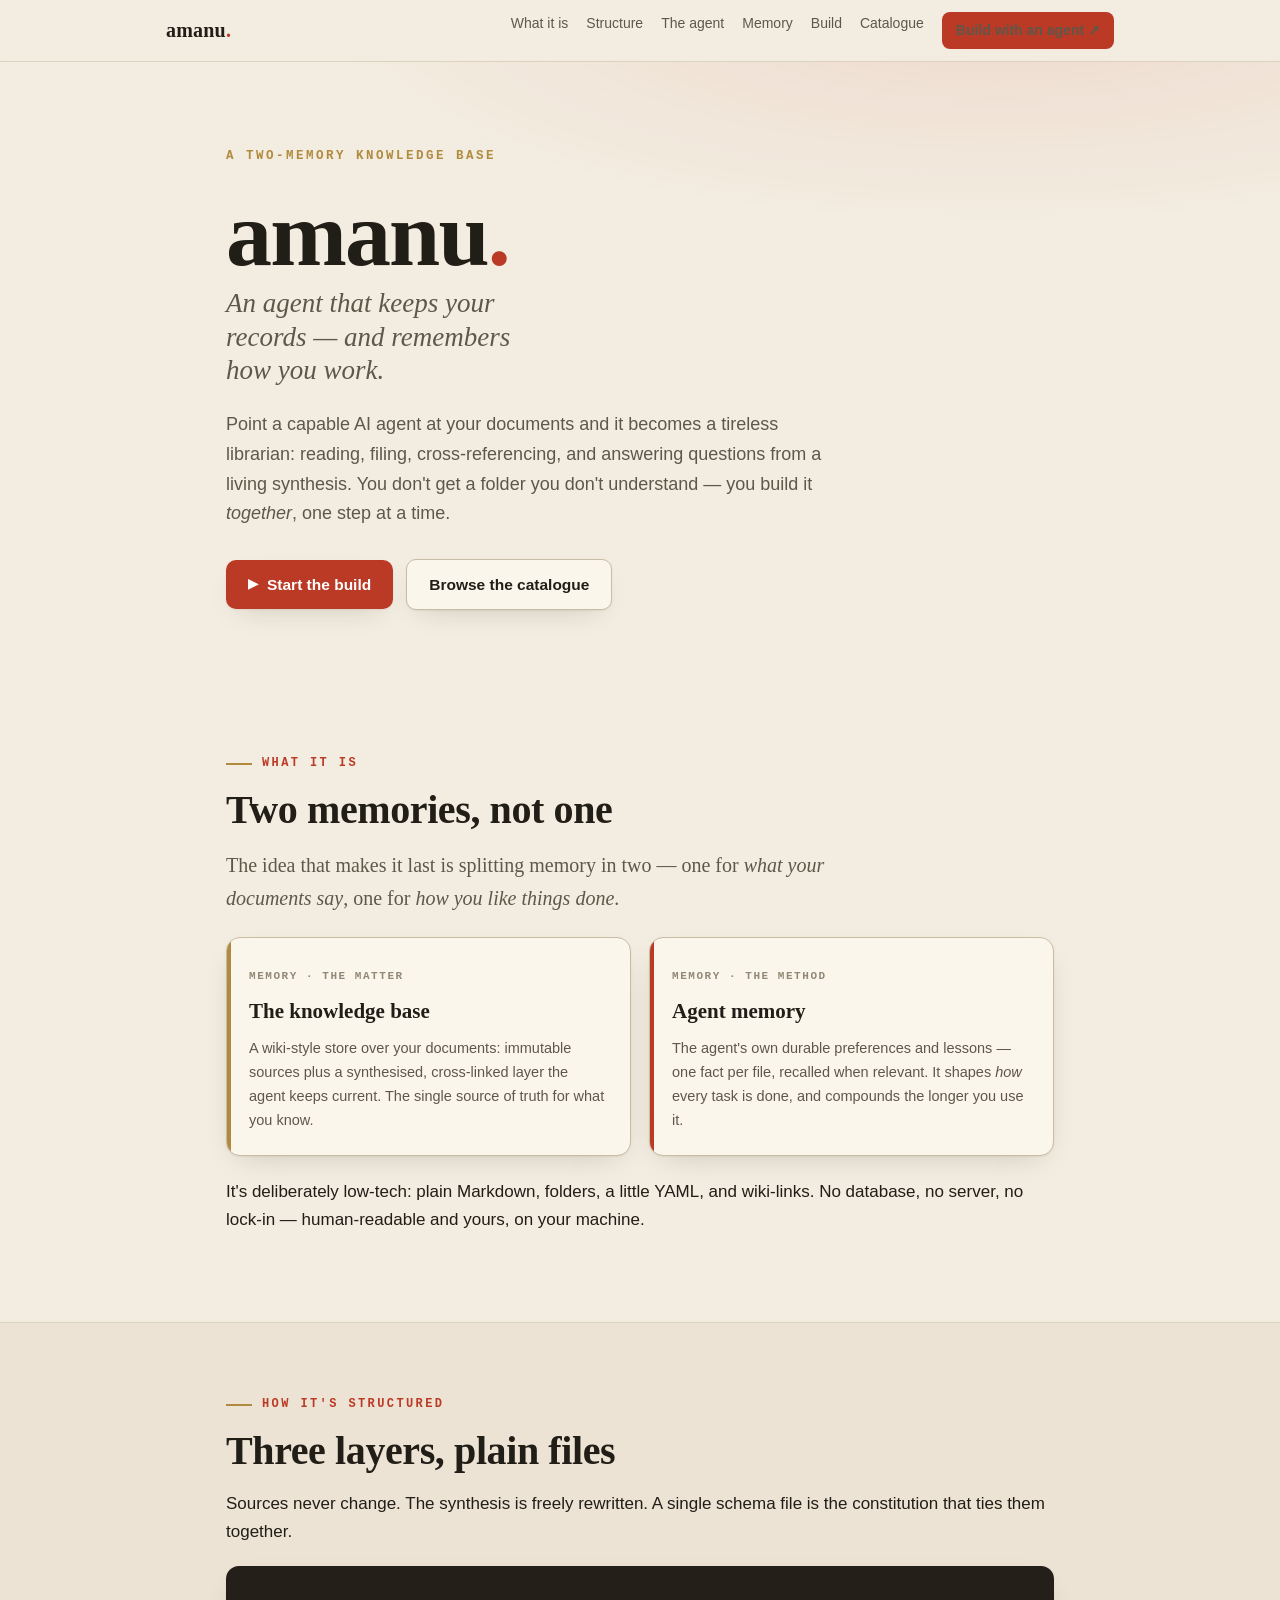
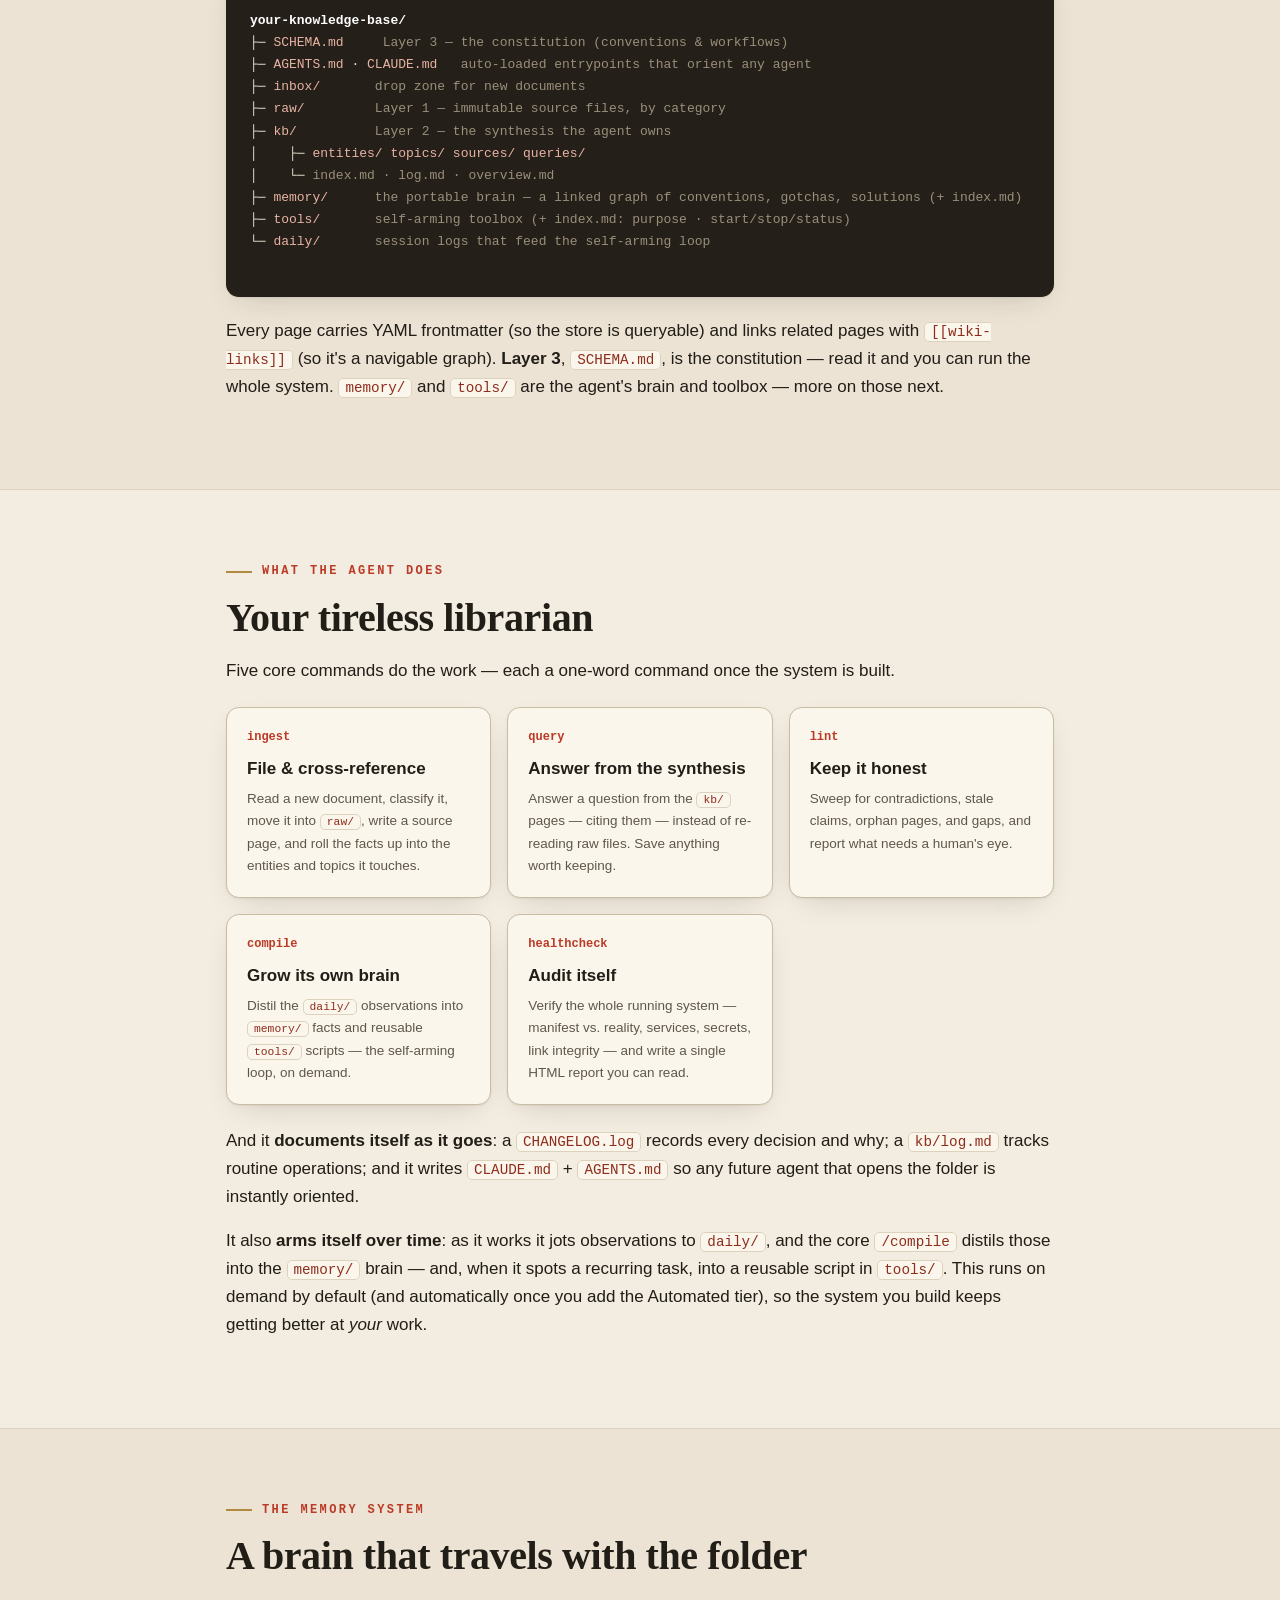
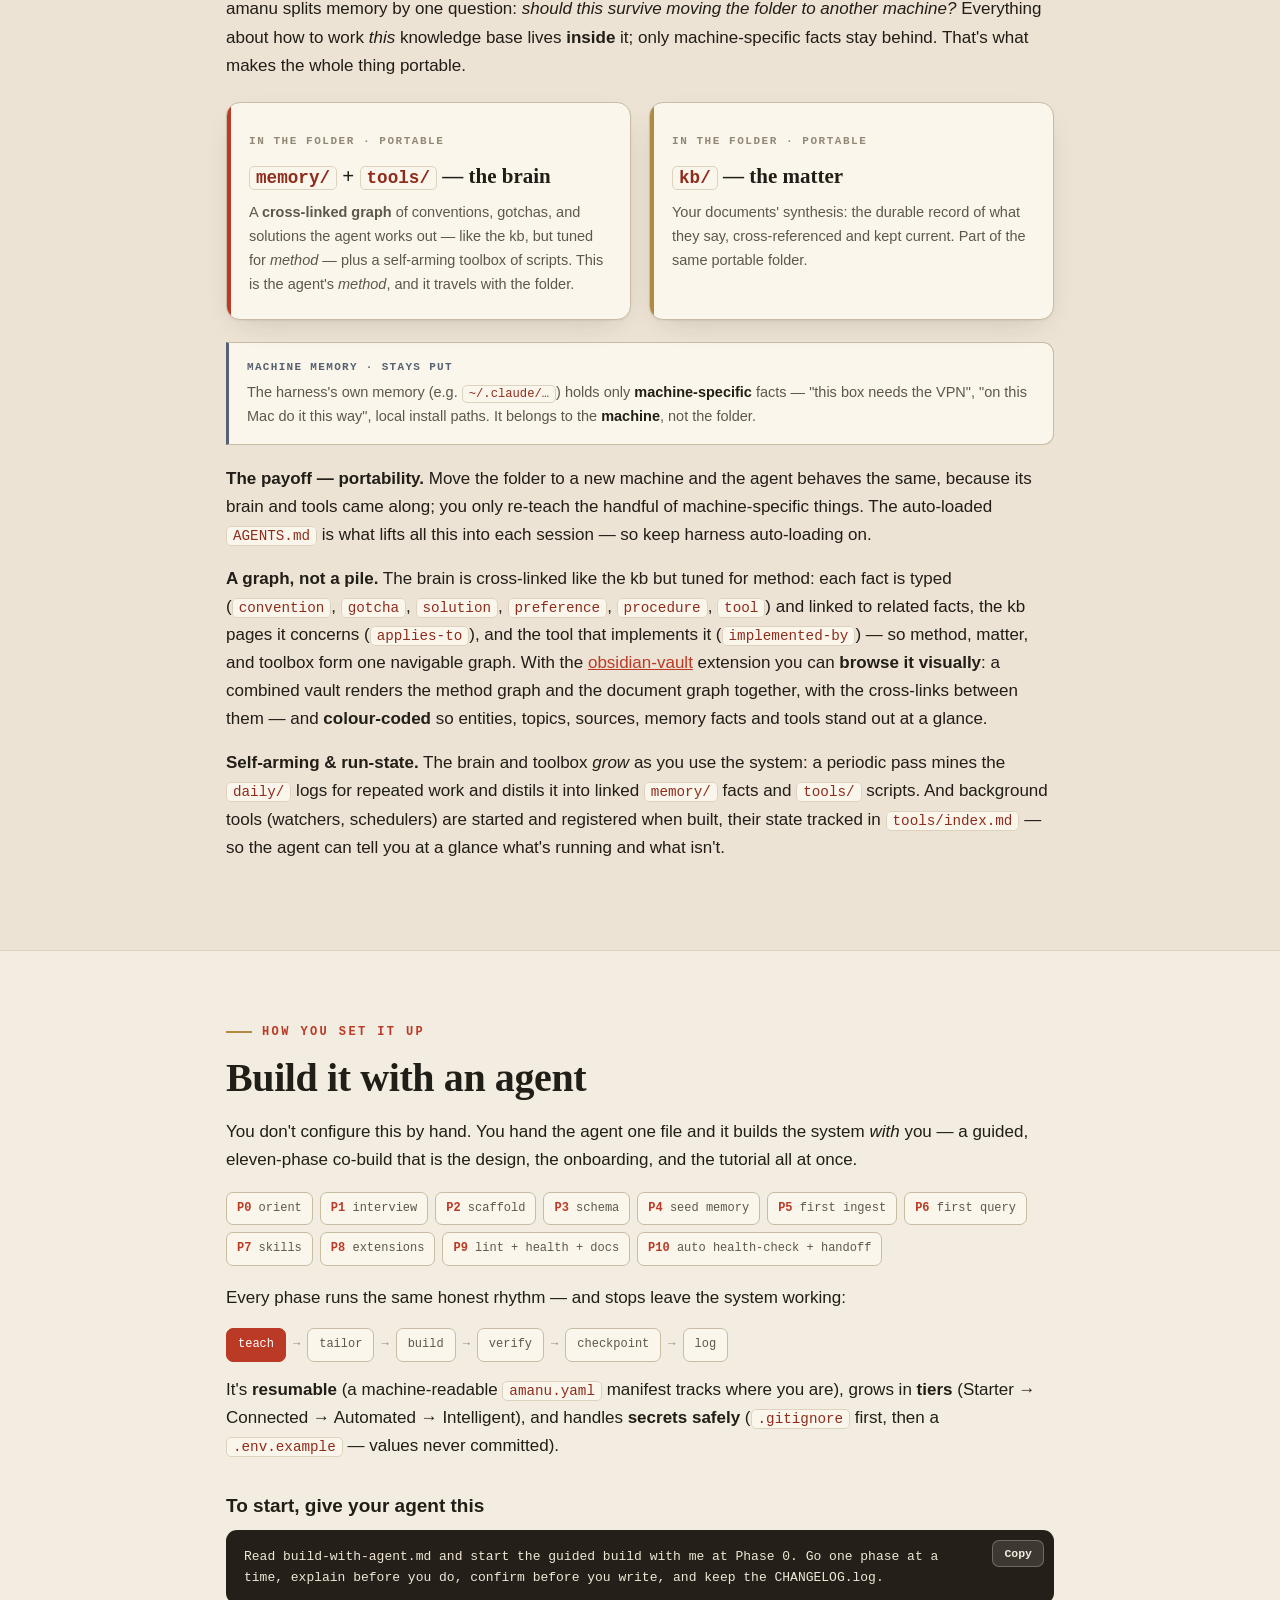
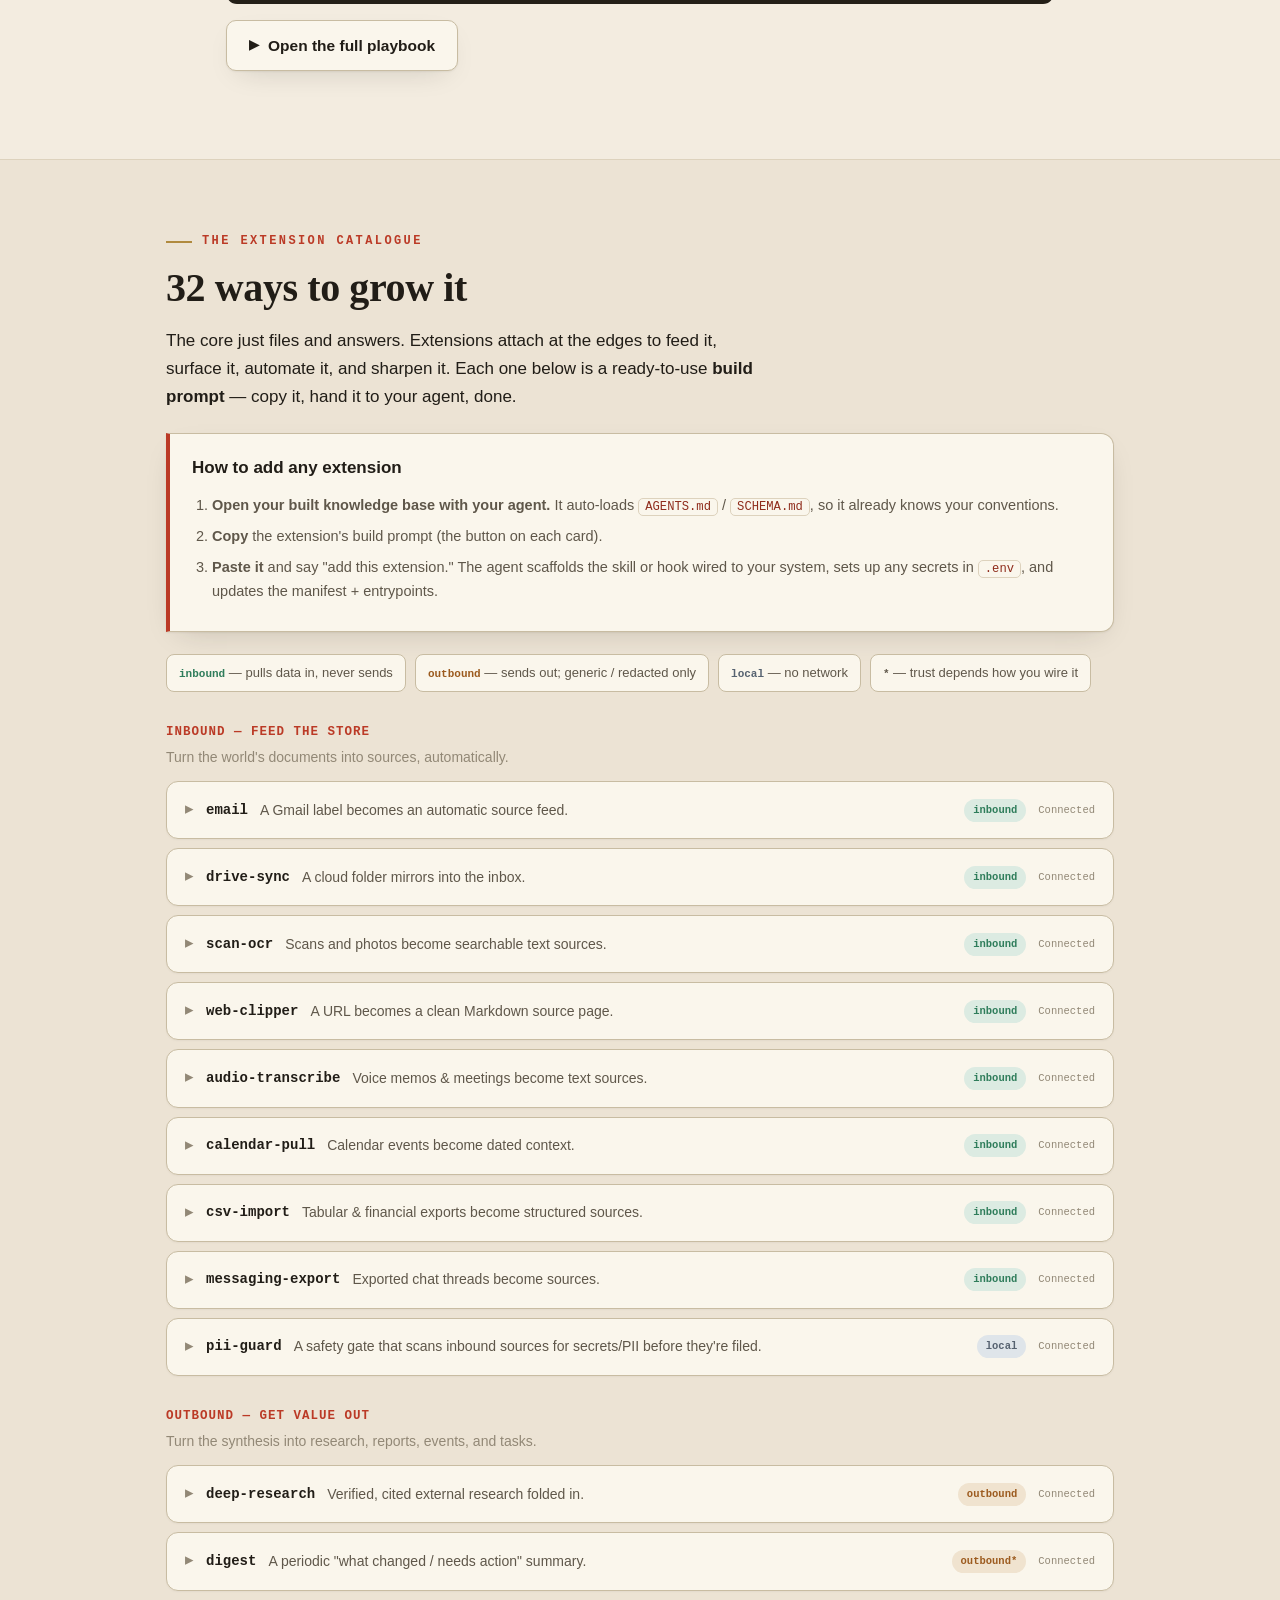
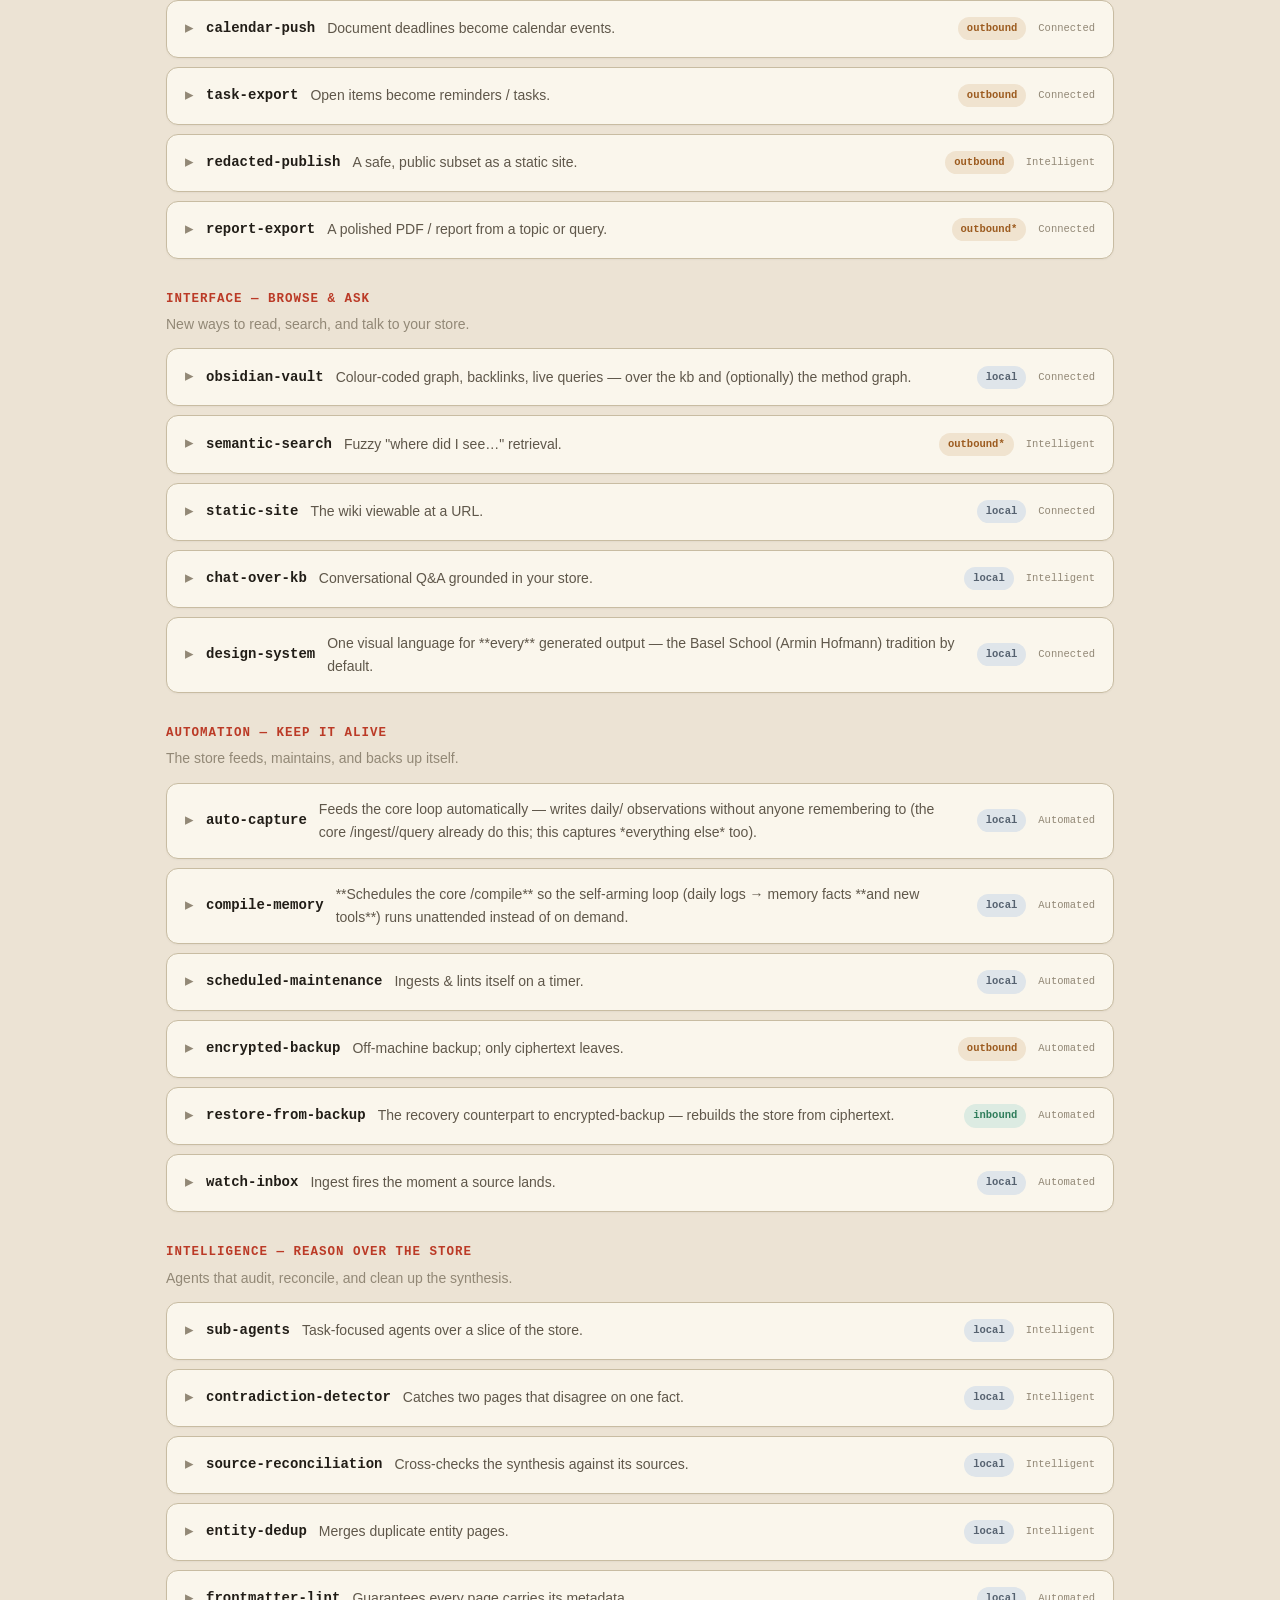
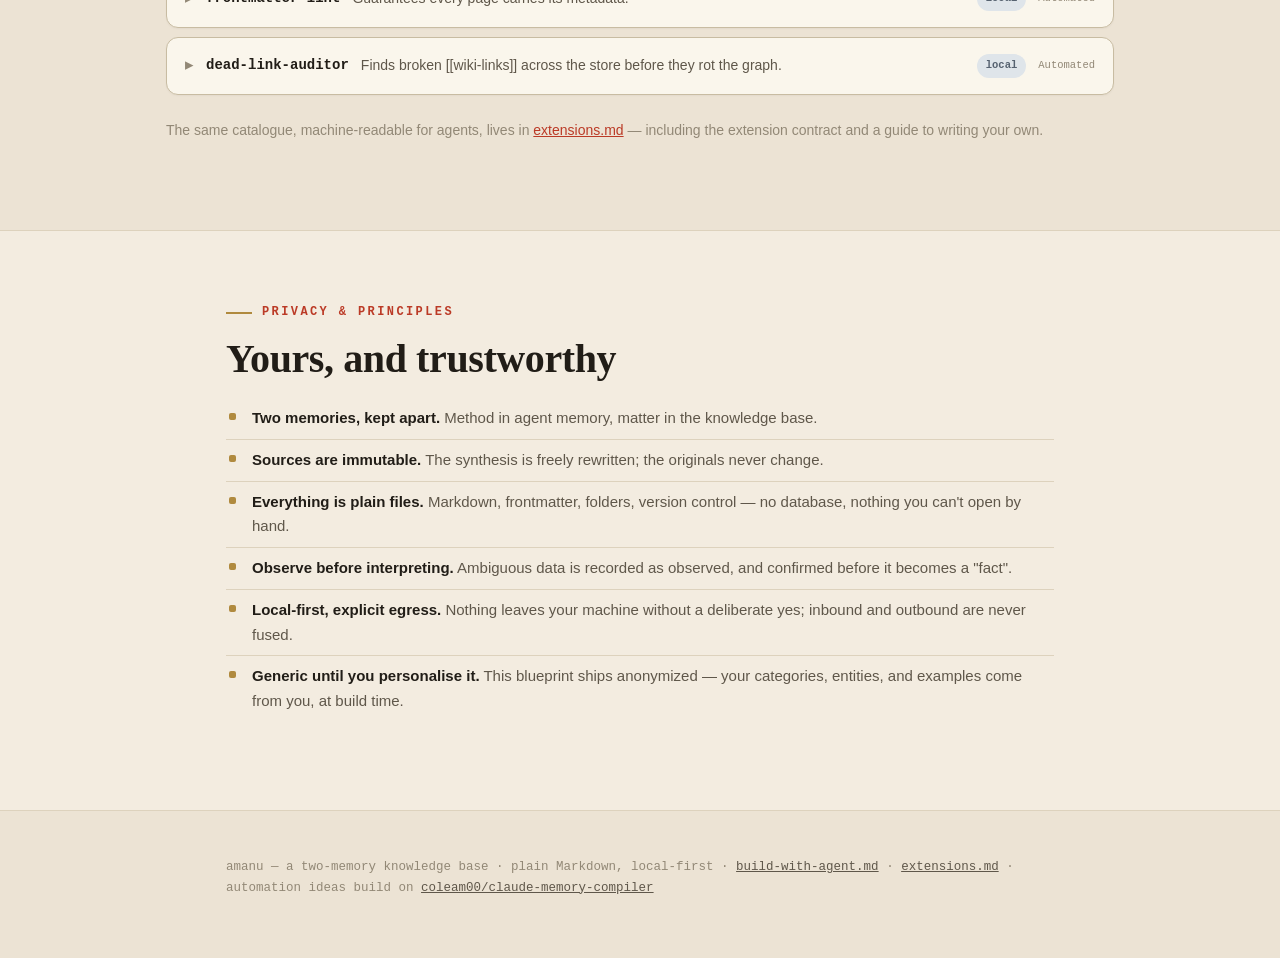
==== commit 9a52e2c8: "Harden build system: core compile/healthcheck loop, scheduler + design templates - Wire the self-arm" ====
--- a/knowledge-base-architecture.html
+++ b/knowledge-base-architecture.html
@@ -244,14 +244,16 @@
   <div class="wrap">
     <p class="kicker">What the agent does</p>
     <h2>Your tireless librarian</h2>
-    <p>Three everyday workflows do the work — each a one-word command once the system is built.</p>
+    <p>Five core commands do the work — each a one-word command once the system is built.</p>
     <div class="trio">
       <div class="do"><div class="n">ingest</div><h4>File &amp; cross-reference</h4><p>Read a new document, classify it, move it into <code>raw/</code>, write a source page, and roll the facts up into the entities and topics it touches.</p></div>
       <div class="do"><div class="n">query</div><h4>Answer from the synthesis</h4><p>Answer a question from the <code>kb/</code> pages — citing them — instead of re-reading raw files. Save anything worth keeping.</p></div>
       <div class="do"><div class="n">lint</div><h4>Keep it honest</h4><p>Sweep for contradictions, stale claims, orphan pages, and gaps, and report what needs a human's eye.</p></div>
+      <div class="do"><div class="n">compile</div><h4>Grow its own brain</h4><p>Distil the <code>daily/</code> observations into <code>memory/</code> facts and reusable <code>tools/</code> scripts — the self-arming loop, on demand.</p></div>
+      <div class="do"><div class="n">healthcheck</div><h4>Audit itself</h4><p>Verify the whole running system — manifest vs. reality, services, secrets, link integrity — and write a single HTML report you can read.</p></div>
     </div>
     <p>And it <strong>documents itself as it goes</strong>: a <code>CHANGELOG.log</code> records every decision and why; a <code>kb/log.md</code> tracks routine operations; and it writes <code>CLAUDE.md</code> + <code>AGENTS.md</code> so any future agent that opens the folder is instantly oriented.</p>
-    <p>It also <strong>arms itself over time</strong>: as it works it jots observations to <code>daily/</code>, and a periodic pass distils those into the <code>memory/</code> brain — and, when it spots a recurring task, into a reusable script in <code>tools/</code>. The system you build keeps getting better at <em>your</em> work.</p>
+    <p>It also <strong>arms itself over time</strong>: as it works it jots observations to <code>daily/</code>, and the core <code>/compile</code> distils those into the <code>memory/</code> brain — and, when it spots a recurring task, into a reusable script in <code>tools/</code>. This runs on demand by default (and automatically once you add the Automated tier), so the system you build keeps getting better at <em>your</em> work.</p>
   </div>
 </section>
 
@@ -279,7 +281,7 @@
     <h2>Build it with an agent</h2>
     <p>You don't configure this by hand. You hand the agent one file and it builds the system <em>with</em> you — a guided, eleven-phase co-build that is the design, the onboarding, and the tutorial all at once.</p>
     <div class="chips">
-      <span class="chip"><b>P0</b> orient</span><span class="chip"><b>P1</b> interview</span><span class="chip"><b>P2</b> scaffold</span><span class="chip"><b>P3</b> schema</span><span class="chip"><b>P4</b> seed memory</span><span class="chip"><b>P5</b> first ingest</span><span class="chip"><b>P6</b> first query</span><span class="chip"><b>P7</b> skills</span><span class="chip"><b>P8</b> extensions</span><span class="chip"><b>P9</b> lint + docs</span><span class="chip"><b>P10</b> handoff</span>
+      <span class="chip"><b>P0</b> orient</span><span class="chip"><b>P1</b> interview</span><span class="chip"><b>P2</b> scaffold</span><span class="chip"><b>P3</b> schema</span><span class="chip"><b>P4</b> seed memory</span><span class="chip"><b>P5</b> first ingest</span><span class="chip"><b>P6</b> first query</span><span class="chip"><b>P7</b> skills</span><span class="chip"><b>P8</b> extensions</span><span class="chip"><b>P9</b> lint + health + docs</span><span class="chip"><b>P10</b> auto health-check + handoff</span>
     </div>
     <p>Every phase runs the same honest rhythm — and stops leave the system working:</p>
     <div class="loop"><span class="b hl">teach</span><span class="ar">→</span><span class="b">tailor</span><span class="ar">→</span><span class="b">build</span><span class="ar">→</span><span class="b">verify</span><span class="ar">→</span><span class="b">checkpoint</span><span class="ar">→</span><span class="b">log</span></div>
@@ -297,7 +299,7 @@
 <section class="band alt" id="catalogue">
   <div class="wrap-wide">
     <p class="kicker">The extension catalogue</p>
-    <h2>28 ways to grow it</h2>
+    <h2>32 ways to grow it</h2>
     <p style="max-width:64ch">The core just files and answers. Extensions attach at the edges to feed it, surface it, automate it, and sharpen it. Each one below is a ready-to-use <strong>build prompt</strong> — copy it, hand it to your agent, done.</p>
 
     <div class="usage">
@@ -322,76 +324,81 @@
       <p class="gd">Turn the world's documents into sources, automatically.</p>
     </div>
     <details class="ext"><summary><span class="caret">▸</span><span class="nm">email</span><span class="adds">A Gmail label becomes an automatic source feed.</span><span class="pill in">inbound</span><span class="tier">Connected</span></summary>
-      <div class="body"><p class="meta"><b>Needs:</b> gog (Google Workspace CLI) &nbsp;·&nbsp; <b>Secrets:</b> none — gog uses its own OAuth login.</p>
+      <div class="body"><p class="meta"><b>Invoke:</b> `/ingest-email` &nbsp;·&nbsp; <b>Needs:</b> gog (Google Workspace CLI) &nbsp;·&nbsp; <b>Secrets:</b> none — gog uses its own OAuth login.</p>
       <div class="prompt"><button class="copy" onclick="amanuCopy(this)">Copy prompt</button><pre><code>Create an `ingest-email` skill, wired to my SCHEMA.md, that turns a Gmail label into an automatic source feed. First ask me: which label marks messages to ingest (suggest `ingest-pending`); whether to file the message body as its own source page or only the attachments; and what to do with a message once handled — relabel it (suggest `ingest-done`), archive it, or leave it. Then, for each matching message oldest-first, write the body to `kb/sources/` with sender, subject and date in frontmatter, download every attachment into `inbox/`, run `/ingest` over the new files, and apply the agreed post-step. Use `gog` (its own OAuth login — no API key). Keep it pull-only (never reply, forward, or send), idempotent (record processed message IDs and skip anything already handled), and resilient (on any failure leave the message's label untouched so the next run retries it). Before processing the batch, show me the first message it would file and confirm; verify by running once and opening the resulting source page together.</code></pre></div>
       <p class="trust">Trust — never sends, replies, or forwards.</p></div>
     </details>
     <details class="ext"><summary><span class="caret">▸</span><span class="nm">drive-sync</span><span class="adds">A cloud folder mirrors into the inbox.</span><span class="pill in">inbound</span><span class="tier">Connected</span></summary>
-      <div class="body"><p class="meta"><b>Needs:</b> gog (Drive) or rclone &nbsp;·&nbsp; <b>Secrets:</b> none for gog; rclone keeps its own config (out of git).</p>
+      <div class="body"><p class="meta"><b>Invoke:</b> `/sync-drive` &nbsp;·&nbsp; <b>Needs:</b> gog (Drive) or rclone &nbsp;·&nbsp; <b>Secrets:</b> none for gog; rclone keeps its own config (out of git).</p>
       <div class="prompt"><button class="copy" onclick="amanuCopy(this)">Copy prompt</button><pre><code>Create a `sync-drive` skill (or watch hook), wired to my SCHEMA.md, that mirrors a cloud folder into `inbox/`. First ask me: which remote and folder to watch; whether to use `gog` (Google Drive) or `rclone` (Dropbox, S3, others); whether to pull on demand or on a schedule; and whether to mirror sub-folders. Then pull new or changed files into `inbox/`, recording each remote file ID and version so re-runs skip unchanged files, and run `/ingest` over whatever arrived. Stay read-only on the remote — never upload or delete there. If you use `rclone`, keep its config file out of git. Verify by syncing once and showing me the files it brought in and the source pages `/ingest` produced.</code></pre></div>
       <p class="trust">Trust — read-only on the remote; never uploads.</p></div>
     </details>
     <details class="ext"><summary><span class="caret">▸</span><span class="nm">scan-ocr</span><span class="adds">Scans and photos become searchable text sources.</span><span class="pill in">inbound</span><span class="tier">Connected</span></summary>
-      <div class="body"><p class="meta"><b>Needs:</b> ocrmypdf / tesseract &nbsp;·&nbsp; <b>Secrets:</b> none.</p>
+      <div class="body"><p class="meta"><b>Invoke:</b> `scan-ocr` (pre-ingest step) &nbsp;·&nbsp; <b>Needs:</b> ocrmypdf / tesseract &nbsp;·&nbsp; <b>Secrets:</b> none.</p>
       <div class="prompt"><button class="copy" onclick="amanuCopy(this)">Copy prompt</button><pre><code>Create a `scan-ocr` step, wired to my SCHEMA.md, that makes scanned PDFs and photos searchable before they're ingested. First ask me: which OCR language(s) to use; whether to embed a text layer into the PDF or write a sidecar text file; and whether to keep the original image alongside the text. Then, for image and image-only PDF files landing in `inbox/`, run OCR locally (`ocrmypdf`/`tesseract`) to add the text, keep the original in `raw/`, and let `/ingest` read the now-text-bearing file. Skip files that already carry a text layer so re-runs are cheap. Everything stays on the machine — no network. Verify on one scanned document: show the extracted text and the resulting source page.</code></pre></div>
       <p class="trust">Trust — fully local.</p></div>
     </details>
     <details class="ext"><summary><span class="caret">▸</span><span class="nm">web-clipper</span><span class="adds">A URL becomes a clean Markdown source page.</span><span class="pill in">inbound</span><span class="tier">Connected</span></summary>
-      <div class="body"><p class="meta"><b>Needs:</b> a fetch tool + pandoc/readability &nbsp;·&nbsp; <b>Secrets:</b> none.</p>
+      <div class="body"><p class="meta"><b>Invoke:</b> `/clip` &nbsp;·&nbsp; <b>Needs:</b> a fetch tool + pandoc/readability &nbsp;·&nbsp; <b>Secrets:</b> none.</p>
       <div class="prompt"><button class="copy" onclick="amanuCopy(this)">Copy prompt</button><pre><code>Create a `clip` skill, wired to my SCHEMA.md, that turns a URL into a clean source page. First ask me: which category clipped pages belong to; whether to store the full article text or a short summary plus the link; and how to tag them. Then fetch the page, extract the main readable content (readability/`pandoc`), convert it to Markdown, and write it to `kb/sources/` with `source_url`, title, author and fetch-date in frontmatter, linking any entities or topics it mentions. De-duplicate by URL so re-clipping updates rather than duplicates. Only the public URL is fetched — no private content leaves the machine. Verify by clipping one URL and reviewing the page together.</code></pre></div>
       <p class="trust">Trust — fetches public pages only; no private data leaves.</p></div>
     </details>
     <details class="ext"><summary><span class="caret">▸</span><span class="nm">audio-transcribe</span><span class="adds">Voice memos &amp; meetings become text sources.</span><span class="pill in">inbound</span><span class="tier">Connected</span></summary>
-      <div class="body"><p class="meta"><b>Needs:</b> a transcription tool (e.g. whisper) &nbsp;·&nbsp; <b>Secrets:</b> none if local; an API key if hosted.</p>
+      <div class="body"><p class="meta"><b>Invoke:</b> `/transcribe` &nbsp;·&nbsp; <b>Needs:</b> a transcription tool (e.g. whisper) &nbsp;·&nbsp; <b>Secrets:</b> none if local; TRANSCRIBE_API_KEY if hosted.</p>
       <div class="prompt"><button class="copy" onclick="amanuCopy(this)">Copy prompt</button><pre><code>Create a `transcribe` step, wired to my SCHEMA.md, that turns audio into text sources. First ask me — and flag the privacy trade-off — whether to use a local model (e.g. `whisper`, nothing leaves the machine) or a hosted one (which sends audio to an API and needs a key); the spoken language; and whether to attempt speaker labels. Then transcribe audio files arriving in `inbox/`, write the transcript to `kb/sources/` with date and duration in frontmatter, keep the original audio in `raw/`, and link the people and topics it concerns. Skip already-transcribed files. Default to the local model; if I choose a hosted one, store its key in `.env` and confirm before sending anything. Verify on one clip: show the transcript and its source page.</code></pre></div>
       <p class="trust">Trust — prefer a local model to keep audio on-machine.</p></div>
     </details>
     <details class="ext"><summary><span class="caret">▸</span><span class="nm">calendar-pull</span><span class="adds">Calendar events become dated context.</span><span class="pill in">inbound</span><span class="tier">Connected</span></summary>
-      <div class="body"><p class="meta"><b>Needs:</b> gog (Calendar) &nbsp;·&nbsp; <b>Secrets:</b> none.</p>
+      <div class="body"><p class="meta"><b>Invoke:</b> `/pull-calendar` &nbsp;·&nbsp; <b>Needs:</b> gog (Calendar) &nbsp;·&nbsp; <b>Secrets:</b> none.</p>
       <div class="prompt"><button class="copy" onclick="amanuCopy(this)">Copy prompt</button><pre><code>Create a `pull-calendar` skill, wired to my SCHEMA.md, that brings calendar events in as dated context. First ask me: which calendar(s) to read; the date window (e.g. the next 30 days, or a fixed range); and whether to import all events or only those matching a keyword. Then read events read-only via `gog`, write each as a dated note/source page with start, end, location and attendees in frontmatter, and link the entities they involve. Key each page by event ID so re-runs update rather than duplicate. Read-only — it never creates or edits events. Verify on the chosen window: show the events it imported and one resulting page.</code></pre></div>
       <p class="trust">Trust — read-only.</p></div>
     </details>
     <details class="ext"><summary><span class="caret">▸</span><span class="nm">csv-import</span><span class="adds">Tabular &amp; financial exports become structured sources.</span><span class="pill in">inbound</span><span class="tier">Connected</span></summary>
-      <div class="body"><p class="meta"><b>Needs:</b> a CSV parser (built-in) &nbsp;·&nbsp; <b>Secrets:</b> none.</p>
+      <div class="body"><p class="meta"><b>Invoke:</b> `/import-csv` &nbsp;·&nbsp; <b>Needs:</b> a CSV parser (built-in) &nbsp;·&nbsp; <b>Secrets:</b> none.</p>
       <div class="prompt"><button class="copy" onclick="amanuCopy(this)">Copy prompt</button><pre><code>Create an `import-csv` skill, wired to my SCHEMA.md, that turns spreadsheets and CSV/financial exports into structured sources. First ask me: which category these belong to; the delimiter and encoding if non-standard; which columns map to which fields (show me the detected header row and let me confirm the mapping); and whether each row becomes a line item or the whole file becomes one table page. Then parse the file from `inbox/` into a normalized table page under `kb/sources/` with the mapping recorded in frontmatter. Crucially, never infer what a transaction or value means — record only what is observable and ask me before drawing any conclusion. Flag any apparent account numbers, IBANs or secrets for me to review rather than storing them silently. Verify on one file: show the parsed table and the column mapping.</code></pre></div>
       <p class="trust">Trust — local; flag any secrets/account numbers for the user.</p></div>
     </details>
     <details class="ext"><summary><span class="caret">▸</span><span class="nm">messaging-export</span><span class="adds">Exported chat threads become sources.</span><span class="pill in">inbound</span><span class="tier">Connected</span></summary>
-      <div class="body"><p class="meta"><b>Needs:</b> the platform's export + a parser &nbsp;·&nbsp; <b>Secrets:</b> none.</p>
+      <div class="body"><p class="meta"><b>Invoke:</b> `/import-chat` &nbsp;·&nbsp; <b>Needs:</b> the platform's export + a parser &nbsp;·&nbsp; <b>Secrets:</b> none.</p>
       <div class="prompt"><button class="copy" onclick="amanuCopy(this)">Copy prompt</button><pre><code>Create an `import-chat` skill, wired to my SCHEMA.md, that turns an exported chat archive (Signal, Telegram, WhatsApp, …) into sources. First ask me: which platform and export format it is; whether to import the whole thread as one page, or split by day or by conversation; and any redaction rules (names, numbers, anything to drop). Then parse the archive from `inbox/` into dated `kb/sources/` page(s) with participants and date-range in frontmatter, applying the redactions before anything is written to disk. Treat the content as sensitive and keep it fully local. Verify on one export: show the parsed page and confirm the redactions held.</code></pre></div>
       <p class="trust">Trust — local; treat content as sensitive.</p></div>
+    </details>
+    <details class="ext"><summary><span class="caret">▸</span><span class="nm">pii-guard</span><span class="adds">A safety gate that scans inbound sources for secrets/PII before they're filed.</span><span class="pill loc">local</span><span class="tier">Connected</span></summary>
+      <div class="body"><p class="meta"><b>Invoke:</b> `/pii-guard` (runs at ingest) &nbsp;·&nbsp; <b>Needs:</b> a pattern/regex scanner (built-in) &nbsp;·&nbsp; <b>Secrets:</b> none.</p>
+      <div class="prompt"><button class="copy" onclick="amanuCopy(this)">Copy prompt</button><pre><code>Create a `pii-guard` step, wired to my SCHEMA.md, that screens files in `inbox/` for sensitive data before `/ingest` files them — reinforcing the credential rules. First ask me: which categories of sensitive data to flag (passwords/recovery phrases, account numbers, IBANs, AHV/SSNs, card numbers, API keys); whether a hit should *block* ingest until I confirm or just *annotate* the resulting source page; and any allow-list of patterns that are safe in this store. Then scan each inbound file's text for those patterns and, on a hit, surface the match (with context, masked) and apply the agreed policy — never auto-deleting the source and never sending anything anywhere. Crucially, if a file contains a true secret (password, recovery phrase, private key), stop and tell me to remove it from the source itself before filing. Fully local. Idempotent — re-scanning a cleared file is cheap and silent. Verify on one file containing a fake account number: show the flag and the policy it applied.</code></pre></div>
+      <p class="trust">Trust — fully local; it only flags, never transmits.</p></div>
     </details>
     <div class="catgroup">
       <p class="gh">Outbound — get value out</p>
       <p class="gd">Turn the synthesis into research, reports, events, and tasks.</p>
     </div>
     <details class="ext"><summary><span class="caret">▸</span><span class="nm">deep-research</span><span class="adds">Verified, cited external research folded in.</span><span class="pill out">outbound</span><span class="tier">Connected</span></summary>
-      <div class="body"><p class="meta"><b>Needs:</b> web search + fetch &nbsp;·&nbsp; <b>Secrets:</b> a search API key if using a paid provider.</p>
+      <div class="body"><p class="meta"><b>Invoke:</b> `/research` &nbsp;·&nbsp; <b>Needs:</b> web search + fetch &nbsp;·&nbsp; <b>Secrets:</b> SEARCH_API_KEY if using a paid search provider (else none).</p>
       <div class="prompt"><button class="copy" onclick="amanuCopy(this)">Copy prompt</button><pre><code>Create a `research` skill, wired to my SCHEMA.md, that enriches the store with verified external research. First ask me: which search/fetch tool or provider to use (store any API key in `.env`); how deep to go (a quick scan vs many sources); and the citation style for the saved report. Then take a question, fan out web searches, read the best sources, adversarially verify key claims across independent sources before accepting them, and write a cited report to `kb/queries/` linked to the relevant topics and entities. This is outbound: phrase every query generically and never paste my private source content into a search — if answering well would require private detail, ask me first. Verify by running one research question and reviewing the cited report together.</code></pre></div>
       <p class="trust">Trust — phrase queries generically; never paste private source content into a search.</p></div>
     </details>
     <details class="ext"><summary><span class="caret">▸</span><span class="nm">digest</span><span class="adds">A periodic "what changed / needs action" summary.</span><span class="pill out">outbound*</span><span class="tier">Connected</span></summary>
-      <div class="body"><p class="meta"><b>Needs:</b> none (reads kb/log.md + frontmatter) &nbsp;·&nbsp; <b>Secrets:</b> none unless emailed out.</p>
+      <div class="body"><p class="meta"><b>Invoke:</b> `/digest` &nbsp;·&nbsp; <b>Needs:</b> none (reads kb/log.md + frontmatter) &nbsp;·&nbsp; <b>Secrets:</b> none — gog OAuth covers email delivery if you enable it.</p>
       <div class="prompt"><button class="copy" onclick="amanuCopy(this)">Copy prompt</button><pre><code>Create a `digest` skill, wired to my SCHEMA.md, that produces a periodic "what changed and what needs action" summary. First ask me: the cadence (daily, weekly, on demand); what to include (new sources, updated topics, upcoming deadlines, open items); and whether to just save it or also deliver it (e.g. email via `gog`) — saving is local, sending makes it outbound. Then read `kb/log.md` and page frontmatter since the last run, write the digest to `kb/queries/`, and deliver it only if I asked. Key each digest by date so re-runs are idempotent. Verify by generating one digest and reviewing it.</code></pre></div>
       <p class="trust">Trust — local if saved to disk; outbound only if you choose to send it.</p></div>
     </details>
     <details class="ext"><summary><span class="caret">▸</span><span class="nm">calendar-push</span><span class="adds">Document deadlines become calendar events.</span><span class="pill out">outbound</span><span class="tier">Connected</span></summary>
-      <div class="body"><p class="meta"><b>Needs:</b> gog (Calendar) &nbsp;·&nbsp; <b>Secrets:</b> none.</p>
+      <div class="body"><p class="meta"><b>Invoke:</b> `/push-deadlines` &nbsp;·&nbsp; <b>Needs:</b> gog (Calendar) &nbsp;·&nbsp; <b>Secrets:</b> none.</p>
       <div class="prompt"><button class="copy" onclick="amanuCopy(this)">Copy prompt</button><pre><code>Create a `push-deadlines` skill, wired to my SCHEMA.md, that turns document deadlines into calendar events. First ask me: which calendar to write to; which frontmatter field holds deadlines (suggest `deadlines`); how much reminder lead time to set; and whether to include a link back to the source page in each event. Then scan pages for deadline/action fields and create events via `gog`, tagging each event with the source page ID so re-runs update the existing event rather than duplicating it. It writes events only and sends nothing else. Verify on one deadline: show the created event and confirm a second run updates rather than duplicates.</code></pre></div>
       <p class="trust">Trust — writes events only; sends nothing else.</p></div>
     </details>
     <details class="ext"><summary><span class="caret">▸</span><span class="nm">task-export</span><span class="adds">Open items become reminders / tasks.</span><span class="pill out">outbound</span><span class="tier">Connected</span></summary>
-      <div class="body"><p class="meta"><b>Needs:</b> a task CLI/MCP (Reminders, Todoist…) &nbsp;·&nbsp; <b>Secrets:</b> API key for hosted task apps.</p>
+      <div class="body"><p class="meta"><b>Invoke:</b> `/export-tasks` &nbsp;·&nbsp; <b>Needs:</b> a task CLI/MCP (Reminders, Todoist…) &nbsp;·&nbsp; <b>Secrets:</b> TASK_API_KEY for hosted task apps (none for local Apple Reminders).</p>
       <div class="prompt"><button class="copy" onclick="amanuCopy(this)">Copy prompt</button><pre><code>Create an `export-tasks` skill, wired to my SCHEMA.md, that pushes open action items into my task manager. First ask me: which task manager to use (Apple Reminders, Todoist, …; store any API key in `.env`); how an item qualifies as a task (e.g. an `open` checkbox, or an `actions` frontmatter field); and which list or project to add them to. Then turn qualifying items into tasks, each keyed to its source page so re-runs update rather than duplicate, pushing only the task title plus a link back — never the private detail behind it. Verify by exporting one item and confirming a second run doesn't duplicate it.</code></pre></div>
       <p class="trust">Trust — push only the task title, not private detail.</p></div>
     </details>
     <details class="ext"><summary><span class="caret">▸</span><span class="nm">redacted-publish</span><span class="adds">A safe, public subset as a static site.</span><span class="pill out">outbound</span><span class="tier">Intelligent</span></summary>
-      <div class="body"><p class="meta"><b>Needs:</b> a static-site step + a redaction pass &nbsp;·&nbsp; <b>Secrets:</b> none.</p>
+      <div class="body"><p class="meta"><b>Invoke:</b> `/publish` &nbsp;·&nbsp; <b>Needs:</b> a static-site step + a redaction pass &nbsp;·&nbsp; <b>Secrets:</b> none.</p>
       <div class="prompt"><button class="copy" onclick="amanuCopy(this)">Copy prompt</button><pre><code>Create a `publish` skill, wired to my SCHEMA.md, that emits a safe public subset of the store as a static site. First ask me: which tag marks a page publishable (suggest `public`); the redaction rules (what patterns or fields must never ship — names, numbers, addresses); and where it deploys. Then select only pages carrying the public tag, run a redaction-and-lint pass that strips or masks anything matching the rules, and build a static site from the result — refusing to publish and reporting back if the check finds any residual risk. This is outbound and gated: nothing ships unless the redaction check passes. Verify on a couple of pages: show what would publish and what the redaction pass caught.</code></pre></div>
       <p class="trust">Trust — gated behind an explicit redaction check.</p></div>
     </details>
     <details class="ext"><summary><span class="caret">▸</span><span class="nm">report-export</span><span class="adds">A polished PDF / report from a topic or query.</span><span class="pill out">outbound*</span><span class="tier">Connected</span></summary>
-      <div class="body"><p class="meta"><b>Needs:</b> pandoc (+ LaTeX/typst for PDF) &nbsp;·&nbsp; <b>Secrets:</b> none.</p>
+      <div class="body"><p class="meta"><b>Invoke:</b> `/export-report` &nbsp;·&nbsp; <b>Needs:</b> pandoc (+ LaTeX/typst for PDF) &nbsp;·&nbsp; <b>Secrets:</b> none.</p>
       <div class="prompt"><button class="copy" onclick="amanuCopy(this)">Copy prompt</button><pre><code>Create an `export-report` skill, wired to my SCHEMA.md, that renders a topic or query into a polished document. First ask me: the output format (PDF via LaTeX/typst, or DOCX/HTML); which template or styling to use; and whether to inline the linked source pages or just reference them. Then render the chosen page and its linked sources with `pandoc` into a styled file under an `exports/` folder. It's local — generating the file leaves nothing; sharing it afterwards is my call. Verify by exporting one report and opening it together.</code></pre></div>
       <p class="trust">Trust — local; sharing the file is your call.</p></div>
     </details>
@@ -400,52 +407,62 @@
       <p class="gd">New ways to read, search, and talk to your store.</p>
     </div>
     <details class="ext"><summary><span class="caret">▸</span><span class="nm">obsidian-vault</span><span class="adds">Colour-coded graph, backlinks, live queries — over the kb and (optionally) the method graph.</span><span class="pill loc">local</span><span class="tier">Connected</span></summary>
-      <div class="body"><p class="meta"><b>Needs:</b> Obsidian + Dataview plugin &nbsp;·&nbsp; <b>Secrets:</b> none.</p>
+      <div class="body"><p class="meta"><b>Invoke:</b> — (Obsidian vault setup) &nbsp;·&nbsp; <b>Needs:</b> Obsidian + Dataview plugin &nbsp;·&nbsp; <b>Secrets:</b> none.</p>
       <div class="prompt"><button class="copy" onclick="amanuCopy(this)">Copy prompt</button><pre><code>Set up an Obsidian vault so I can browse my knowledge base — and, if I want, the method graph too. First ask me: whether to make a **documents-only** vault (just `kb/`) or a **combined** vault that also shows the portable brain (`memory/`) and toolbox (`tools/`) so the cross-links between method and matter render as one graph; which saved Dataview queries I want (for documents: sources by category, recent changes, open deadlines; and for a combined vault, for the brain too: facts by `type`, gotchas and their solutions, tools and what they implement); whether to add note templates; and whether I want a starting dashboard note. Then place the `.obsidian` config at the **correct single root** — for documents-only that's `kb/`; for a combined vault that's the knowledge-base root (the folder that contains `kb/` and `memory/`) — and **never nest it** in a sub-folder or put a second vault inside an existing one (that's what makes a vault show up empty). For a combined vault, set Obsidian's *Excluded files* to hide `raw/`, `.git`, `.env` and other non-note noise so the graph stays about the synthesis, the method graph, and their links. Enable Dataview, add the agreed queries and templates. Also **colour the graph so the different node kinds stand out at a glance**: ask me for a palette (or use sensible defaults), then write Obsidian graph **colour groups** into `.obsidian/graph.json` — give `kb/` entities, topics and sources each their own colour, and in a combined vault colour the `memory/` facts by `type` (gotcha / convention / solution / preference / procedure) with `tools/` its own colour. Use `path:` queries (e.g. `path:kb/entities/`, `path:tools/`) as the reliable baseline, plus tag or property queries (e.g. `tag:#gotcha` or a `type` property) for finer memory typing; keep a small legend in the dashboard note so I remember which colour is which. Then — if Obsidian is installed — register the vault so I can open it directly (add it to Obsidian's vault list, or hand me an `obsidian://open?path=…` link). Fully local — Obsidian only reads the Markdown already there. Verify by opening the vault and confirming it shows the **real content** (not an empty vault), that the graph renders the `[[wiki-links]]` — including, in a combined vault, a `memory/` fact linking to the `kb/` page it `applies-to` — that one Dataview query returns rows, and that the graph is **colour-coded** so entities, topics, sources, memory facts and tools are visually distinct.</code></pre></div>
       <p class="trust">Trust — fully local.</p></div>
     </details>
     <details class="ext"><summary><span class="caret">▸</span><span class="nm">semantic-search</span><span class="adds">Fuzzy "where did I see…" retrieval.</span><span class="pill out">outbound*</span><span class="tier">Intelligent</span></summary>
-      <div class="body"><p class="meta"><b>Needs:</b> an embeddings model + a small vector index &nbsp;·&nbsp; <b>Secrets:</b> EMBEDDINGS_API_KEY if hosted.</p>
+      <div class="body"><p class="meta"><b>Invoke:</b> `/search` &nbsp;·&nbsp; <b>Needs:</b> an embeddings model + a small vector index &nbsp;·&nbsp; <b>Secrets:</b> EMBEDDINGS_API_KEY if hosted.</p>
       <div class="prompt"><button class="copy" onclick="amanuCopy(this)">Copy prompt</button><pre><code>Create a `search` skill, wired to my SCHEMA.md, that adds fuzzy semantic retrieval alongside the exact index lookup. First ask me — this matters for privacy — whether to use a local embedding model (nothing leaves the machine) or a hosted one (which sends page text to an API; store `EMBEDDINGS_API_KEY` in `.env` and confirm before enabling); where to keep the index; and how many results to return. Then embed the `kb/` pages into a local vector index, refresh it incrementally as pages change, and answer fuzzy queries by similarity while always citing the pages — used to complement, never replace, the exact `kb/index.md` lookup. Verify with one fuzzy query and check the citations point to real pages.</code></pre></div>
       <p class="trust">Trust — prefer a local model; if hosted, only page text you accept sending leaves.</p></div>
     </details>
     <details class="ext"><summary><span class="caret">▸</span><span class="nm">static-site</span><span class="adds">The wiki viewable at a URL.</span><span class="pill loc">local</span><span class="tier">Connected</span></summary>
-      <div class="body"><p class="meta"><b>Needs:</b> a static-site generator or plain HTML + Pages &nbsp;·&nbsp; <b>Secrets:</b> none.</p>
+      <div class="body"><p class="meta"><b>Invoke:</b> `/site` &nbsp;·&nbsp; <b>Needs:</b> a static-site generator or plain HTML + Pages &nbsp;·&nbsp; <b>Secrets:</b> none.</p>
       <div class="prompt"><button class="copy" onclick="amanuCopy(this)">Copy prompt</button><pre><code>Create a `site` skill, wired to my SCHEMA.md, that renders selected `kb/` pages into a browsable static site. First ask me: which pages or categories to include; whether to use a static-site generator or emit plain HTML; the look (minimal is fine); and whether this stays local or will be deployed. Then render the chosen pages, preserving the `[[links]]` as navigation. Building is fully local; if I plan to deploy it publicly, route it through `redacted-publish` first and confirm. Verify by building once and opening the site locally.</code></pre></div>
       <p class="trust">Trust — local to build; outbound only when actually deployed.</p></div>
     </details>
     <details class="ext"><summary><span class="caret">▸</span><span class="nm">chat-over-kb</span><span class="adds">Conversational Q&amp;A grounded in your store.</span><span class="pill loc">local</span><span class="tier">Intelligent</span></summary>
-      <div class="body"><p class="meta"><b>Needs:</b> the agent (+ optional semantic-search) &nbsp;·&nbsp; <b>Secrets:</b> none beyond the model.</p>
+      <div class="body"><p class="meta"><b>Invoke:</b> `/ask` &nbsp;·&nbsp; <b>Needs:</b> the agent (+ optional semantic-search) &nbsp;·&nbsp; <b>Secrets:</b> none beyond the model.</p>
       <div class="prompt"><button class="copy" onclick="amanuCopy(this)">Copy prompt</button><pre><code>Create an `ask` skill, wired to my SCHEMA.md, that answers natural-language questions grounded in the store. First ask me: whether retrieval should use the exact `kb/index.md` lookup, `semantic-search` if it's installed, or both; and the citation style for answers. Then, for a question, retrieve the most relevant `kb/` pages, answer only from them, cite every page used, and say so plainly when the store doesn't contain the answer — never assert beyond the cited pages. Retrieval is local. Verify by asking a question whose answer is in the store and checking the citations.</code></pre></div>
       <p class="trust">Trust — local retrieval; answers stay grounded.</p></div>
+    </details>
+    <details class="ext"><summary><span class="caret">▸</span><span class="nm">design-system</span><span class="adds">One visual language for **every** generated output — the Basel School (Armin Hofmann) tradition by default.</span><span class="pill loc">local</span><span class="tier">Connected</span></summary>
+      <div class="body"><p class="meta"><b>Invoke:</b> `/design-system` (guided setup) &nbsp;·&nbsp; <b>Needs:</b> none (writes CSS/token files) &nbsp;·&nbsp; <b>Secrets:</b> none.</p>
+      <div class="prompt"><button class="copy" onclick="amanuCopy(this)">Copy prompt</button><pre><code>Create a `design-system` setup, wired to my SCHEMA.md, that defines ONE visual language every generated visual output uses **by default** — the core `/healthcheck` report, and any `static-site`, `report-export`, `redacted-publish`, chart or diagram — unless a specific output explicitly opts out. Orient it on the **Basel School of Design (Armin Hofmann)** tradition — read `templates/design/design-system.md` for the principles (the elemental point·line·plane, contrast as the generative force, economy of means, activated white space, black-&amp;-white primacy with a single structural red, no ornament). **Start from the ready-made template in `templates/design/`** (`tokens.css` + `report.html`, Basel defaults) so there's a working design from the first second, then guide me through tuning it as a short, one-question-at-a-time interview, showing a small live preview at each step — and at each step keep the principle in view: (1) **typeface** — default the grotesque (Akzidenz-Grotesk → Helvetica lineage) via a dependency-free system stack, ask if I prefer another; (2) **scale &amp; grid** — a hard-jumping modular scale (so large/small *contrast* reads), an 8px spacing grid, a 12-col latent grid; (3) **colour** — near-black ink on a restrained near-white with **one** structural red (default `#e2231a`), plus muted pass/warn/fail colours so the red stays the only loud voice; (4) **form** — sharp corners (no radius), no shadows/gradients/ornament, flush-left / ragged-right, light large display against bold tracked labels; (5) **light/dark**. Then write the result as a SINGLE source of truth — design tokens as CSS custom properties in `design/tokens.css` (adapted from the template), a `design/design-system.md` documenting the choices against the Basel principles, and the matching self-contained `report.html` shell outputs can **inline** so they stay offline and dependency-free (no external fonts/CDNs — honour local-first). Record in `SCHEMA.md` the convention that **all visual outputs default to the design system unless they state otherwise**, and write a `memory/` fact so future sessions honour it. Fully local. Verify by regenerating one visual output (e.g. run `/healthcheck`) and showing me the before/after — the report should pick up the tokens automatically.</code></pre></div>
+      <p class="trust">Trust — fully local; it only styles outputs, never sends anything.</p></div>
     </details>
     <div class="catgroup">
       <p class="gh">Automation — keep it alive</p>
       <p class="gd">The store feeds, maintains, and backs up itself.</p>
     </div>
-    <details class="ext"><summary><span class="caret">▸</span><span class="nm">auto-capture</span><span class="adds">Lessons captured without anyone remembering to.</span><span class="pill loc">local</span><span class="tier">Automated</span></summary>
-      <div class="body"><p class="meta"><b>Needs:</b> session-end / pre-compaction hooks &nbsp;·&nbsp; <b>Secrets:</b> none.</p>
+    <details class="ext"><summary><span class="caret">▸</span><span class="nm">auto-capture</span><span class="adds">Feeds the core loop automatically — writes daily/ observations without anyone remembering to (the core /ingest//query already do this; this captures *everything else* too).</span><span class="pill loc">local</span><span class="tier">Automated</span></summary>
+      <div class="body"><p class="meta"><b>Invoke:</b> — (session hooks) &nbsp;·&nbsp; <b>Needs:</b> session-end / pre-compaction hooks &nbsp;·&nbsp; <b>Secrets:</b> none.</p>
       <div class="prompt"><button class="copy" onclick="amanuCopy(this)">Copy prompt</button><pre><code>Create auto-capture hooks, wired to my SCHEMA.md, that record durable lessons without anyone remembering to save them. First ask me: which moments to capture at (session end, before context compaction, or both); what kinds of thing to capture (decisions, corrections, preferences, gotchas); and where to write them (suggest `daily/YYYY-MM-DD.md`). Then add hooks that append concise raw observations to the daily log, for later distillation by `compile-memory` into the portable brain (`memory/`) and the toolbox (`tools/`). Register the hooks with the harness and **record them in `tools/index.md`** so their state is visible. Fully local. Verify by triggering a capture once and showing the appended entry.</code></pre></div>
       <p class="trust">Trust — local.</p></div>
     </details>
-    <details class="ext"><summary><span class="caret">▸</span><span class="nm">compile-memory</span><span class="adds">Daily logs distilled into memory facts **and new tools** (self-arming).</span><span class="pill loc">local</span><span class="tier">Automated</span></summary>
-      <div class="body"><p class="meta"><b>Needs:</b> a scheduler + a compile.py &nbsp;·&nbsp; <b>Secrets:</b> none.</p>
-      <div class="prompt"><button class="copy" onclick="amanuCopy(this)">Copy prompt</button><pre><code>Create a `compile.py`, wired to my SCHEMA.md, that distils the daily logs into the portable brain — and arms it with tools. First ask me: when it should run (e.g. nightly); how aggressively to deduplicate against existing facts; whether new facts and tools are written automatically or staged for my approval; and a threshold for "recurrent" (how many times a task must repeat before it becomes a tool). Then read the `daily/` logs and do two things: (1) extract durable lessons, gotchas and preferences, deduplicate against the existing one-fact files in `memory/`, write new **typed** fact files (frontmatter with `type` — convention/gotcha/solution/preference/procedure — + body), and crucially **cross-link them into the memory graph**: add `[[links]]`/relations (`related`, `solves`, `applies-to` a kb page, `implemented-by` a tool) and `supersede` any fact they make stale, then update `memory/index.md`; (2) detect recurrent tasks, repeated problems, and obvious automations or optimizations, and for each that crosses the threshold, propose or generate a small script into `tools/` and catalogue it in `tools/index.md` (purpose, when to use, how it was derived, and start/stop/status if it runs as a service) — and link the memory fact to the tool with `implemented-by`. This is the self-arming loop: the system builds its own brain and toolbox as it's used. Idempotent — already-compiled days are skipped. Runs unattended and stays local. (Builds on the approach in coleam00/claude-memory-compiler.) Verify by compiling one day's log and reviewing the facts — and any proposed tool — it produced.</code></pre></div>
+    <details class="ext"><summary><span class="caret">▸</span><span class="nm">compile-memory</span><span class="adds">**Schedules the core /compile** so the self-arming loop (daily logs → memory facts **and new tools**) runs unattended instead of on demand.</span><span class="pill loc">local</span><span class="tier">Automated</span></summary>
+      <div class="body"><p class="meta"><b>Invoke:</b> schedules `/compile` &nbsp;·&nbsp; <b>Needs:</b> a scheduler + a compile.py &nbsp;·&nbsp; <b>Secrets:</b> none.</p>
+      <div class="prompt"><button class="copy" onclick="amanuCopy(this)">Copy prompt</button><pre><code>Create a `compile.py`, wired to my SCHEMA.md, that runs the core `/compile` logic on a schedule — distilling the daily logs into the portable brain and arming it with tools, unattended. (The on-demand `/compile` skill already exists; this is its scheduled wrapper.) First ask me: when it should run (e.g. nightly); how aggressively to deduplicate against existing facts; whether new facts and tools are written automatically or staged for my approval; and a threshold for "recurrent" (how many times a task must repeat before it becomes a tool). Then read the `daily/` logs and do two things: (1) extract durable lessons, gotchas and preferences, deduplicate against the existing one-fact files in `memory/`, write new **typed** fact files (frontmatter with `type` — convention/gotcha/solution/preference/procedure — + body), and crucially **cross-link them into the memory graph**: add `[[links]]`/relations (`related`, `solves`, `applies-to` a kb page, `implemented-by` a tool) and `supersede` any fact they make stale, then update `memory/index.md`; (2) detect recurrent tasks, repeated problems, and obvious automations or optimizations, and for each that crosses the threshold, propose or generate a small script into `tools/` and catalogue it in `tools/index.md` (purpose, when to use, how it was derived, and start/stop/status if it runs as a service) — and link the memory fact to the tool with `implemented-by`. This is the self-arming loop: the system builds its own brain and toolbox as it's used. Idempotent — already-compiled days are skipped. Runs unattended and stays local. (Builds on the approach in coleam00/claude-memory-compiler.) Verify by compiling one day's log and reviewing the facts — and any proposed tool — it produced.</code></pre></div>
       <p class="trust">Trust — local. Builds on coleam00/claude-memory-compiler.</p></div>
     </details>
     <details class="ext"><summary><span class="caret">▸</span><span class="nm">scheduled-maintenance</span><span class="adds">Ingests &amp; lints itself on a timer.</span><span class="pill loc">local</span><span class="tier">Automated</span></summary>
-      <div class="body"><p class="meta"><b>Needs:</b> cron / launchd &nbsp;·&nbsp; <b>Secrets:</b> none.</p>
-      <div class="prompt"><button class="copy" onclick="amanuCopy(this)">Copy prompt</button><pre><code>Create a `maintain` job, wired to my SCHEMA.md, that keeps the store healthy on a timer. First ask me: the schedule (e.g. nightly); which steps to run (ingest whatever's in `inbox/`, then `/lint`, and optionally `digest`); and where to write the run summary. Then write the job to `tools/`, **register it on the schedule** (launchd/systemd/cron), and **record it in `tools/index.md` and `amanu.yaml`** with its start, stop and status commands so its run-state is visible. Each run executes the agreed steps and appends a short summary to `kb/log.md`. Fully local. Verify by running the job once by hand, showing the summary line it wrote, and confirming the schedule is registered via its status command.</code></pre></div>
+      <div class="body"><p class="meta"><b>Invoke:</b> `/maintain` (scheduled job) &nbsp;·&nbsp; <b>Needs:</b> cron / launchd &nbsp;·&nbsp; <b>Secrets:</b> none.</p>
+      <div class="prompt"><button class="copy" onclick="amanuCopy(this)">Copy prompt</button><pre><code>Create a `maintain` job, wired to my SCHEMA.md, that keeps the store healthy on a timer. First ask me: the schedule (e.g. nightly); which steps to run (ingest whatever's in `inbox/`, then `/lint`, and optionally `digest`); and where to write the run summary. Then write the job to `tools/`, **register it on the schedule by filling a `templates/schedulers/` template** (launchd/systemd/cron — idempotently, unregister-then-register), and **record it in `tools/index.md` and `amanu.yaml`** with its start, stop and status commands so its run-state is visible. Each run executes the agreed steps, **refreshes a heartbeat** (`tools/maintain.state` `last_ok`), and appends a short summary to `kb/log.md`. Fully local. Verify by running the job once by hand, showing the summary line it wrote, and confirming the schedule is registered **and boot-persistent** via its status command.</code></pre></div>
       <p class="trust">Trust — local.</p></div>
     </details>
     <details class="ext"><summary><span class="caret">▸</span><span class="nm">encrypted-backup</span><span class="adds">Off-machine backup; only ciphertext leaves.</span><span class="pill out">outbound</span><span class="tier">Automated</span></summary>
-      <div class="body"><p class="meta"><b>Needs:</b> a git remote + age/gpg &nbsp;·&nbsp; <b>Secrets:</b> BACKUP_KEY (in .env, never committed).</p>
+      <div class="body"><p class="meta"><b>Invoke:</b> `/backup` (scheduled job) &nbsp;·&nbsp; <b>Needs:</b> a git remote + age/gpg &nbsp;·&nbsp; <b>Secrets:</b> BACKUP_KEY (in .env, never committed).</p>
       <div class="prompt"><button class="copy" onclick="amanuCopy(this)">Copy prompt</button><pre><code>Create a `backup` job, wired to my SCHEMA.md, that backs the store up off-machine without trusting the host with plaintext. First ask me: whether to encrypt with `age` or `gpg`; which remote to push the ciphertext to; the schedule; and how the key is supplied (store the passphrase or key reference as `BACKUP_KEY` in the git-ignored `.env`, never committed). Then encrypt the store and push only the ciphertext to the remote, and verify a test decrypt on each run so a backup is never silently corrupt. It's outbound, but only encrypted bytes leave. Verify by running one backup and confirming the test decrypt succeeds.</code></pre></div>
       <p class="trust">Trust — outbound, but only ciphertext leaves.</p></div>
     </details>
+    <details class="ext"><summary><span class="caret">▸</span><span class="nm">restore-from-backup</span><span class="adds">The recovery counterpart to encrypted-backup — rebuilds the store from ciphertext.</span><span class="pill in">inbound</span><span class="tier">Automated</span></summary>
+      <div class="body"><p class="meta"><b>Invoke:</b> `/restore` &nbsp;·&nbsp; <b>Needs:</b> age/gpg + access to the backup remote &nbsp;·&nbsp; <b>Secrets:</b> BACKUP_KEY (in .env, never committed).</p>
+      <div class="prompt"><button class="copy" onclick="amanuCopy(this)">Copy prompt</button><pre><code>Create a `restore` job, wired to my SCHEMA.md, that rebuilds the store from an `encrypted-backup`. First ask me: which backup remote/snapshot to restore from (latest, or a chosen point in time if the remote keeps history); whether to restore into a **fresh directory** for inspection (default, safest) or in place; and how the key is supplied (`BACKUP_KEY` from the git-ignored `.env`, matching the backup job). Then fetch the chosen ciphertext, decrypt it locally with `age`/`gpg`, and lay the files out — never overwriting an existing store in place without an explicit confirm and a diff of what would change. After restoring, run `/healthcheck` so I can see the recovered system is intact. It pulls only my own ciphertext and sends nothing. Verify by restoring the latest snapshot into a scratch folder and confirming the file count and a sample page match.</code></pre></div>
+      <p class="trust">Trust — inbound; pulls only your own ciphertext, decrypts locally, sends nothing.</p></div>
+    </details>
     <details class="ext"><summary><span class="caret">▸</span><span class="nm">watch-inbox</span><span class="adds">Ingest fires the moment a source lands.</span><span class="pill loc">local</span><span class="tier">Automated</span></summary>
-      <div class="body"><p class="meta"><b>Needs:</b> a filesystem watcher (fswatch / inotify) &nbsp;·&nbsp; <b>Secrets:</b> none.</p>
-      <div class="prompt"><button class="copy" onclick="amanuCopy(this)">Copy prompt</button><pre><code>Create a `watch-inbox` tool, wired to my SCHEMA.md, that ingests the moment a file lands. First ask me: which watcher to use (`fswatch`/inotify) or whether to fall back to a short poll; whether to first run `ingest-email` and `sync-drive` to gather remote sources; and a debounce window so a burst of files is handled as one batch. Then write the watcher to `tools/`, and — because a created script that never runs is useless — **register it to start automatically** (launchd on macOS, systemd/cron on Linux), **start it now**, and **record it in `tools/index.md` and `amanu.yaml`** with its start, stop and status commands. It watches `inbox/` and triggers `/ingest` on new files after the optional gather step. Fully local. Verify by running its **status** command to confirm it's actually running, then dropping a file in `inbox/` and watching the ingest fire.</code></pre></div>
+      <div class="body"><p class="meta"><b>Invoke:</b> — (`watch-inbox` background service) &nbsp;·&nbsp; <b>Needs:</b> a filesystem watcher (fswatch / inotify) &nbsp;·&nbsp; <b>Secrets:</b> none.</p>
+      <div class="prompt"><button class="copy" onclick="amanuCopy(this)">Copy prompt</button><pre><code>Create a `watch-inbox` tool, wired to my SCHEMA.md, that ingests the moment a file lands. First ask me: which watcher to use (`fswatch`/inotify) or whether to fall back to a short poll; whether to first run `ingest-email` and `sync-drive` to gather remote sources; and a debounce window so a burst of files is handled as one batch. Then write the watcher to `tools/`, and — because a created script that never runs is useless — **register it to start automatically by filling a `templates/schedulers/` template** (launchd on macOS, systemd/cron on Linux; idempotently, unregister-then-register), **start it now**, have it **refresh a heartbeat** (`tools/watch-inbox.state` `last_ok`) each time it fires, and **record it in `tools/index.md` and `amanu.yaml`** with its start, stop and status commands. It watches `inbox/` and triggers `/ingest` on new files after the optional gather step. Fully local. Verify by running its **status** command to confirm it's actually running **and boot-persistent** (on macOS flag that a watcher may need Full Disk Access), then dropping a file in `inbox/` and watching the ingest fire.</code></pre></div>
       <p class="trust">Trust — local.</p></div>
     </details>
     <div class="catgroup">
@@ -453,29 +470,34 @@
       <p class="gd">Agents that audit, reconcile, and clean up the synthesis.</p>
     </div>
     <details class="ext"><summary><span class="caret">▸</span><span class="nm">sub-agents</span><span class="adds">Task-focused agents over a slice of the store.</span><span class="pill loc">local</span><span class="tier">Intelligent</span></summary>
-      <div class="body"><p class="meta"><b>Needs:</b> the agent platform's sub-agent mechanism &nbsp;·&nbsp; <b>Secrets:</b> none.</p>
+      <div class="body"><p class="meta"><b>Invoke:</b> — (sub-agent definitions) &nbsp;·&nbsp; <b>Needs:</b> the agent platform's sub-agent mechanism &nbsp;·&nbsp; <b>Secrets:</b> none.</p>
       <div class="prompt"><button class="copy" onclick="amanuCopy(this)">Copy prompt</button><pre><code>Define specialised sub-agents, wired to my SCHEMA.md, each scoped to a slice of the store so it works from exactly the right context. First ask me: which roles I want (e.g. a filing assistant, a per-topic analyst, a figures/tax checker); the `kb/` paths each may read; and whether any may write or may only propose. Then create each sub-agent with its scope and a short brief, reading only its allotted paths. Fully local. Verify by giving one sub-agent a task in its domain and checking it stayed within scope.</code></pre></div>
       <p class="trust">Trust — local.</p></div>
     </details>
     <details class="ext"><summary><span class="caret">▸</span><span class="nm">contradiction-detector</span><span class="adds">Catches two pages that disagree on one fact.</span><span class="pill loc">local</span><span class="tier">Intelligent</span></summary>
-      <div class="body"><p class="meta"><b>Needs:</b> the agent (+ optional semantic-search) &nbsp;·&nbsp; <b>Secrets:</b> none.</p>
+      <div class="body"><p class="meta"><b>Invoke:</b> `/check-contradictions` &nbsp;·&nbsp; <b>Needs:</b> the agent (+ optional semantic-search) &nbsp;·&nbsp; <b>Secrets:</b> none.</p>
       <div class="prompt"><button class="copy" onclick="amanuCopy(this)">Copy prompt</button><pre><code>Create a `check-contradictions` skill, wired to my SCHEMA.md, that finds pages disagreeing about the same fact. First ask me: which fields or kinds of claim matter most (e.g. dates, amounts, statuses); how broadly to compare (within a topic, or across the whole store); and where to write the report. Then scan for conflicting claims — two different values for the same field, or contradictory statements — and write a report to `kb/queries/` listing each conflict with its sources for me to resolve. It proposes, never auto-edits. Fully local. Verify by running it and reviewing the flagged conflicts.</code></pre></div>
       <p class="trust">Trust — local.</p></div>
     </details>
     <details class="ext"><summary><span class="caret">▸</span><span class="nm">source-reconciliation</span><span class="adds">Cross-checks the synthesis against its sources.</span><span class="pill loc">local</span><span class="tier">Intelligent</span></summary>
-      <div class="body"><p class="meta"><b>Needs:</b> the agent &nbsp;·&nbsp; <b>Secrets:</b> none.</p>
+      <div class="body"><p class="meta"><b>Invoke:</b> `/reconcile` &nbsp;·&nbsp; <b>Needs:</b> the agent &nbsp;·&nbsp; <b>Secrets:</b> none.</p>
       <div class="prompt"><button class="copy" onclick="amanuCopy(this)">Copy prompt</button><pre><code>Create a `reconcile` skill, wired to my SCHEMA.md, that checks the synthesis against the raw sources behind it. First ask me: which topic or page to reconcile (or all of them); and how strict to be (flag only unsupported claims, or also claims resting on weak or aged sources). Then re-read the raw sources cited by the chosen page and flag any synthesis claim not actually supported by a cited source, writing the findings to `kb/queries/`. It proposes corrections for me to approve. Fully local. Verify on one topic and review the flags.</code></pre></div>
       <p class="trust">Trust — local.</p></div>
     </details>
     <details class="ext"><summary><span class="caret">▸</span><span class="nm">entity-dedup</span><span class="adds">Merges duplicate entity pages.</span><span class="pill loc">local</span><span class="tier">Intelligent</span></summary>
-      <div class="body"><p class="meta"><b>Needs:</b> the agent &nbsp;·&nbsp; <b>Secrets:</b> none.</p>
+      <div class="body"><p class="meta"><b>Invoke:</b> `/entity-dedup` &nbsp;·&nbsp; <b>Needs:</b> the agent &nbsp;·&nbsp; <b>Secrets:</b> none.</p>
       <div class="prompt"><button class="copy" onclick="amanuCopy(this)">Copy prompt</button><pre><code>Create an `entity-dedup` script, wired to my SCHEMA.md, that finds and merges duplicate entity pages. First ask me: the matching signals to trust (near-identical names, shared identifiers, known aliases); and whether merges are proposed for my approval or applied automatically (default: propose). Then detect likely duplicates, and for each propose a merge that combines their facts and rewrites inbound `[[links]]` — applying only what I approve, read-only by default. Fully local. Verify by reviewing one proposed merge before and after.</code></pre></div>
       <p class="trust">Trust — local.</p></div>
     </details>
     <details class="ext"><summary><span class="caret">▸</span><span class="nm">frontmatter-lint</span><span class="adds">Guarantees every page carries its metadata.</span><span class="pill loc">local</span><span class="tier">Automated</span></summary>
-      <div class="body"><p class="meta"><b>Needs:</b> a small validator script &nbsp;·&nbsp; <b>Secrets:</b> none.</p>
+      <div class="body"><p class="meta"><b>Invoke:</b> `/frontmatter-lint` &nbsp;·&nbsp; <b>Needs:</b> a small validator script &nbsp;·&nbsp; <b>Secrets:</b> none.</p>
       <div class="prompt"><button class="copy" onclick="amanuCopy(this)">Copy prompt</button><pre><code>Create a `frontmatter-lint` script, wired to my SCHEMA.md, that guarantees every page carries its required metadata. First ask me: the required fields per page type (defaulting to what SCHEMA.md specifies); whether to also check the `memory/` graph (every fact has a valid `type`, and no `[[links]]` are dangling); and whether it should only report violations or also offer to fix the safe ones (e.g. fill a missing date from the file). Then validate the frontmatter on every `kb/` page — and, if asked, every `memory/` fact — and report violations grouped by file, applying fixes only where I allowed. Fully local. Verify by running it and reviewing the report.</code></pre></div>
       <p class="trust">Trust — local.</p></div>
+    </details>
+    <details class="ext"><summary><span class="caret">▸</span><span class="nm">dead-link-auditor</span><span class="adds">Finds broken [[wiki-links]] across the store before they rot the graph.</span><span class="pill loc">local</span><span class="tier">Automated</span></summary>
+      <div class="body"><p class="meta"><b>Invoke:</b> `/check-links` &nbsp;·&nbsp; <b>Needs:</b> a small link-graph script &nbsp;·&nbsp; <b>Secrets:</b> none.</p>
+      <div class="prompt"><button class="copy" onclick="amanuCopy(this)">Copy prompt</button><pre><code>Create a `check-links` script, wired to my SCHEMA.md, that audits the `[[wiki-links]]` graph for breakage. First ask me: whether to check `kb/` only or also the `memory/` method graph; how to treat a link to a page that doesn't exist yet (a deliberate stub vs a typo — offer to list both separately); and whether to also flag *orphans* (pages with no inbound links). Then resolve every `[[link]]` (and frontmatter `related`/`applies-to`/`implemented-by` targets) against the files on disk, and write a report to `kb/queries/` grouping: broken links (target missing), likely typos (near-match to an existing page), and orphans — each with the file and line. It proposes, never auto-edits. Fully local. Verify by running it and reviewing the grouped report.</code></pre></div>
+      <p class="trust">Trust — fully local.</p></div>
     </details>
     <!-- CATALOGUE:END -->
     <p style="margin-top:24px;font-size:14px;color:var(--ink-faint)">The same catalogue, machine-readable for agents, lives in <a href="extensions.md">extensions.md</a> — including the extension contract and a guide to writing your own.</p>
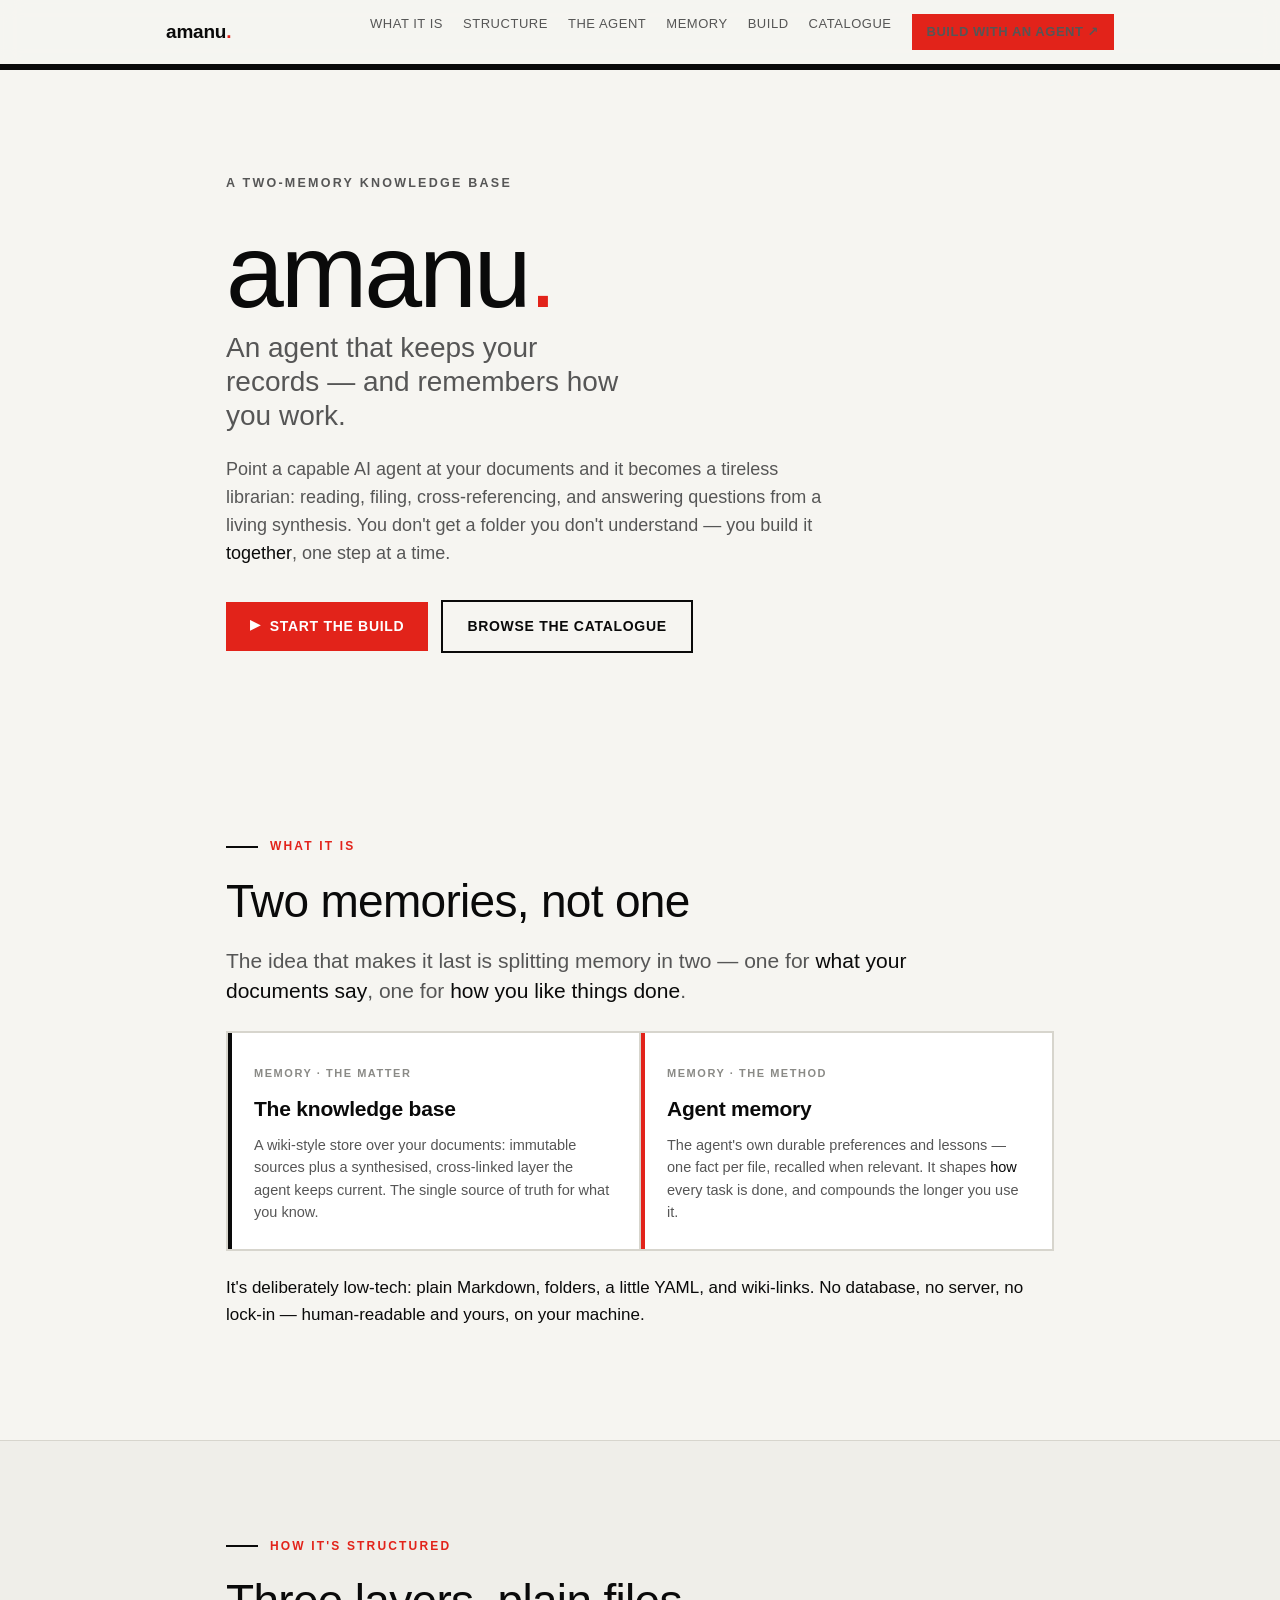
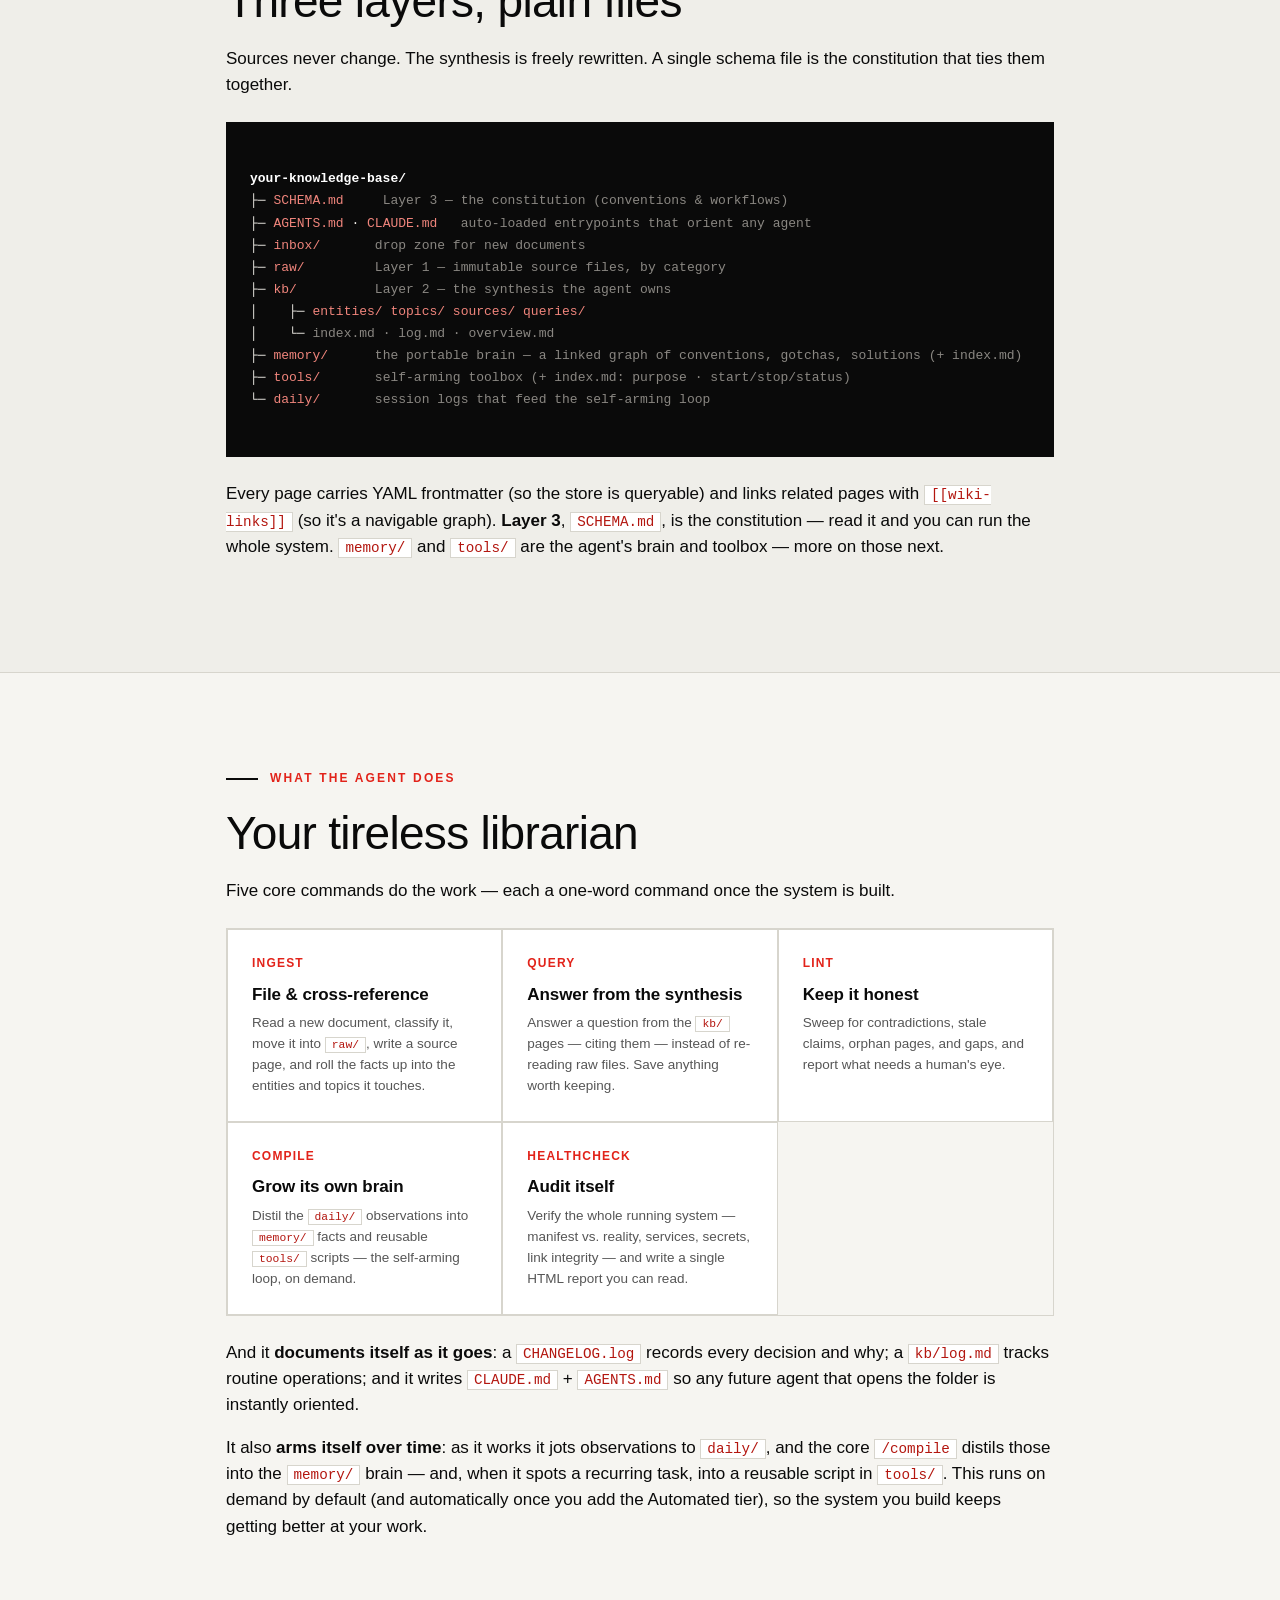
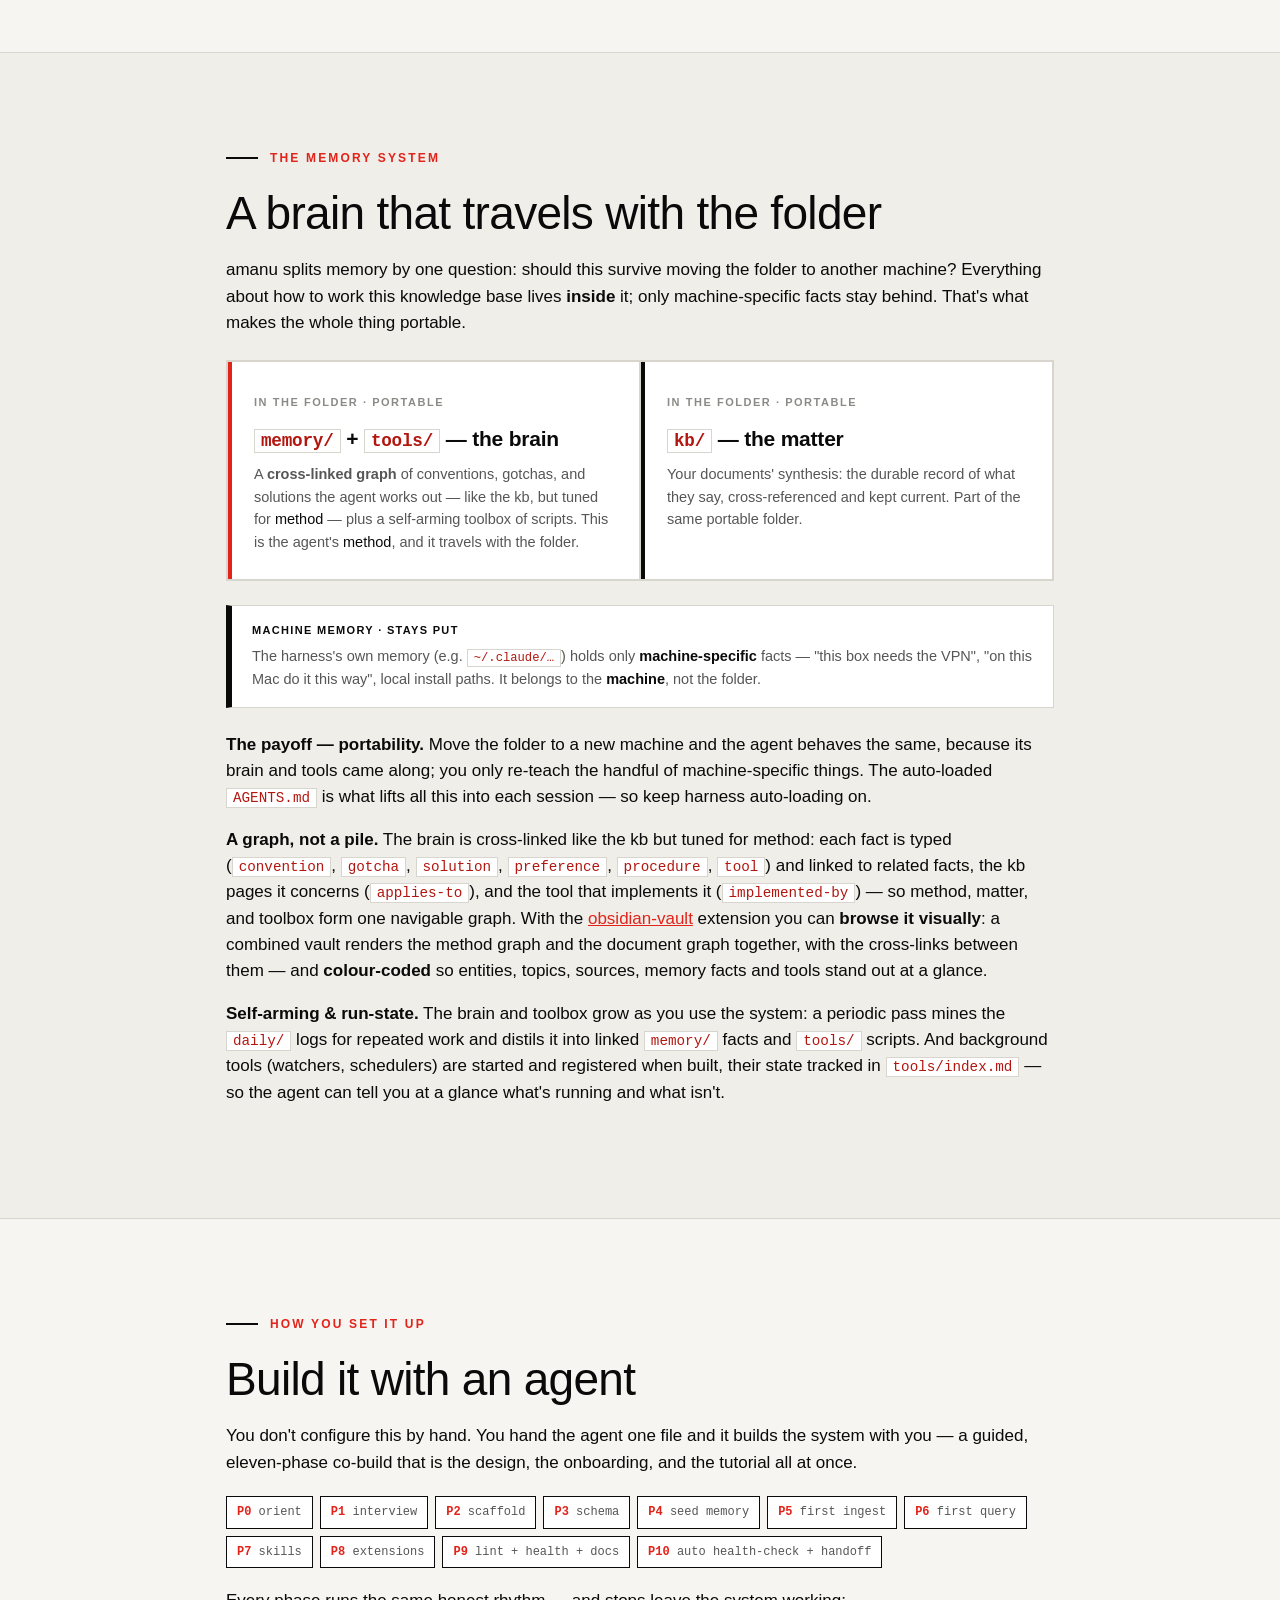
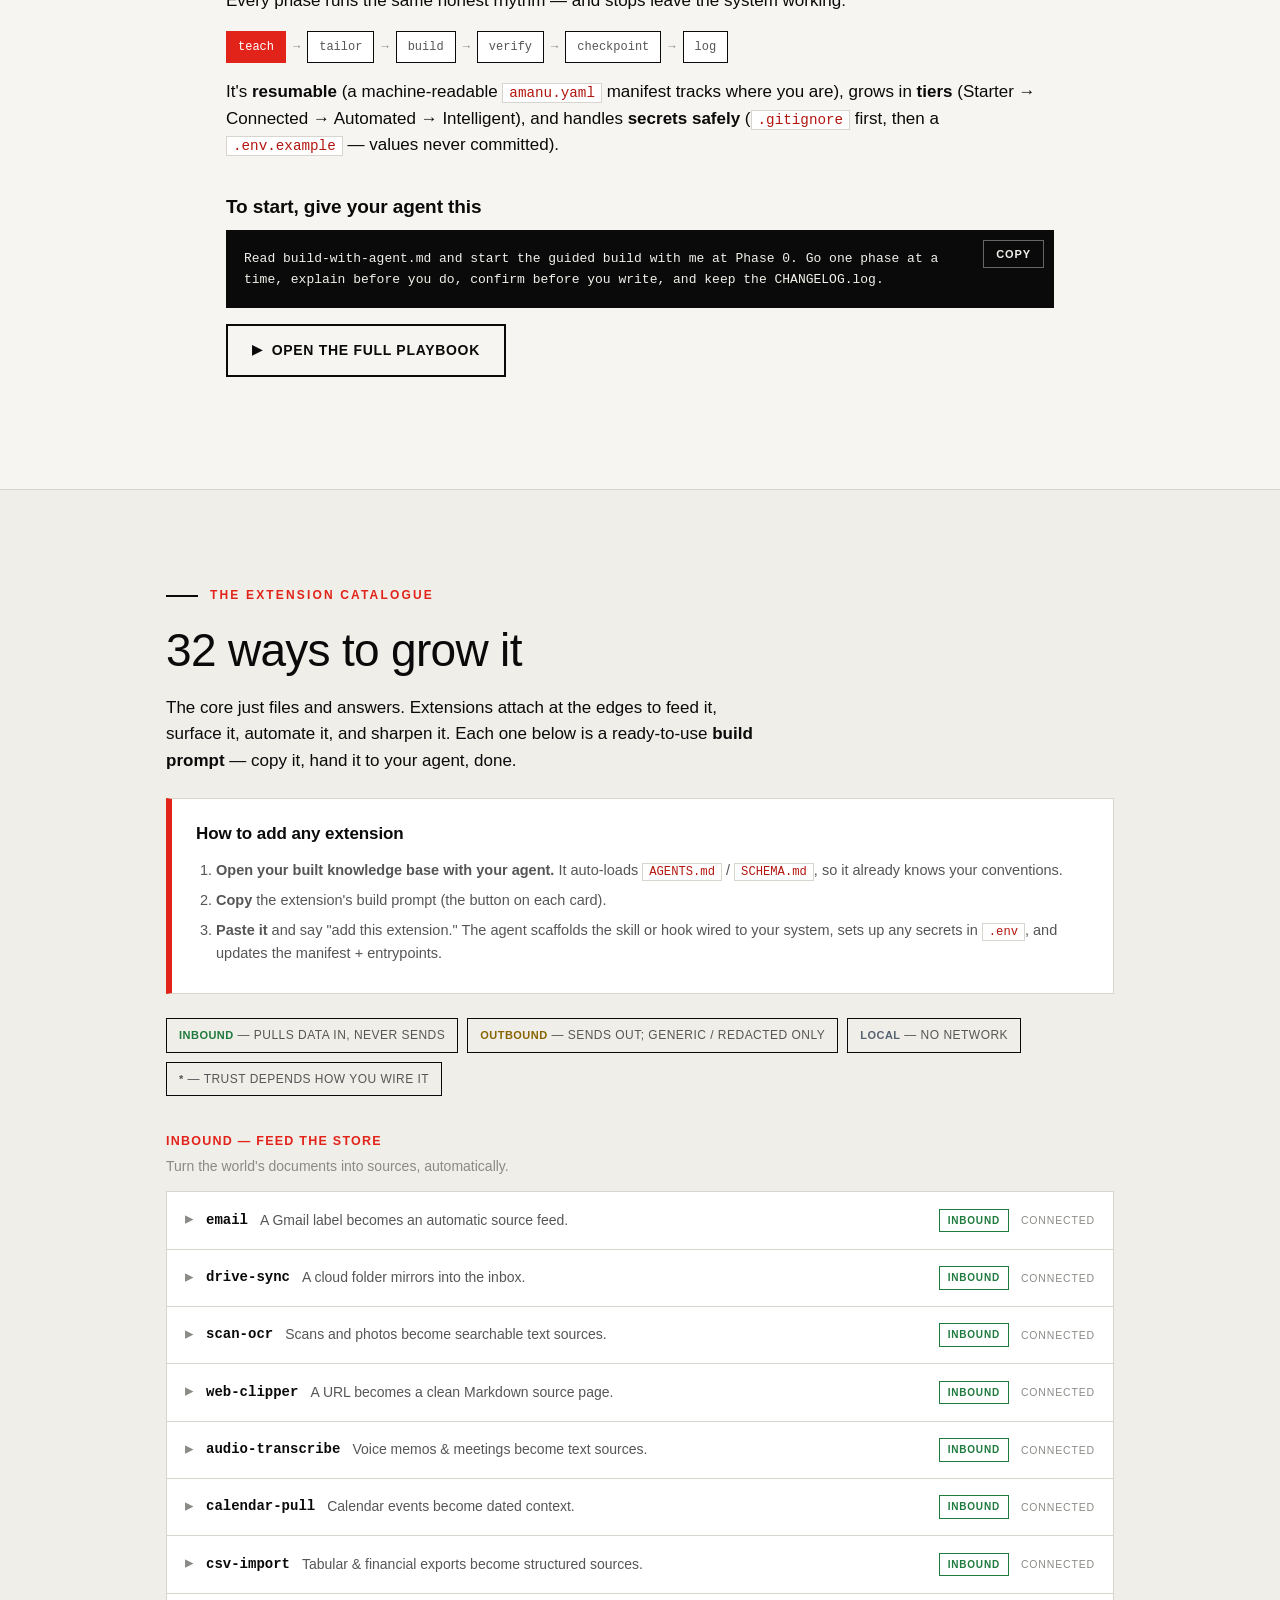
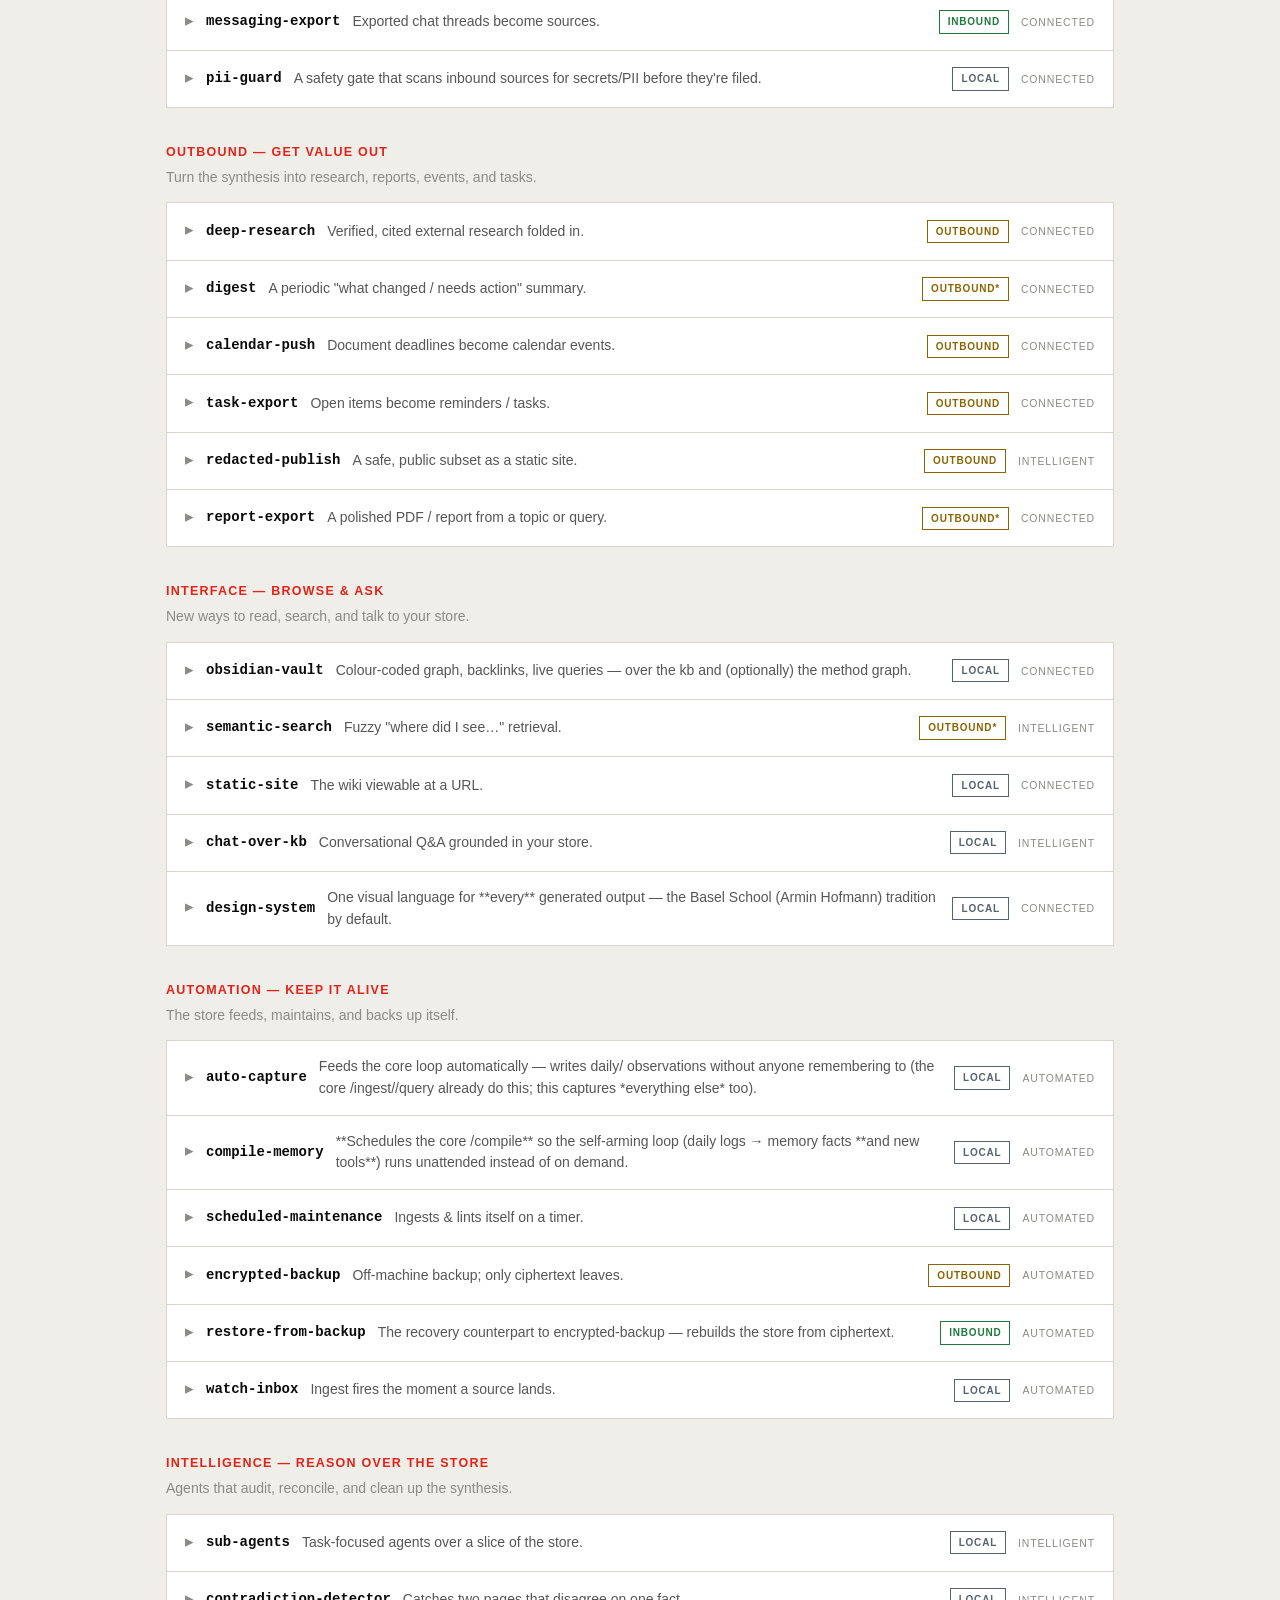
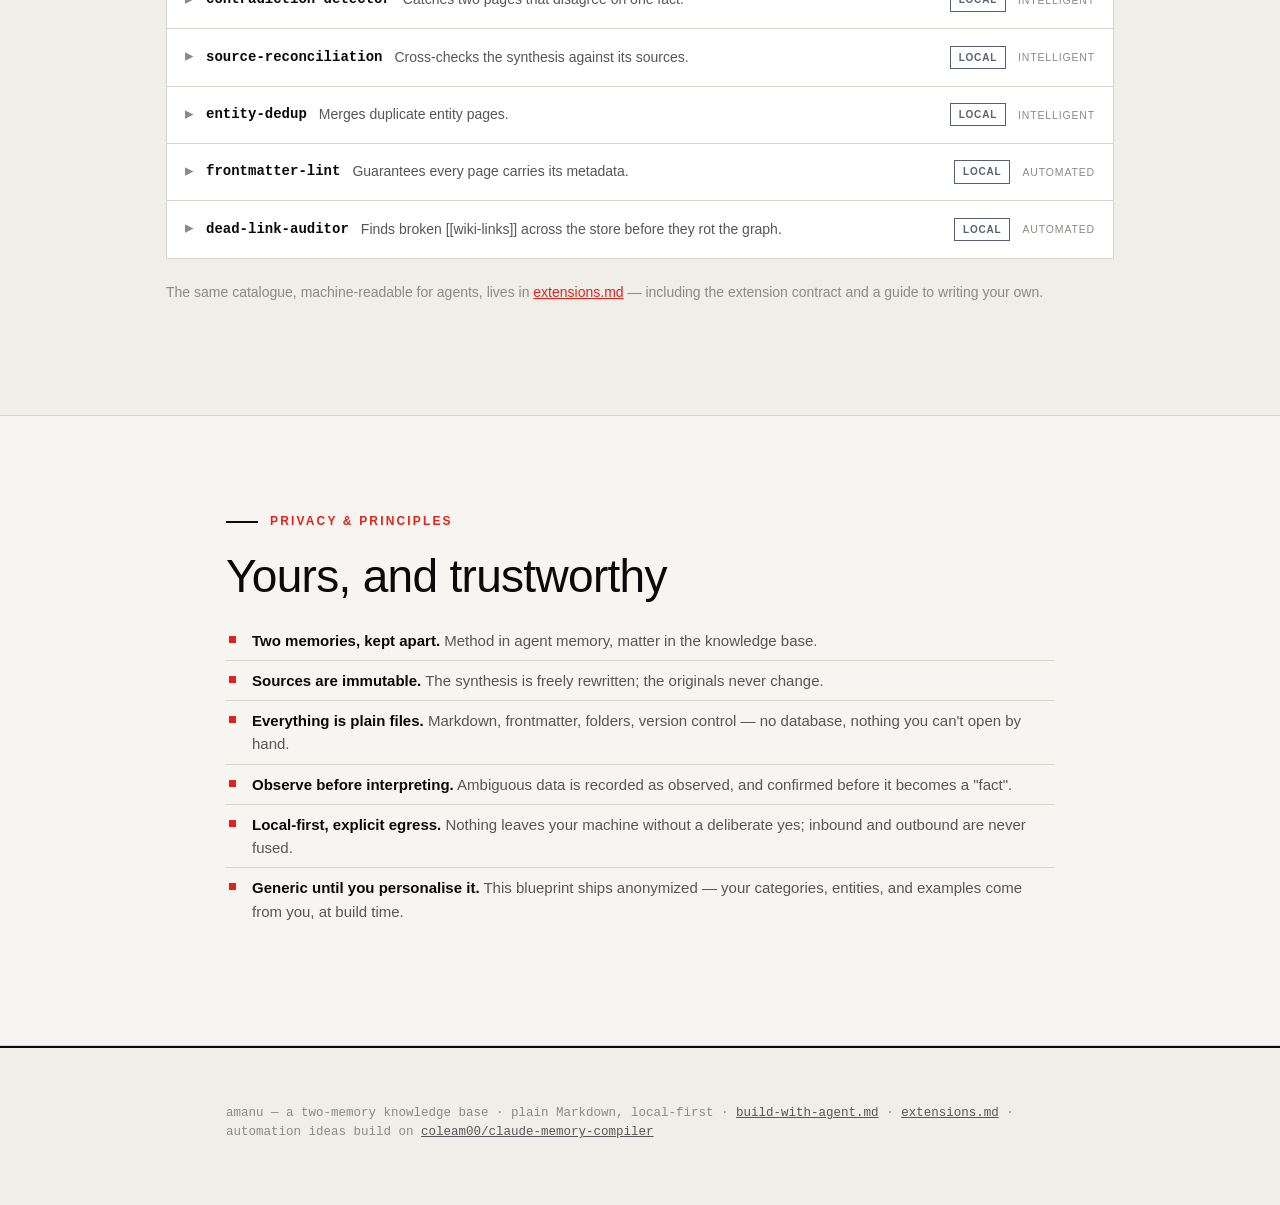
==== commit 0e91d912: "Design system is an opt-out default; reskin the site in the Basel tokens - Clarify the convention ev" ====
--- a/knowledge-base-architecture.html
+++ b/knowledge-base-architecture.html
@@ -5,96 +5,105 @@
 <meta name="viewport" content="width=device-width, initial-scale=1">
 <title>amanu — a knowledge base an agent builds with you</title>
 <style>
+  /* ===========================================================================
+     Basel School / Armin Hofmann — this page dogfoods amanu's own design system
+     (see templates/design/). Grotesque type, black-&-white + one structural red,
+     point·line·plane via rule weights, contrast (light display vs bold tracked
+     labels), economy of means (no radius, no shadow, no gradient), activated
+     white space. Self-contained, no external assets (local-first).
+     =========================================================================== */
   :root{
-    --bg:#f3ece0;            /* parchment */
-    --bg-alt:#ece3d4;        /* deeper band */
-    --panel:#faf6ec;         /* raised panel */
-    --ink:#211d17;
-    --ink-soft:#5f574a;
-    --ink-faint:#928876;
-    --rule:#ddd2bd;
-    --rule-strong:#c8bca2;
-    --accent:#bb3a26;        /* vermilion */
-    --accent-deep:#8f2c1c;
-    --gold:#b08a3e;
-    --in:#2f7d5b;            /* inbound  */
-    --in-bg:#dcebe2;
-    --out:#9c5b1f;           /* outbound */
-    --out-bg:#f0e3cf;
+    --bg:#f6f5f1;            /* restrained near-white */
+    --bg-alt:#efeee9;        /* deeper band */
+    --panel:#ffffff;
+    --ink:#0a0a0a;           /* near-black */
+    --ink-soft:#565656;
+    --ink-faint:#8a8a86;
+    --rule:#d7d5cd;          /* hairline (line) */
+    --rule-strong:#0a0a0a;   /* structural edge / plane (ink) */
+    --accent:#e2231a;        /* the single Basel red — structural, never decorative */
+    --accent-deep:#b3160f;
+    --gold:#0a0a0a;          /* no second accent in Basel — collapses to ink */
+    --in:#1f7a3d;            /* inbound  (functional trust coding) */
+    --in-bg:#eaf2ec;
+    --out:#8a6400;           /* outbound */
+    --out-bg:#f4eedd;
     --loc:#566270;           /* local    */
-    --loc-bg:#dfe5ea;
-    --ink-rev:#f3ece0;
-    --serif:"Iowan Old Style","Palatino Linotype","Book Antiqua",Georgia,"Times New Roman",serif;
-    --sans:-apple-system,BlinkMacSystemFont,"Segoe UI",Roboto,Helvetica,Arial,sans-serif;
+    --loc-bg:#e6e8ea;
+    --ink-rev:#f6f5f1;
+    --serif:"Helvetica Neue","Helvetica","Inter",Arial,system-ui,sans-serif;   /* display = same grotesque */
+    --sans:"Helvetica Neue","Helvetica","Inter",Arial,system-ui,sans-serif;
     --mono:"SF Mono",ui-monospace,"Cascadia Mono","Roboto Mono",Menlo,Consolas,monospace;
-    --shadow:0 1px 2px rgba(33,29,23,.06),0 10px 30px -14px rgba(33,29,23,.22);
+    --shadow:none;
   }
   *{box-sizing:border-box}
   html{scroll-behavior:smooth}
-  body{margin:0;background:var(--bg);color:var(--ink);font-family:var(--sans);font-size:17px;line-height:1.65;-webkit-font-smoothing:antialiased}
+  body{margin:0;background:var(--bg);color:var(--ink);font-family:var(--sans);font-size:17px;line-height:1.55;-webkit-font-smoothing:antialiased}
   .wrap{max-width:880px;margin:0 auto;padding:0 26px}
   .wrap-wide{max-width:1000px;margin:0 auto;padding:0 26px}
   a{color:var(--accent)}
-  ::selection{background:#e7c9bf}
+  ::selection{background:#f6cfcc}
 
   /* ---------- sticky nav ---------- */
-  nav.bar{position:sticky;top:0;z-index:50;background:rgba(243,236,224,.86);backdrop-filter:blur(10px);border-bottom:1px solid var(--rule)}
-  nav.bar .row{max-width:1000px;margin:0 auto;padding:12px 26px;display:flex;align-items:center;gap:20px}
-  nav.bar .mark{font-family:var(--serif);font-weight:600;font-size:20px;letter-spacing:.01em}
+  nav.bar{position:sticky;top:0;z-index:50;background:rgba(246,245,241,.9);backdrop-filter:blur(10px);border-bottom:2px solid var(--ink)}
+  nav.bar .row{max-width:1000px;margin:0 auto;padding:14px 26px;display:flex;align-items:center;gap:20px}
+  nav.bar .mark{font-family:var(--sans);font-weight:700;font-size:19px;letter-spacing:-.01em}
   nav.bar .mark .dot{color:var(--accent)}
-  nav.bar .links{display:flex;gap:18px;margin-left:auto;flex-wrap:wrap}
-  nav.bar .links a{color:var(--ink-soft);text-decoration:none;font-size:14px}
+  nav.bar .links{display:flex;gap:20px;margin-left:auto;flex-wrap:wrap}
+  nav.bar .links a{color:var(--ink-soft);text-decoration:none;font-size:13px;letter-spacing:.04em;text-transform:uppercase}
   nav.bar .links a:hover{color:var(--accent)}
-  nav.bar .cta{background:var(--accent);color:#fff;text-decoration:none;font-size:13.5px;font-weight:600;padding:7px 14px;border-radius:8px;white-space:nowrap}
+  nav.bar .cta{background:var(--accent);color:#fff;text-decoration:none;font-size:12.5px;font-weight:700;letter-spacing:.06em;text-transform:uppercase;padding:8px 15px;border-radius:0;white-space:nowrap}
   @media(max-width:760px){nav.bar .links a:not(.cta){display:none}}
 
   /* ---------- bands ---------- */
-  .band{padding:72px 0;border-bottom:1px solid var(--rule)}
+  .band{padding:96px 0;border-bottom:1px solid var(--rule)}
   .band.alt{background:var(--bg-alt)}
-  .kicker{font-family:var(--mono);font-size:12px;letter-spacing:.2em;text-transform:uppercase;color:var(--accent);font-weight:600;margin:0 0 14px;display:flex;align-items:center;gap:10px}
-  .kicker::before{content:"";width:26px;height:2px;background:var(--gold)}
-  h2{font-family:var(--serif);font-weight:600;font-size:clamp(28px,4vw,40px);line-height:1.08;letter-spacing:-.01em;margin:0 0 18px}
-  h3{font-size:19px;font-weight:680;margin:30px 0 8px}
+  .kicker{font-family:var(--sans);font-size:12px;letter-spacing:.18em;text-transform:uppercase;color:var(--accent);font-weight:700;margin:0 0 22px;display:flex;align-items:center;gap:12px}
+  .kicker::before{content:"";width:32px;height:2px;background:var(--ink)}  /* line element */
+  h2{font-family:var(--sans);font-weight:300;font-size:clamp(30px,4.4vw,46px);line-height:1.04;letter-spacing:-.015em;margin:0 0 20px}
+  h3{font-size:19px;font-weight:700;letter-spacing:-.005em;margin:34px 0 8px}
   p{margin:0 0 16px}
-  .lead{font-size:20px;font-family:var(--serif);color:var(--ink-soft);max-width:64ch}
-  strong{font-weight:680}
-  code{font-family:var(--mono);font-size:.84em;background:var(--panel);border:1px solid var(--rule);border-radius:5px;padding:1px 6px;color:var(--accent-deep)}
+  .lead{font-size:21px;font-family:var(--sans);font-weight:400;color:var(--ink-soft);max-width:64ch;line-height:1.45}
+  strong{font-weight:700}
+  em{font-style:normal;font-weight:500;color:var(--ink)}  /* emphasis by weight, not slant */
+  code{font-family:var(--mono);font-size:.84em;background:var(--panel);border:1px solid var(--rule);border-radius:0;padding:1px 6px;color:var(--accent-deep)}
 
   /* ---------- hero ---------- */
-  header.hero{padding:84px 0 72px;background:radial-gradient(1100px 360px at 78% -10%,rgba(187,58,38,.10),transparent 62%),var(--bg)}
-  .hero .tag{font-family:var(--mono);font-size:12.5px;letter-spacing:.2em;text-transform:uppercase;color:var(--gold);font-weight:600;margin:0 0 22px}
-  .hero h1{font-family:var(--serif);font-weight:600;font-size:clamp(48px,8vw,92px);line-height:.98;letter-spacing:-.02em;margin:0 0 8px}
+  header.hero{padding:104px 0 88px;background:var(--bg);border-top:4px solid var(--ink)}  /* plane */
+  .hero .tag{font-family:var(--sans);font-size:12.5px;letter-spacing:.18em;text-transform:uppercase;color:var(--ink-soft);font-weight:700;margin:0 0 28px}
+  .hero h1{font-family:var(--sans);font-weight:300;font-size:clamp(52px,9vw,104px);line-height:.96;letter-spacing:-.03em;margin:0 0 10px}
   .hero h1 .dot{color:var(--accent)}
-  .hero .sub{font-family:var(--serif);font-style:italic;font-size:clamp(20px,3vw,27px);color:var(--ink-soft);margin:0 0 22px;max-width:24ch;line-height:1.25}
-  .hero p.blurb{font-size:18px;max-width:60ch;color:var(--ink-soft);margin:0 0 30px}
+  .hero .sub{font-family:var(--sans);font-weight:400;font-size:clamp(20px,3vw,28px);color:var(--ink-soft);margin:0 0 24px;max-width:26ch;line-height:1.2}
+  .hero p.blurb{font-size:18px;max-width:60ch;color:var(--ink-soft);margin:0 0 32px}
   .btns{display:flex;flex-wrap:wrap;gap:13px;align-items:center}
-  .btn{display:inline-flex;align-items:center;gap:9px;text-decoration:none;font-weight:600;font-size:15.5px;padding:12px 22px;border-radius:10px;box-shadow:var(--shadow)}
+  .btn{display:inline-flex;align-items:center;gap:9px;text-decoration:none;font-weight:700;font-size:14px;letter-spacing:.05em;text-transform:uppercase;padding:14px 24px;border-radius:0;box-shadow:none}
   .btn.primary{background:var(--accent);color:#fff}
   .btn.primary:hover{background:var(--accent-deep)}
-  .btn.ghost{background:var(--panel);color:var(--ink);border:1px solid var(--rule-strong)}
+  .btn.ghost{background:transparent;color:var(--ink);border:2px solid var(--ink)}
+  .btn.ghost:hover{background:var(--ink);color:var(--bg)}
   .btn .arw{font-family:var(--mono);font-size:13px}
 
   /* ---------- folder tree ---------- */
-  .tree{font-family:var(--mono);font-size:13px;line-height:1.7;background:#241f18;color:#efe7d6;border-radius:13px;padding:22px 24px;overflow-x:auto;box-shadow:var(--shadow);margin:20px 0;white-space:pre;tab-size:2}
-  .tree .d{color:#e8b3a4}.tree .c{color:#9a8f7b}.tree .root{color:#fff;font-weight:600}
+  .tree{font-family:var(--mono);font-size:13px;line-height:1.7;background:#0a0a0a;color:#f2f0ea;border-radius:0;padding:24px 24px;overflow-x:auto;box-shadow:none;margin:24px 0;white-space:pre;tab-size:2}
+  .tree .d{color:#f0857c}.tree .c{color:#8a8782}.tree .root{color:#fff;font-weight:700}
 
   /* ---------- two-up cards ---------- */
-  .duo{display:grid;grid-template-columns:1fr 1fr;gap:18px;margin:22px 0}
-  .card{background:var(--panel);border:1px solid var(--rule-strong);border-radius:14px;padding:22px;box-shadow:var(--shadow);position:relative;overflow:hidden}
-  .card::before{content:"";position:absolute;inset:0 auto 0 0;width:4px;background:var(--gold)}
+  .duo{display:grid;grid-template-columns:1fr 1fr;gap:0;margin:24px 0;border:1px solid var(--rule)}
+  .card{background:var(--panel);border:1px solid var(--rule);border-radius:0;padding:26px;box-shadow:none;position:relative;overflow:hidden}
+  .card::before{content:"";position:absolute;inset:0 auto 0 0;width:4px;background:var(--ink)}  /* plane edge */
   .card.b::before{background:var(--accent)}
-  .card .lbl{font-family:var(--mono);font-size:11px;letter-spacing:.14em;text-transform:uppercase;color:var(--ink-faint);font-weight:600}
-  .card h4{font-family:var(--serif);font-size:21px;margin:6px 0 8px;font-weight:600}
+  .card .lbl{font-family:var(--sans);font-size:11px;letter-spacing:.14em;text-transform:uppercase;color:var(--ink-faint);font-weight:700}
+  .card h4{font-family:var(--sans);font-size:21px;margin:8px 0 8px;font-weight:700;letter-spacing:-.01em}
   .card p{font-size:14.5px;color:var(--ink-soft);margin:0}
-  .callout{border:1px solid var(--rule-strong);border-left:3px solid var(--loc);background:var(--panel);border-radius:0 11px 11px 0;padding:15px 18px;margin:20px 0;font-size:14.5px;color:var(--ink-soft)}
+  .callout{border:1px solid var(--rule);border-left:6px solid var(--ink);background:var(--panel);border-radius:0;padding:16px 20px;margin:24px 0;font-size:14.5px;color:var(--ink-soft)}
   .callout b{color:var(--ink)}
-  .callout .lbl{font-family:var(--mono);font-size:11px;letter-spacing:.12em;text-transform:uppercase;color:var(--loc);font-weight:700;display:block;margin-bottom:5px}
+  .callout .lbl{font-family:var(--sans);font-size:11px;letter-spacing:.12em;text-transform:uppercase;color:var(--ink);font-weight:700;display:block;margin-bottom:6px}
 
   /* ---------- what the agent does: trio ---------- */
-  .trio{display:grid;grid-template-columns:repeat(3,1fr);gap:16px;margin:22px 0}
-  .do{background:var(--panel);border:1px solid var(--rule-strong);border-radius:13px;padding:20px;box-shadow:var(--shadow)}
-  .do .n{font-family:var(--mono);font-size:12px;color:var(--accent);font-weight:700}
-  .do h4{font-size:17px;margin:7px 0 5px}
+  .trio{display:grid;grid-template-columns:repeat(3,1fr);gap:0;margin:24px 0;border:1px solid var(--rule)}
+  .do{background:var(--panel);border:1px solid var(--rule);border-radius:0;padding:24px;box-shadow:none}
+  .do .n{font-family:var(--sans);font-size:12px;color:var(--accent);font-weight:700;letter-spacing:.1em;text-transform:uppercase}
+  .do h4{font-size:17px;margin:9px 0 5px;font-weight:700;letter-spacing:-.005em}
   .do p{font-size:13.5px;color:var(--ink-soft);margin:0}
 
   /* ---------- memory flow ---------- */
@@ -103,63 +112,63 @@
   @media(max-width:680px){.memflow{grid-template-columns:1fr}.memflow .mid{transform:rotate(90deg)}}
 
   /* ---------- phase chips + loop ---------- */
-  .chips{display:flex;flex-wrap:wrap;gap:7px;margin:18px 0}
-  .chip{font-family:var(--mono);font-size:12px;background:var(--panel);border:1px solid var(--rule-strong);border-radius:7px;padding:6px 10px;color:var(--ink-soft)}
+  .chips{display:flex;flex-wrap:wrap;gap:7px;margin:20px 0}
+  .chip{font-family:var(--mono);font-size:12px;background:var(--panel);border:1px solid var(--rule-strong);border-radius:0;padding:6px 10px;color:var(--ink-soft)}
   .chip b{color:var(--accent);font-weight:700}
-  .loop{display:flex;flex-wrap:wrap;gap:7px;align-items:center;margin:14px 0;font-family:var(--mono);font-size:12px}
-  .loop .b{background:var(--panel);border:1px solid var(--rule-strong);border-radius:7px;padding:6px 11px;color:var(--ink-soft)}
+  .loop{display:flex;flex-wrap:wrap;gap:7px;align-items:center;margin:16px 0;font-family:var(--mono);font-size:12px}
+  .loop .b{background:var(--panel);border:1px solid var(--rule-strong);border-radius:0;padding:6px 11px;color:var(--ink-soft)}
   .loop .b.hl{background:var(--accent);color:#fff;border-color:var(--accent)}
   .loop .ar{color:var(--ink-faint)}
 
   /* ---------- copyable code blocks ---------- */
   .prompt{position:relative;margin:0}
-  .prompt pre{font-family:var(--mono);font-size:13px;line-height:1.62;background:#241f18;color:#efe7d6;border-radius:11px;padding:16px 18px;padding-right:96px;overflow-x:auto;margin:0;white-space:pre-wrap}
+  .prompt pre{font-family:var(--mono);font-size:13px;line-height:1.62;background:#0a0a0a;color:#f2f0ea;border-radius:0;padding:18px 18px;padding-right:104px;overflow-x:auto;margin:0;white-space:pre-wrap}
   .prompt pre code{background:none;border:none;color:inherit;padding:0;font-size:inherit}
-  .copy{position:absolute;top:10px;right:10px;font-family:var(--mono);font-size:11.5px;font-weight:600;background:rgba(243,236,224,.12);color:#f3ece0;border:1px solid rgba(243,236,224,.28);border-radius:7px;padding:6px 11px;cursor:pointer;transition:background .12s}
-  .copy:hover{background:rgba(243,236,224,.22)}
-  .copy.done{background:var(--in);border-color:var(--in);color:#fff}
-  .startline .prompt pre{padding-right:104px}
+  .copy{position:absolute;top:10px;right:10px;font-family:var(--sans);font-size:11px;font-weight:700;letter-spacing:.08em;text-transform:uppercase;background:transparent;color:#f2f0ea;border:1px solid rgba(242,240,234,.4);border-radius:0;padding:7px 12px;cursor:pointer;transition:background .12s}
+  .copy:hover{background:rgba(242,240,234,.16)}
+  .copy.done{background:var(--accent);border-color:var(--accent);color:#fff}
+  .startline .prompt pre{padding-right:112px}
 
   /* ---------- catalogue ---------- */
-  .usage{background:var(--panel);border:1px solid var(--rule-strong);border-left:4px solid var(--accent);border-radius:0 13px 13px 0;padding:20px 22px;margin:22px 0;box-shadow:var(--shadow)}
-  .usage h3{margin:0 0 12px;font-size:17px}
+  .usage{background:var(--panel);border:1px solid var(--rule);border-left:6px solid var(--accent);border-radius:0;padding:22px 24px;margin:24px 0;box-shadow:none}
+  .usage h3{margin:0 0 12px;font-size:17px;font-weight:700}
   .usage ol{margin:0;padding-left:20px}
   .usage li{font-size:14.5px;color:var(--ink-soft);margin:7px 0}
-  .legend{display:flex;flex-wrap:wrap;gap:9px;margin:18px 0}
-  .legend .t{font-size:13px;border:1px solid var(--rule-strong);background:var(--panel);border-radius:8px;padding:7px 12px;color:var(--ink-soft)}
-  .legend .t b{font-family:var(--mono);font-size:11px}
+  .legend{display:flex;flex-wrap:wrap;gap:9px;margin:20px 0}
+  .legend .t{font-size:12px;border:1px solid var(--rule-strong);background:transparent;border-radius:0;padding:7px 12px;color:var(--ink-soft);letter-spacing:.04em;text-transform:uppercase}
+  .legend .t b{font-family:var(--sans);font-size:11px;font-weight:700}
   .legend .in b{color:var(--in)}.legend .out b{color:var(--out)}.legend .loc b{color:var(--loc)}
 
-  .catgroup{margin:30px 0 8px}
-  .catgroup .gh{font-family:var(--mono);font-size:12.5px;letter-spacing:.08em;text-transform:uppercase;color:var(--accent);font-weight:700;margin:0 0 4px}
-  .catgroup .gd{font-size:14px;color:var(--ink-faint);margin:0 0 12px}
-
-  details.ext{background:var(--panel);border:1px solid var(--rule-strong);border-radius:12px;margin:9px 0;box-shadow:0 1px 2px rgba(33,29,23,.04);overflow:hidden}
-  details.ext[open]{box-shadow:var(--shadow)}
-  details.ext summary{list-style:none;cursor:pointer;display:flex;align-items:center;gap:12px;padding:14px 18px}
+  .catgroup{margin:36px 0 10px}
+  .catgroup .gh{font-family:var(--sans);font-size:12.5px;letter-spacing:.1em;text-transform:uppercase;color:var(--accent);font-weight:700;margin:0 0 4px}
+  .catgroup .gd{font-size:14px;color:var(--ink-faint);margin:0 0 14px}
+
+  details.ext{background:var(--panel);border:1px solid var(--rule);border-radius:0;margin:0 0 -1px;box-shadow:none;overflow:hidden}
+  details.ext[open]{box-shadow:none;border-color:var(--ink)}
+  details.ext summary{list-style:none;cursor:pointer;display:flex;align-items:center;gap:12px;padding:15px 18px}
   details.ext summary::-webkit-details-marker{display:none}
   summary .caret{font-family:var(--mono);color:var(--ink-faint);transition:transform .15s;flex:none}
-  details.ext[open] summary .caret{transform:rotate(90deg)}
+  details.ext[open] summary .caret{transform:rotate(90deg);color:var(--accent)}
   summary .nm{font-family:var(--mono);font-size:14px;font-weight:700;color:var(--ink);flex:none}
   summary .adds{font-size:14px;color:var(--ink-soft);flex:1 1 auto;min-width:0}
-  summary .tier{font-family:var(--mono);font-size:10.5px;color:var(--ink-faint);flex:none}
-  .pill{font-family:var(--mono);font-size:10.5px;font-weight:600;padding:3px 9px;border-radius:20px;flex:none;white-space:nowrap}
-  .pill.in{background:var(--in-bg);color:var(--in)}
-  .pill.out{background:var(--out-bg);color:var(--out)}
-  .pill.loc{background:var(--loc-bg);color:var(--loc)}
+  summary .tier{font-family:var(--sans);font-size:10.5px;letter-spacing:.08em;text-transform:uppercase;color:var(--ink-faint);flex:none}
+  .pill{font-family:var(--sans);font-size:10px;font-weight:700;letter-spacing:.08em;text-transform:uppercase;padding:3px 8px;border:1px solid currentColor;border-radius:0;flex:none;white-space:nowrap;background:transparent}
+  .pill.in{color:var(--in)}
+  .pill.out{color:var(--out)}
+  .pill.loc{color:var(--loc)}
   details.ext .body{padding:0 18px 18px;border-top:1px solid var(--rule)}
   details.ext .meta{font-size:13px;color:var(--ink-soft);margin:14px 0 12px}
   details.ext .meta b{color:var(--ink)}
-  details.ext .trust{font-size:12.5px;color:var(--ink-faint);margin:12px 0 0;font-style:italic}
+  details.ext .trust{font-size:12.5px;color:var(--ink-faint);margin:12px 0 0}
   @media(max-width:680px){summary .adds{display:none}}
 
-  ul.clean{list-style:none;padding:0;margin:16px 0}
+  ul.clean{list-style:none;padding:0;margin:18px 0}
   ul.clean li{position:relative;padding:8px 0 8px 26px;border-bottom:1px solid var(--rule);font-size:15px;color:var(--ink-soft)}
   ul.clean li:last-child{border-bottom:none}
-  ul.clean li::before{content:"";position:absolute;left:3px;top:15px;width:7px;height:7px;border-radius:2px;background:var(--gold)}
+  ul.clean li::before{content:"";position:absolute;left:3px;top:15px;width:7px;height:7px;border-radius:0;background:var(--accent)}  /* point */
   ul.clean li b{color:var(--ink)}
 
-  footer{padding:46px 0 60px;background:var(--bg-alt)}
+  footer{padding:56px 0 64px;background:var(--bg-alt);border-top:2px solid var(--ink)}
   footer p{font-family:var(--mono);font-size:12.5px;color:var(--ink-faint);margin:0}
   footer a{color:var(--ink-soft)}
 </style>
@@ -428,7 +437,7 @@
     </details>
     <details class="ext"><summary><span class="caret">▸</span><span class="nm">design-system</span><span class="adds">One visual language for **every** generated output — the Basel School (Armin Hofmann) tradition by default.</span><span class="pill loc">local</span><span class="tier">Connected</span></summary>
       <div class="body"><p class="meta"><b>Invoke:</b> `/design-system` (guided setup) &nbsp;·&nbsp; <b>Needs:</b> none (writes CSS/token files) &nbsp;·&nbsp; <b>Secrets:</b> none.</p>
-      <div class="prompt"><button class="copy" onclick="amanuCopy(this)">Copy prompt</button><pre><code>Create a `design-system` setup, wired to my SCHEMA.md, that defines ONE visual language every generated visual output uses **by default** — the core `/healthcheck` report, and any `static-site`, `report-export`, `redacted-publish`, chart or diagram — unless a specific output explicitly opts out. Orient it on the **Basel School of Design (Armin Hofmann)** tradition — read `templates/design/design-system.md` for the principles (the elemental point·line·plane, contrast as the generative force, economy of means, activated white space, black-&amp;-white primacy with a single structural red, no ornament). **Start from the ready-made template in `templates/design/`** (`tokens.css` + `report.html`, Basel defaults) so there's a working design from the first second, then guide me through tuning it as a short, one-question-at-a-time interview, showing a small live preview at each step — and at each step keep the principle in view: (1) **typeface** — default the grotesque (Akzidenz-Grotesk → Helvetica lineage) via a dependency-free system stack, ask if I prefer another; (2) **scale &amp; grid** — a hard-jumping modular scale (so large/small *contrast* reads), an 8px spacing grid, a 12-col latent grid; (3) **colour** — near-black ink on a restrained near-white with **one** structural red (default `#e2231a`), plus muted pass/warn/fail colours so the red stays the only loud voice; (4) **form** — sharp corners (no radius), no shadows/gradients/ornament, flush-left / ragged-right, light large display against bold tracked labels; (5) **light/dark**. Then write the result as a SINGLE source of truth — design tokens as CSS custom properties in `design/tokens.css` (adapted from the template), a `design/design-system.md` documenting the choices against the Basel principles, and the matching self-contained `report.html` shell outputs can **inline** so they stay offline and dependency-free (no external fonts/CDNs — honour local-first). Record in `SCHEMA.md` the convention that **all visual outputs default to the design system unless they state otherwise**, and write a `memory/` fact so future sessions honour it. Fully local. Verify by regenerating one visual output (e.g. run `/healthcheck`) and showing me the before/after — the report should pick up the tokens automatically.</code></pre></div>
+      <div class="prompt"><button class="copy" onclick="amanuCopy(this)">Copy prompt</button><pre><code>Create a `design-system` setup, wired to my SCHEMA.md, that defines ONE visual language every generated visual output uses **by default** — the core `/healthcheck` report, and any `static-site`, `report-export`, `redacted-publish`, chart or diagram — unless a specific output explicitly opts out. Orient it on the **Basel School of Design (Armin Hofmann)** tradition — read `templates/design/design-system.md` for the principles (the elemental point·line·plane, contrast as the generative force, economy of means, activated white space, black-&amp;-white primacy with a single structural red, no ornament). **Start from the ready-made template in `templates/design/`** (`tokens.css` + `report.html`, Basel defaults) so there's a working design from the first second, then guide me through tuning it as a short, one-question-at-a-time interview, showing a small live preview at each step — and at each step keep the principle in view: (1) **typeface** — default the grotesque (Akzidenz-Grotesk → Helvetica lineage) via a dependency-free system stack, ask if I prefer another; (2) **scale &amp; grid** — a hard-jumping modular scale (so large/small *contrast* reads), an 8px spacing grid, a 12-col latent grid; (3) **colour** — near-black ink on a restrained near-white with **one** structural red (default `#e2231a`), plus muted pass/warn/fail colours so the red stays the only loud voice; (4) **form** — sharp corners (no radius), no shadows/gradients/ornament, flush-left / ragged-right, light large display against bold tracked labels; (5) **light/dark**. Then write the result as a SINGLE source of truth — design tokens as CSS custom properties in `design/tokens.css` (adapted from the template), a `design/design-system.md` documenting the choices against the Basel principles, and the matching self-contained `report.html` shell outputs can **inline** so they stay offline and dependency-free (no external fonts/CDNs — honour local-first). Record in `SCHEMA.md` the convention that **all visual outputs use the design system *as the default* — applied only when I haven't asked for something different; my explicit wish for another style always wins, never imposed**, and write a `memory/` fact so future sessions honour it. Fully local. Verify by regenerating one visual output (e.g. run `/healthcheck`) and showing me the before/after — the report should pick up the tokens automatically.</code></pre></div>
       <p class="trust">Trust — fully local; it only styles outputs, never sends anything.</p></div>
     </details>
     <div class="catgroup">
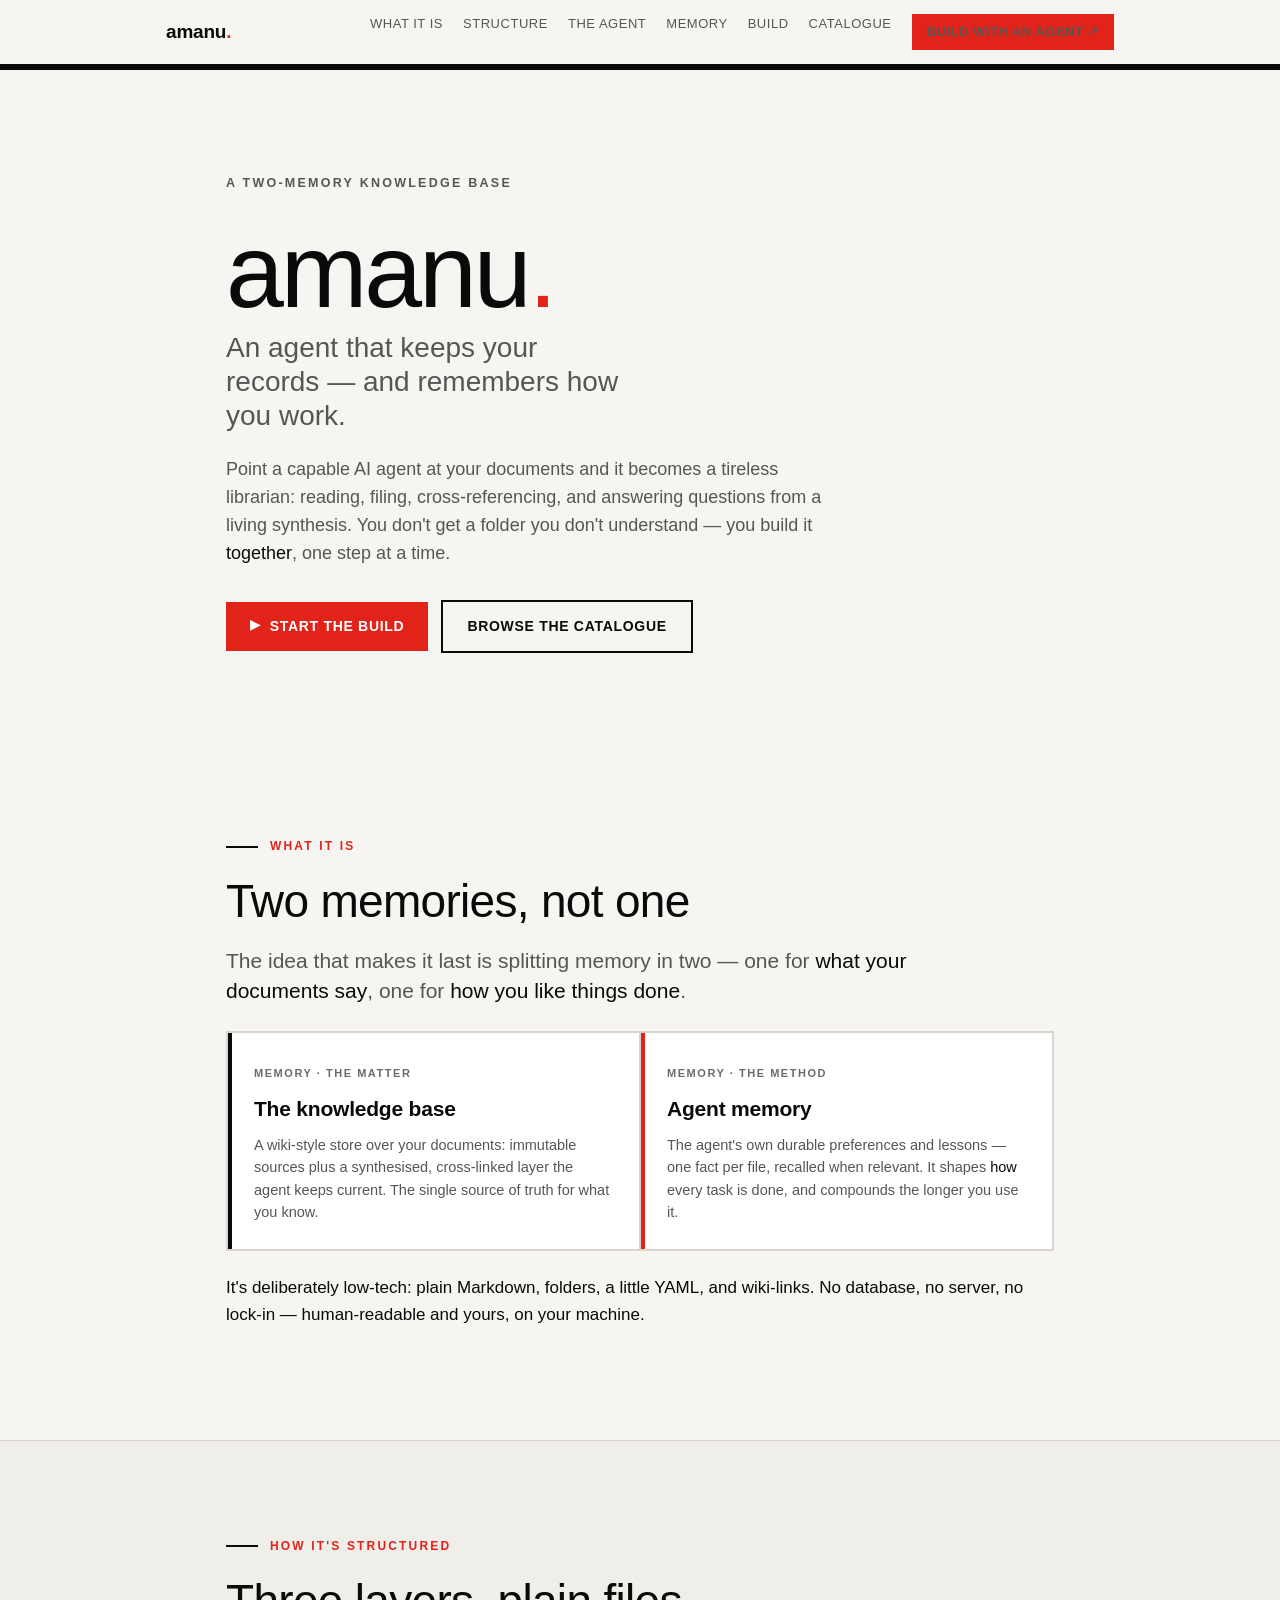
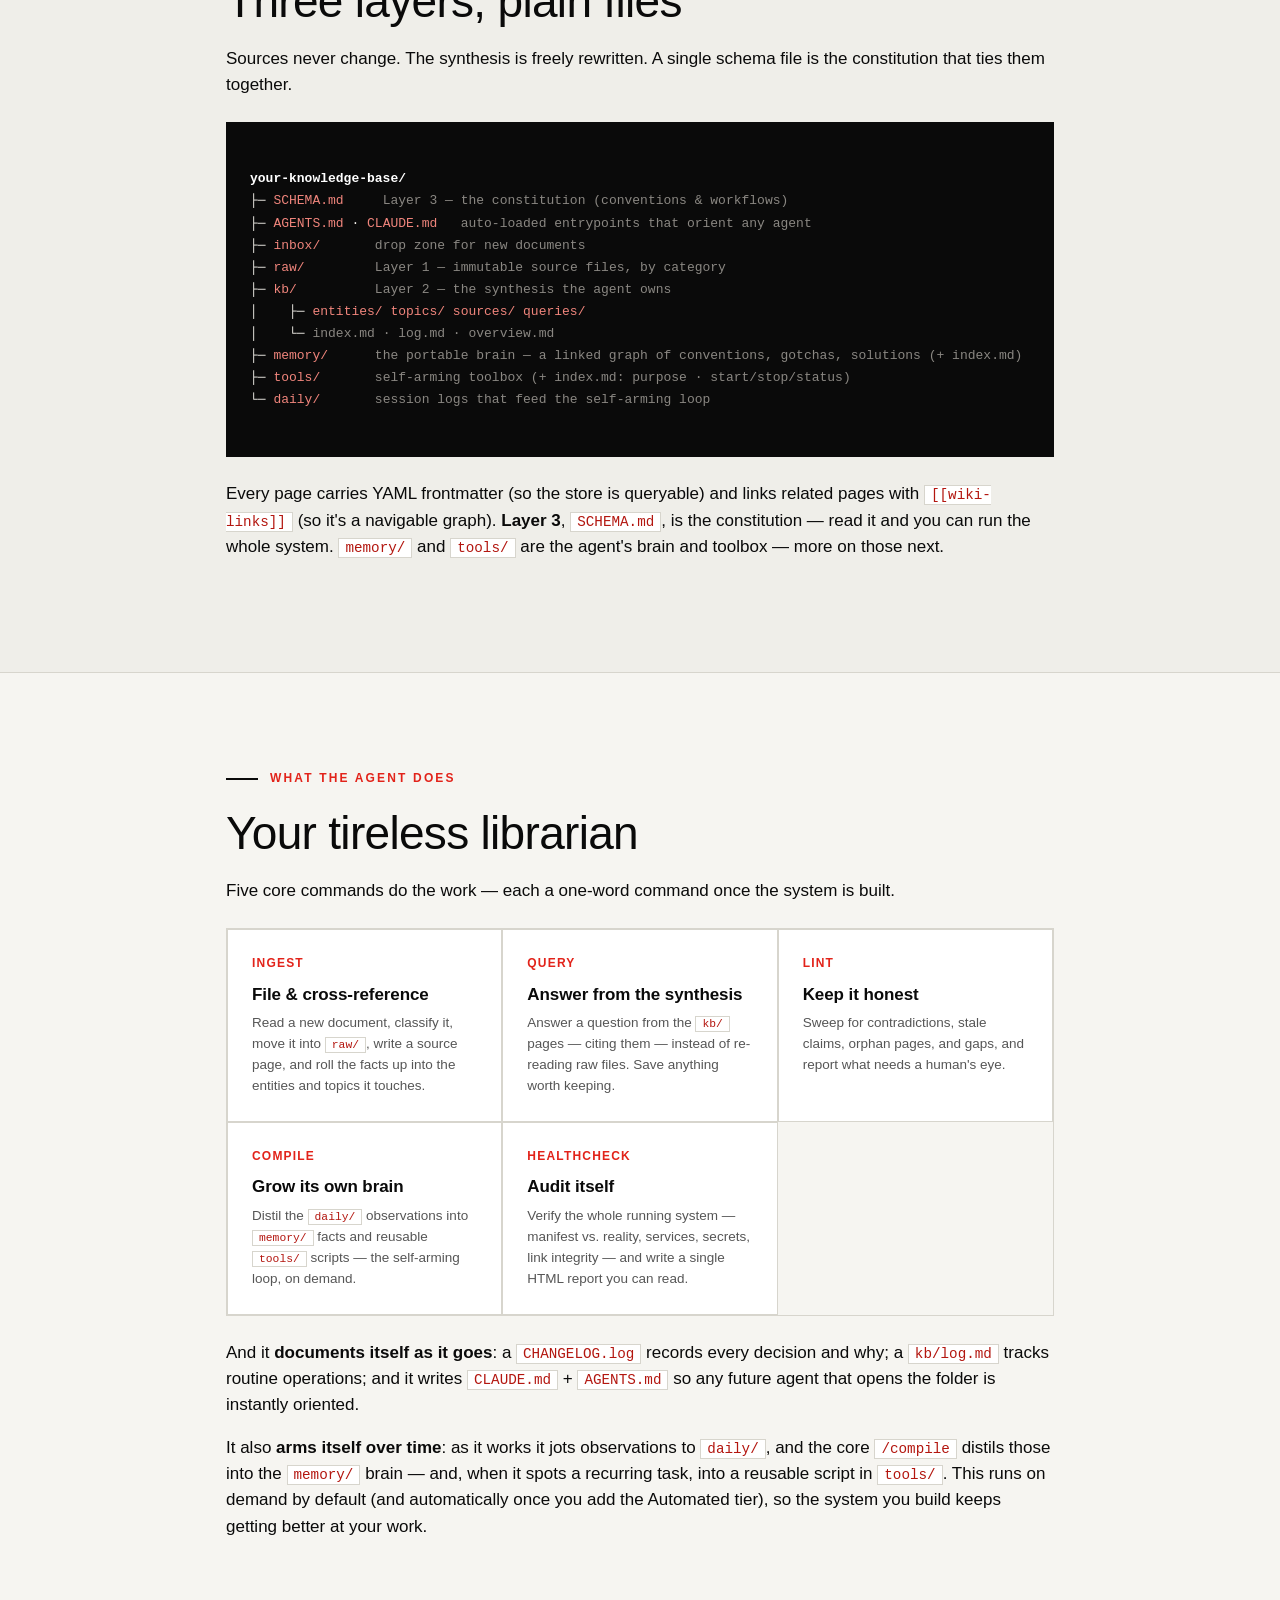
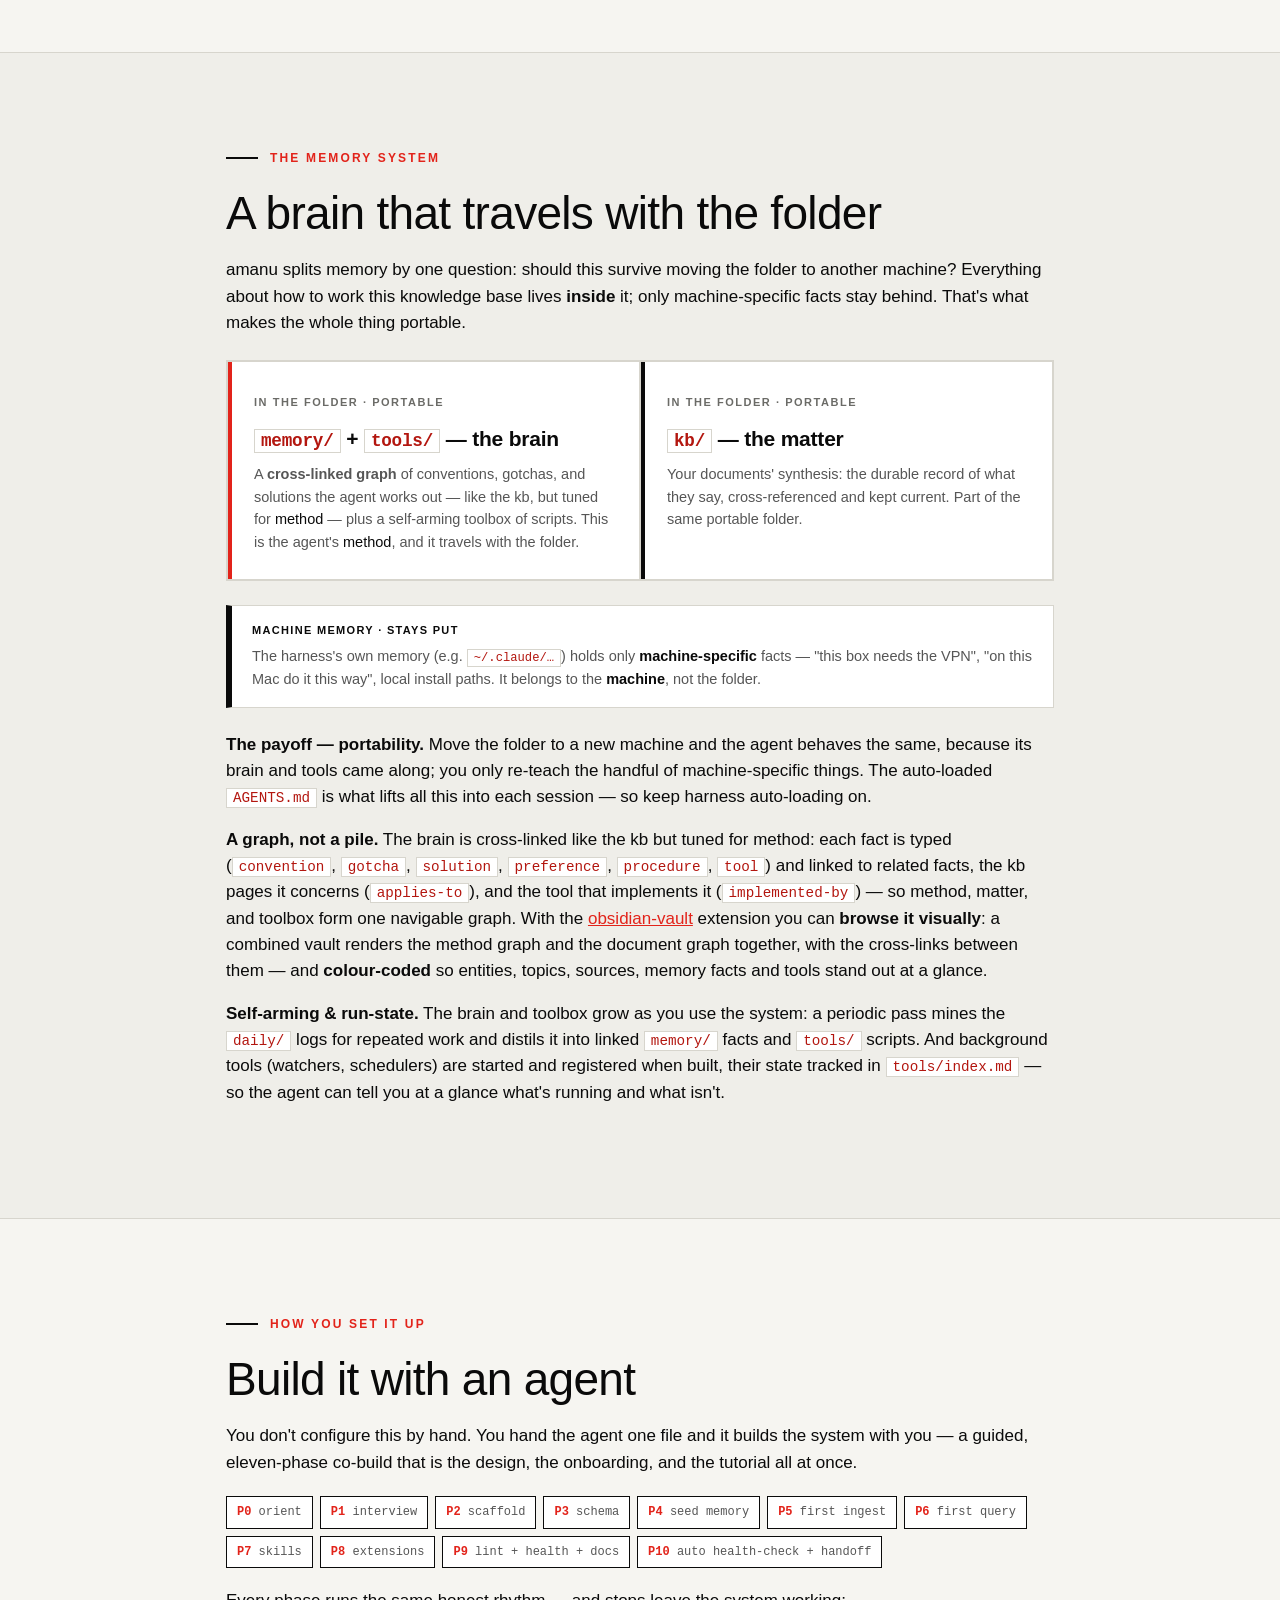
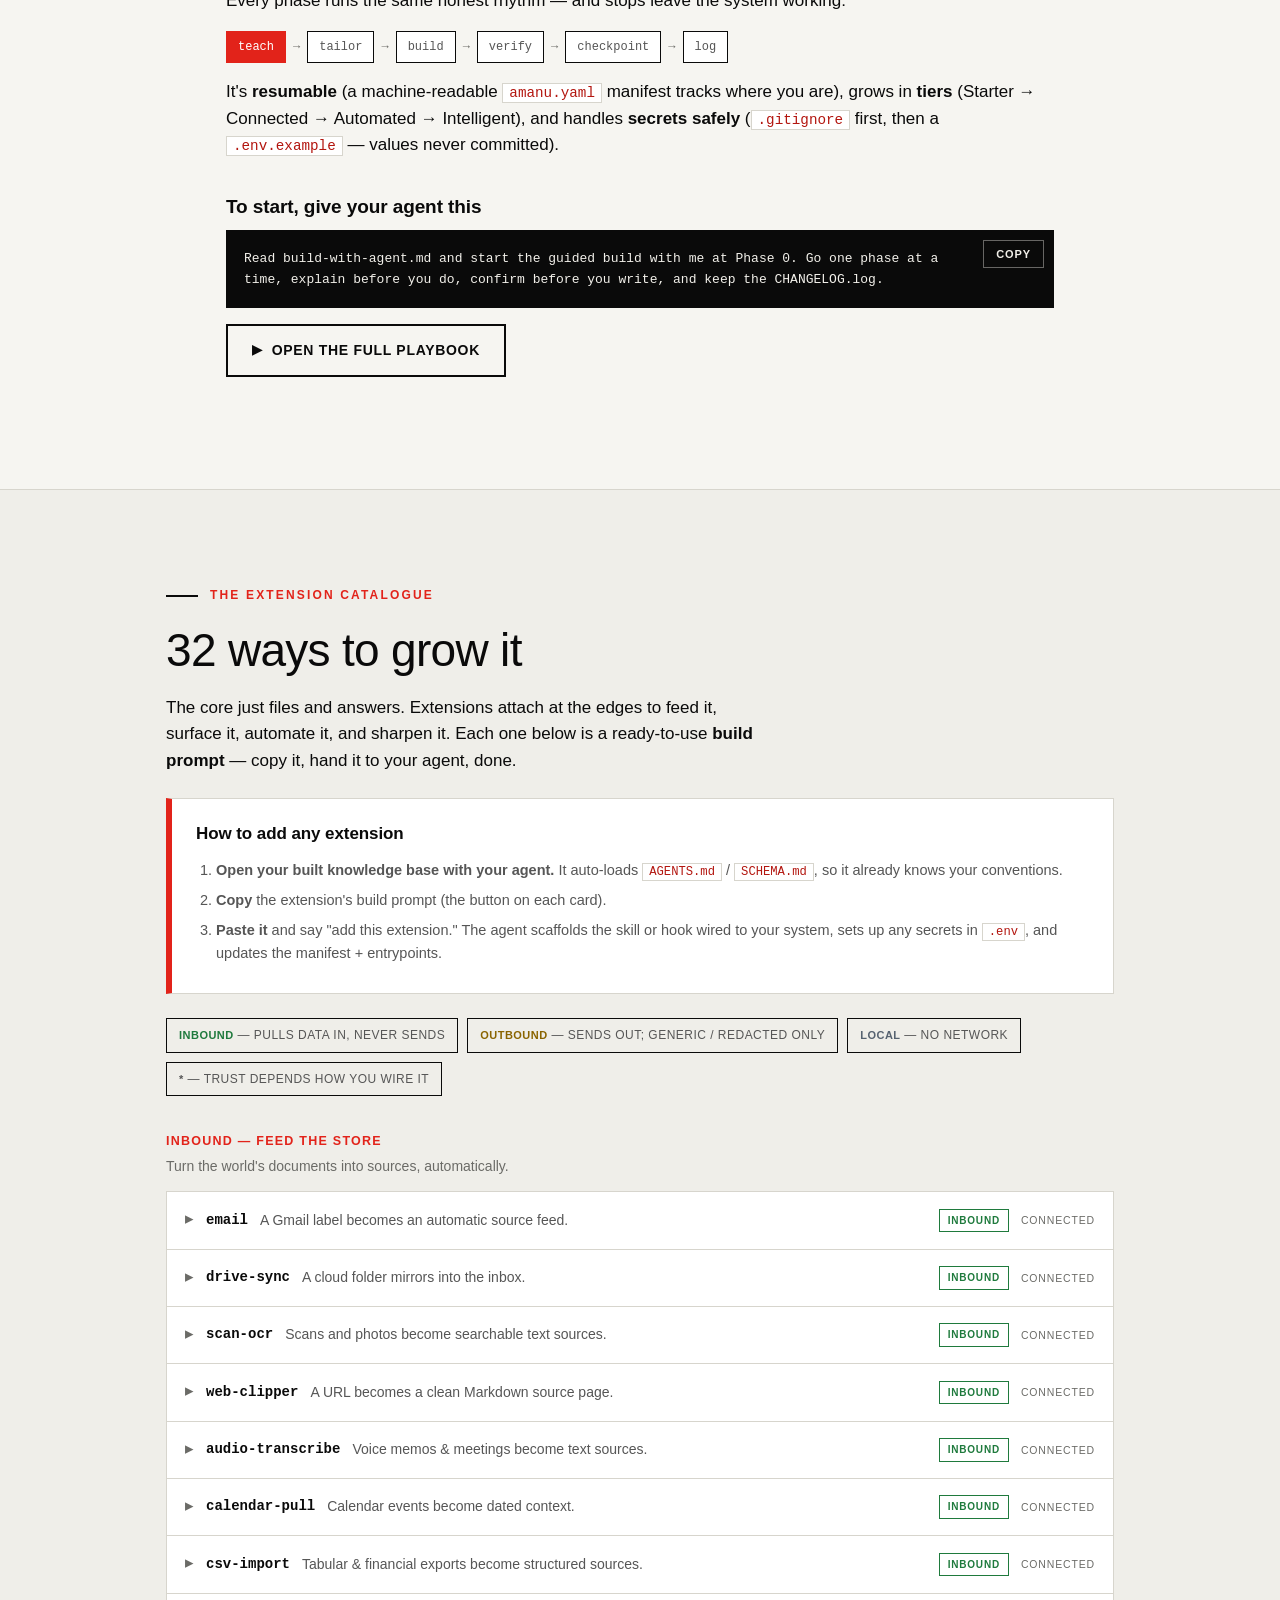
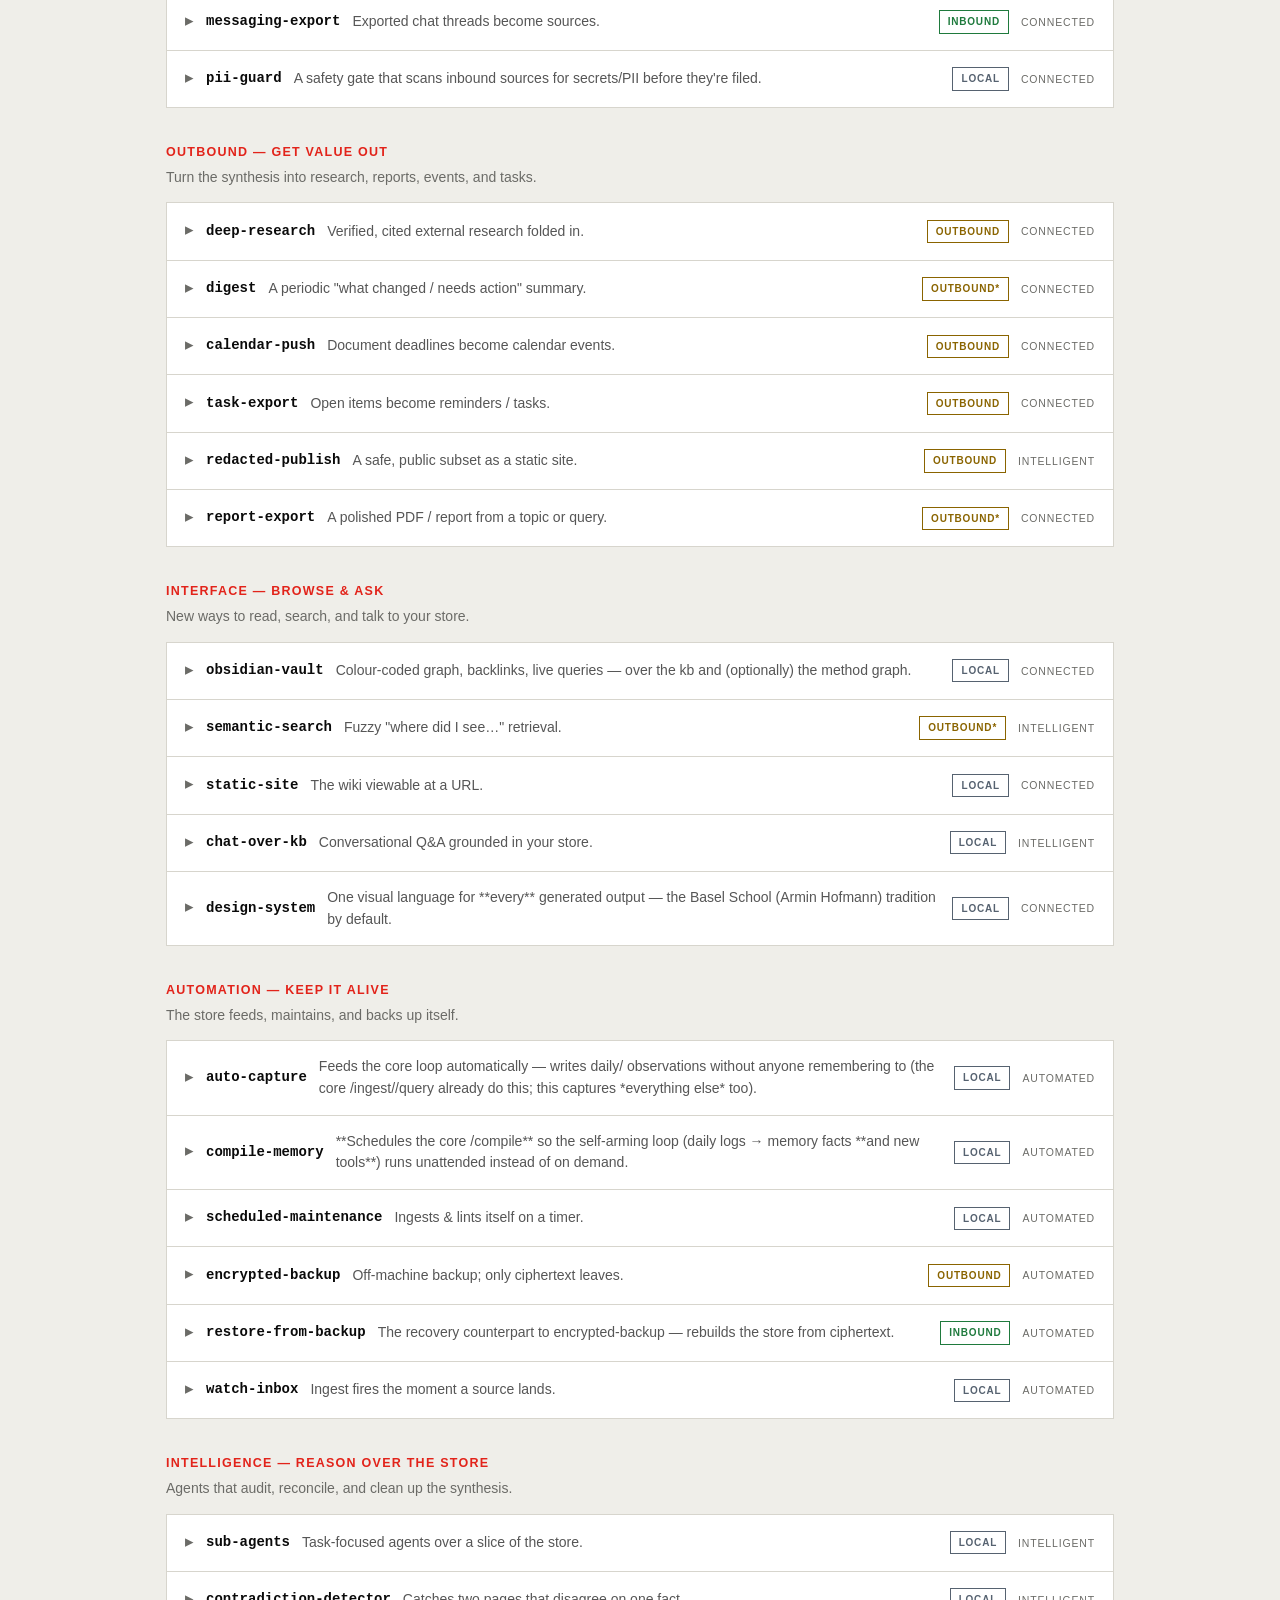
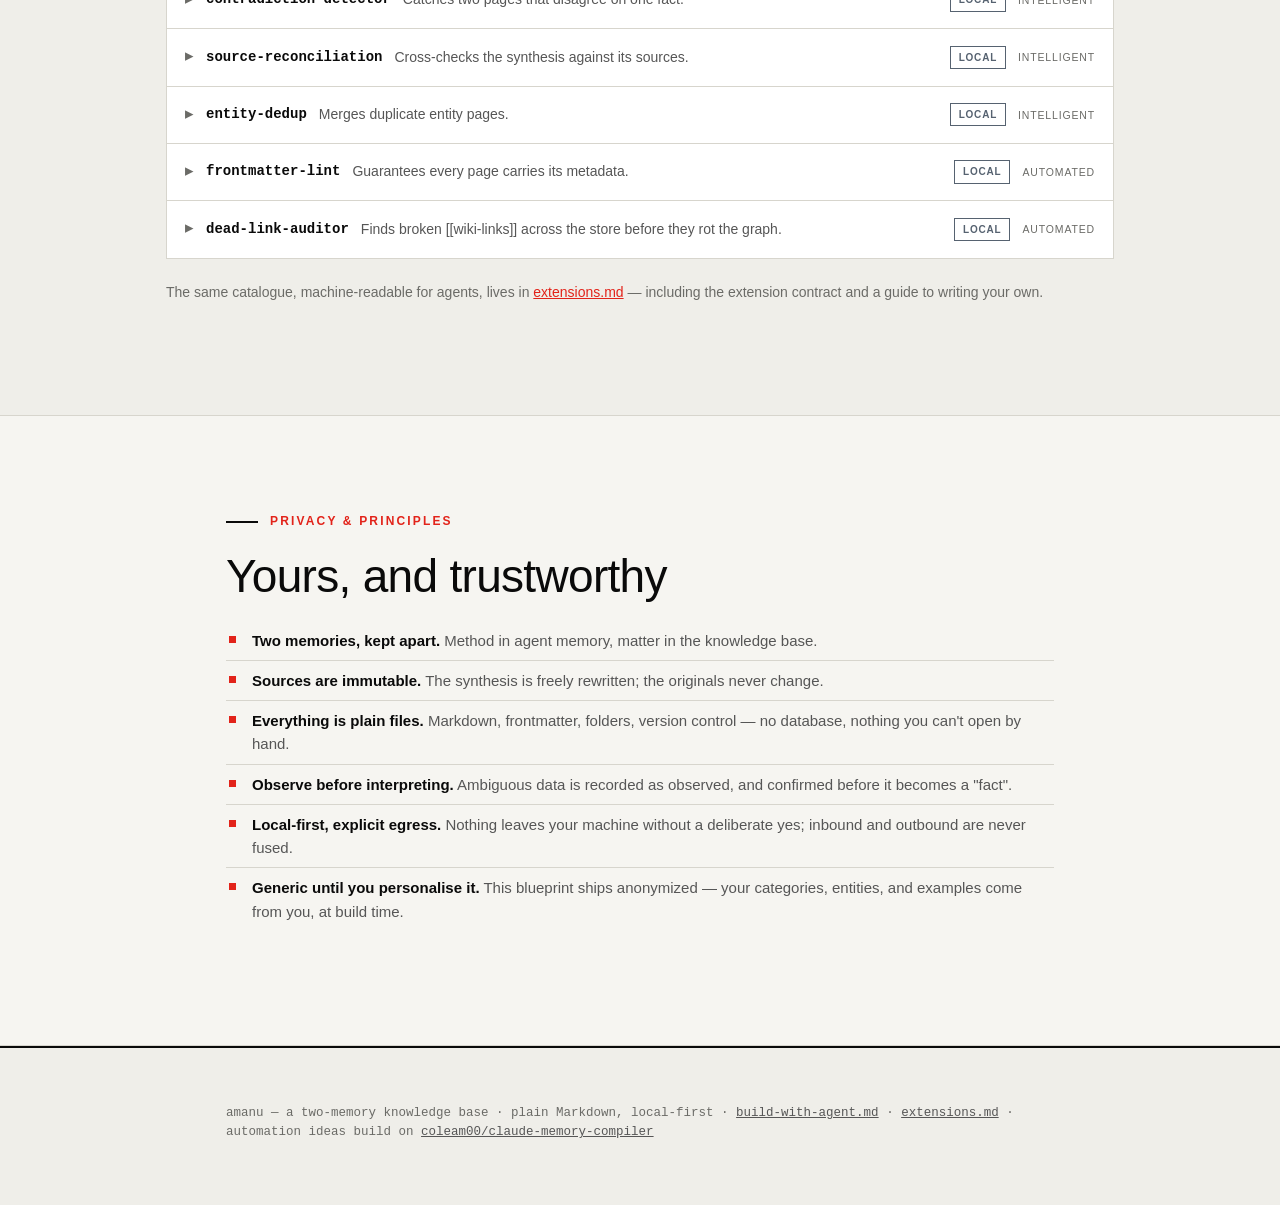
==== commit 08e0473c: "Second-pass cleanup: rebuildable specs, heartbeat/scheduler fixes, a11y, dark mode - Rebuildable-spe" ====
--- a/knowledge-base-architecture.html
+++ b/knowledge-base-architecture.html
@@ -18,7 +18,7 @@
     --panel:#ffffff;
     --ink:#0a0a0a;           /* near-black */
     --ink-soft:#565656;
-    --ink-faint:#8a8a86;
+    --ink-faint:#6b6b67;     /* darkened for WCAG AA on small text (~4.6:1 on --bg) */
     --rule:#d7d5cd;          /* hairline (line) */
     --rule-strong:#0a0a0a;   /* structural edge / plane (ink) */
     --accent:#e2231a;        /* the single Basel red — structural, never decorative */
@@ -36,6 +36,19 @@
     --mono:"SF Mono",ui-monospace,"Cascadia Mono","Roboto Mono",Menlo,Consolas,monospace;
     --shadow:none;
   }
+  /* Dark mode — dogfoods templates/design/tokens.css dark block. */
+  @media (prefers-color-scheme: dark){
+    :root{
+      --bg:#0c0c0b; --bg-alt:#141310; --panel:#161513;
+      --ink:#f2f0ea; --ink-soft:#a6a39b; --ink-faint:#9a978f;
+      --rule:#2c2b27; --rule-strong:#f2f0ea; --gold:#f2f0ea;
+      --in:#5fcf83; --out:#d9ab3c; --loc:#8fa0b3; --ink-rev:#0c0c0b;
+    }
+    nav.bar{background:rgba(12,12,11,.9)}
+    code{color:#f0857c}
+    .tree,.prompt pre{border:1px solid var(--rule)}   /* delineate near-black blocks on the dark page */
+    ::selection{background:#5a1512}
+  }
   *{box-sizing:border-box}
   html{scroll-behavior:smooth}
   body{margin:0;background:var(--bg);color:var(--ink);font-family:var(--sans);font-size:17px;line-height:1.55;-webkit-font-smoothing:antialiased}
@@ -143,6 +156,7 @@
   .catgroup .gh{font-family:var(--sans);font-size:12.5px;letter-spacing:.1em;text-transform:uppercase;color:var(--accent);font-weight:700;margin:0 0 4px}
   .catgroup .gd{font-size:14px;color:var(--ink-faint);margin:0 0 14px}
 
+  /* margin:0 0 -1px collapses adjacent 1px borders into one shared hairline, so the catalogue reads as a single ruled ledger (Basel: line as structure). */
   details.ext{background:var(--panel);border:1px solid var(--rule);border-radius:0;margin:0 0 -1px;box-shadow:none;overflow:hidden}
   details.ext[open]{box-shadow:none;border-color:var(--ink)}
   details.ext summary{list-style:none;cursor:pointer;display:flex;align-items:center;gap:12px;padding:15px 18px}
@@ -334,7 +348,7 @@
     </div>
     <details class="ext"><summary><span class="caret">▸</span><span class="nm">email</span><span class="adds">A Gmail label becomes an automatic source feed.</span><span class="pill in">inbound</span><span class="tier">Connected</span></summary>
       <div class="body"><p class="meta"><b>Invoke:</b> `/ingest-email` &nbsp;·&nbsp; <b>Needs:</b> gog (Google Workspace CLI) &nbsp;·&nbsp; <b>Secrets:</b> none — gog uses its own OAuth login.</p>
-      <div class="prompt"><button class="copy" onclick="amanuCopy(this)">Copy prompt</button><pre><code>Create an `ingest-email` skill, wired to my SCHEMA.md, that turns a Gmail label into an automatic source feed. First ask me: which label marks messages to ingest (suggest `ingest-pending`); whether to file the message body as its own source page or only the attachments; and what to do with a message once handled — relabel it (suggest `ingest-done`), archive it, or leave it. Then, for each matching message oldest-first, write the body to `kb/sources/` with sender, subject and date in frontmatter, download every attachment into `inbox/`, run `/ingest` over the new files, and apply the agreed post-step. Use `gog` (its own OAuth login — no API key). Keep it pull-only (never reply, forward, or send), idempotent (record processed message IDs and skip anything already handled), and resilient (on any failure leave the message's label untouched so the next run retries it). Before processing the batch, show me the first message it would file and confirm; verify by running once and opening the resulting source page together.</code></pre></div>
+      <div class="prompt"><button class="copy" onclick="amanuCopy(this)">Copy prompt</button><pre><code>Create an `ingest-email` skill, wired to my SCHEMA.md, that turns a Gmail label into an automatic source feed. First ask me: which label marks messages to ingest (suggest `ingest-pending`); whether to file the message body as its own source page or only the attachments; and what to do with a message once handled — relabel it (suggest `ingest-done`), archive it, or leave it. Then, for each matching message oldest-first, write the body to `kb/sources/` with sender, subject and date in frontmatter, download every attachment into `inbox/`, run `/ingest` over the new files, and apply the agreed post-step. Use `gog` (its own OAuth login — no API key), **not the Google MCP**, even if an MCP is available. Keep it pull-only (never reply, forward, or send), idempotent (record processed message IDs and skip anything already handled), and resilient (on any failure leave the message's label untouched so the next run retries it). Before processing the batch, show me the first message it would file and confirm; verify by running once and opening the resulting source page together.</code></pre></div>
       <p class="trust">Trust — never sends, replies, or forwards.</p></div>
     </details>
     <details class="ext"><summary><span class="caret">▸</span><span class="nm">drive-sync</span><span class="adds">A cloud folder mirrors into the inbox.</span><span class="pill in">inbound</span><span class="tier">Connected</span></summary>
@@ -364,18 +378,18 @@
     </details>
     <details class="ext"><summary><span class="caret">▸</span><span class="nm">csv-import</span><span class="adds">Tabular &amp; financial exports become structured sources.</span><span class="pill in">inbound</span><span class="tier">Connected</span></summary>
       <div class="body"><p class="meta"><b>Invoke:</b> `/import-csv` &nbsp;·&nbsp; <b>Needs:</b> a CSV parser (built-in) &nbsp;·&nbsp; <b>Secrets:</b> none.</p>
-      <div class="prompt"><button class="copy" onclick="amanuCopy(this)">Copy prompt</button><pre><code>Create an `import-csv` skill, wired to my SCHEMA.md, that turns spreadsheets and CSV/financial exports into structured sources. First ask me: which category these belong to; the delimiter and encoding if non-standard; which columns map to which fields (show me the detected header row and let me confirm the mapping); and whether each row becomes a line item or the whole file becomes one table page. Then parse the file from `inbox/` into a normalized table page under `kb/sources/` with the mapping recorded in frontmatter. Crucially, never infer what a transaction or value means — record only what is observable and ask me before drawing any conclusion. Flag any apparent account numbers, IBANs or secrets for me to review rather than storing them silently. Verify on one file: show the parsed table and the column mapping.</code></pre></div>
+      <div class="prompt"><button class="copy" onclick="amanuCopy(this)">Copy prompt</button><pre><code>Create an `import-csv` skill, wired to my SCHEMA.md, that turns spreadsheets and CSV/financial exports into structured sources. First ask me: which category these belong to; the delimiter and encoding if non-standard; which columns map to which fields (show me the detected header row and let me confirm the mapping); and whether each row becomes a line item or the whole file becomes one table page. Then parse the file from `inbox/` into a normalized table page under `kb/sources/` with the mapping recorded in frontmatter, **keyed by the source filename so re-importing the same file updates rather than duplicates**. Crucially, never infer what a transaction or value means — record only what is observable and ask me before drawing any conclusion. Flag any apparent account numbers, IBANs or secrets for me to review rather than storing them silently. Verify on one file: show the parsed table and the column mapping.</code></pre></div>
       <p class="trust">Trust — local; flag any secrets/account numbers for the user.</p></div>
     </details>
     <details class="ext"><summary><span class="caret">▸</span><span class="nm">messaging-export</span><span class="adds">Exported chat threads become sources.</span><span class="pill in">inbound</span><span class="tier">Connected</span></summary>
       <div class="body"><p class="meta"><b>Invoke:</b> `/import-chat` &nbsp;·&nbsp; <b>Needs:</b> the platform's export + a parser &nbsp;·&nbsp; <b>Secrets:</b> none.</p>
-      <div class="prompt"><button class="copy" onclick="amanuCopy(this)">Copy prompt</button><pre><code>Create an `import-chat` skill, wired to my SCHEMA.md, that turns an exported chat archive (Signal, Telegram, WhatsApp, …) into sources. First ask me: which platform and export format it is; whether to import the whole thread as one page, or split by day or by conversation; and any redaction rules (names, numbers, anything to drop). Then parse the archive from `inbox/` into dated `kb/sources/` page(s) with participants and date-range in frontmatter, applying the redactions before anything is written to disk. Treat the content as sensitive and keep it fully local. Verify on one export: show the parsed page and confirm the redactions held.</code></pre></div>
+      <div class="prompt"><button class="copy" onclick="amanuCopy(this)">Copy prompt</button><pre><code>Create an `import-chat` skill, wired to my SCHEMA.md, that turns an exported chat archive (Signal, Telegram, WhatsApp, …) into sources. First ask me: which platform and export format it is; whether to import the whole thread as one page, or split by day or by conversation; and any redaction rules (names, numbers, anything to drop). Then parse the archive from `inbox/` into dated `kb/sources/` page(s) with participants and date-range in frontmatter, **keyed by archive name + date range so re-runs update rather than duplicate**, applying the redactions before anything is written to disk. Treat the content as sensitive and keep it fully local. Verify on one export: show the parsed page and confirm the redactions held.</code></pre></div>
       <p class="trust">Trust — local; treat content as sensitive.</p></div>
     </details>
     <details class="ext"><summary><span class="caret">▸</span><span class="nm">pii-guard</span><span class="adds">A safety gate that scans inbound sources for secrets/PII before they're filed.</span><span class="pill loc">local</span><span class="tier">Connected</span></summary>
       <div class="body"><p class="meta"><b>Invoke:</b> `/pii-guard` (runs at ingest) &nbsp;·&nbsp; <b>Needs:</b> a pattern/regex scanner (built-in) &nbsp;·&nbsp; <b>Secrets:</b> none.</p>
       <div class="prompt"><button class="copy" onclick="amanuCopy(this)">Copy prompt</button><pre><code>Create a `pii-guard` step, wired to my SCHEMA.md, that screens files in `inbox/` for sensitive data before `/ingest` files them — reinforcing the credential rules. First ask me: which categories of sensitive data to flag (passwords/recovery phrases, account numbers, IBANs, AHV/SSNs, card numbers, API keys); whether a hit should *block* ingest until I confirm or just *annotate* the resulting source page; and any allow-list of patterns that are safe in this store. Then scan each inbound file's text for those patterns and, on a hit, surface the match (with context, masked) and apply the agreed policy — never auto-deleting the source and never sending anything anywhere. Crucially, if a file contains a true secret (password, recovery phrase, private key), stop and tell me to remove it from the source itself before filing. Fully local. Idempotent — re-scanning a cleared file is cheap and silent. Verify on one file containing a fake account number: show the flag and the policy it applied.</code></pre></div>
-      <p class="trust">Trust — fully local; it only flags, never transmits.</p></div>
+      <p class="trust">Trust — fully local; it only flags, never transmits. It's a **policy gate that runs *during* ingest**, not a feed — pair it with any inbound source.</p></div>
     </details>
     <div class="catgroup">
       <p class="gh">Outbound — get value out</p>
